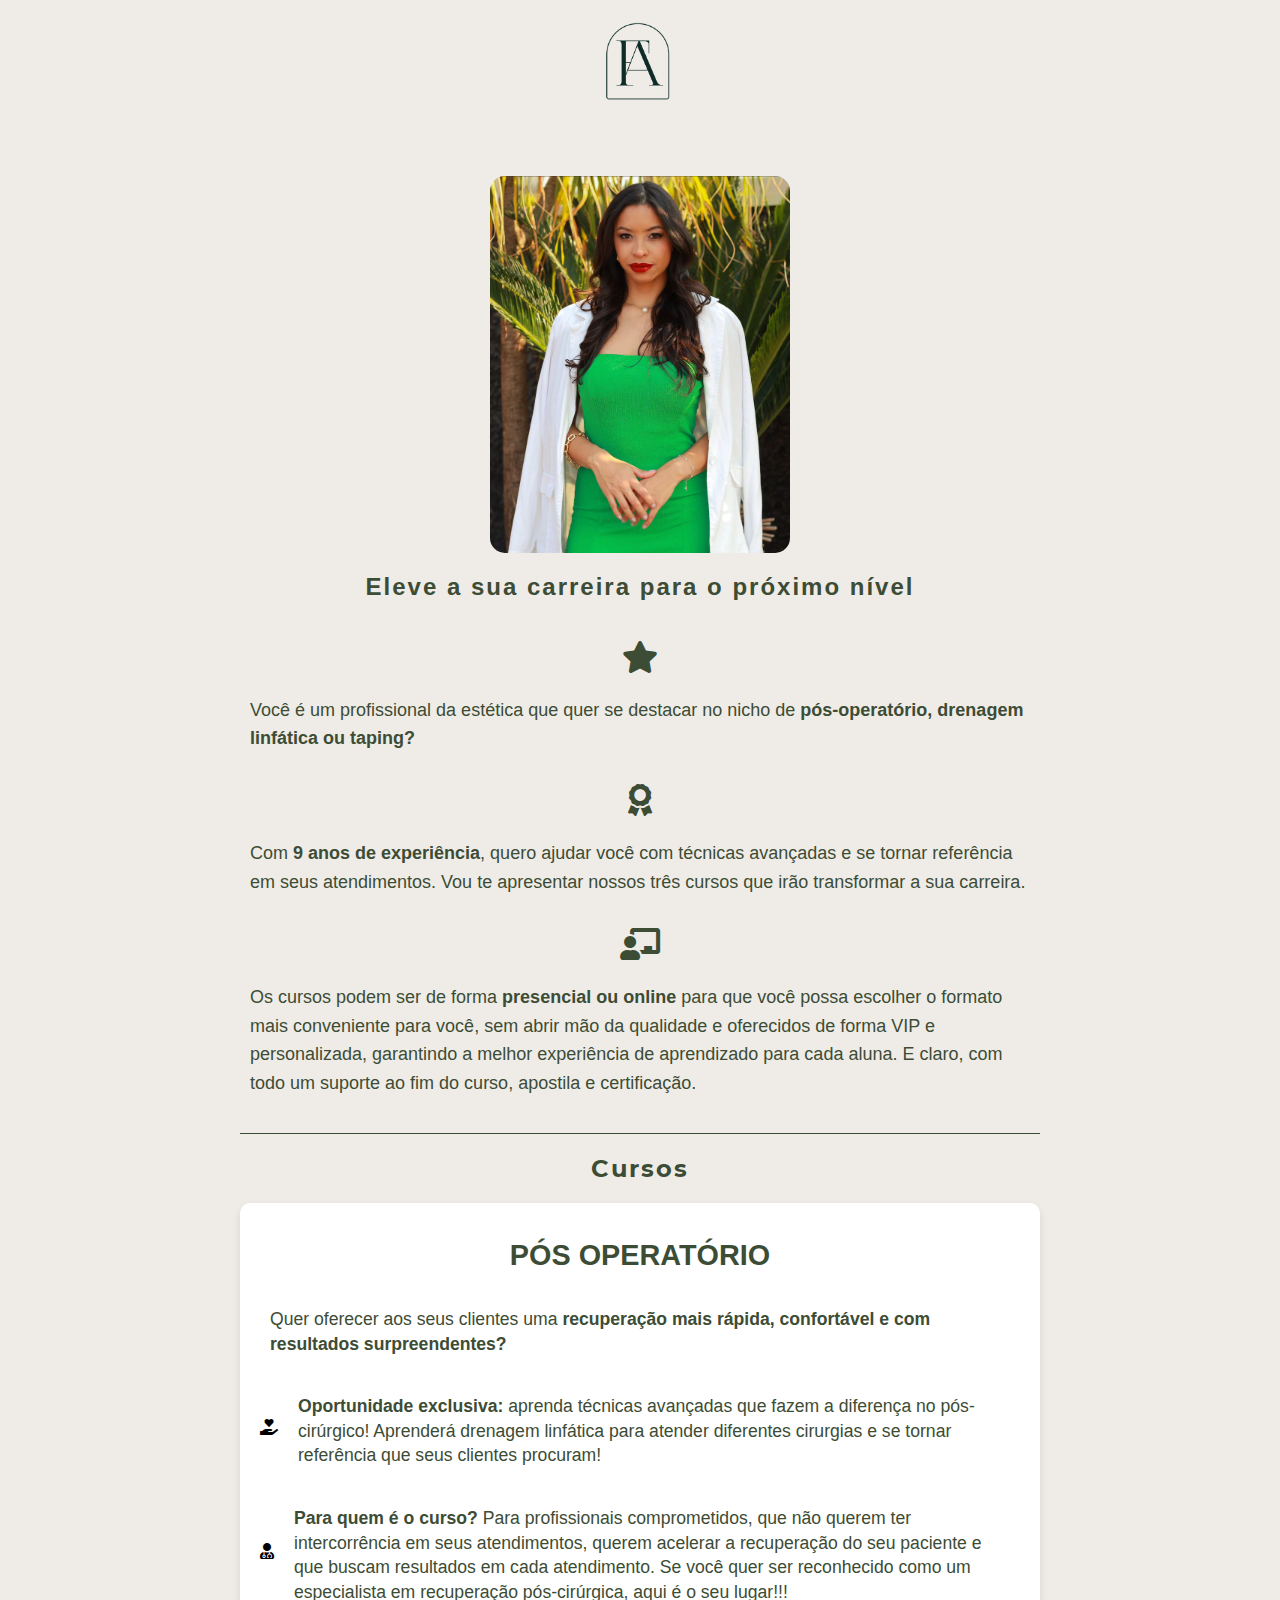
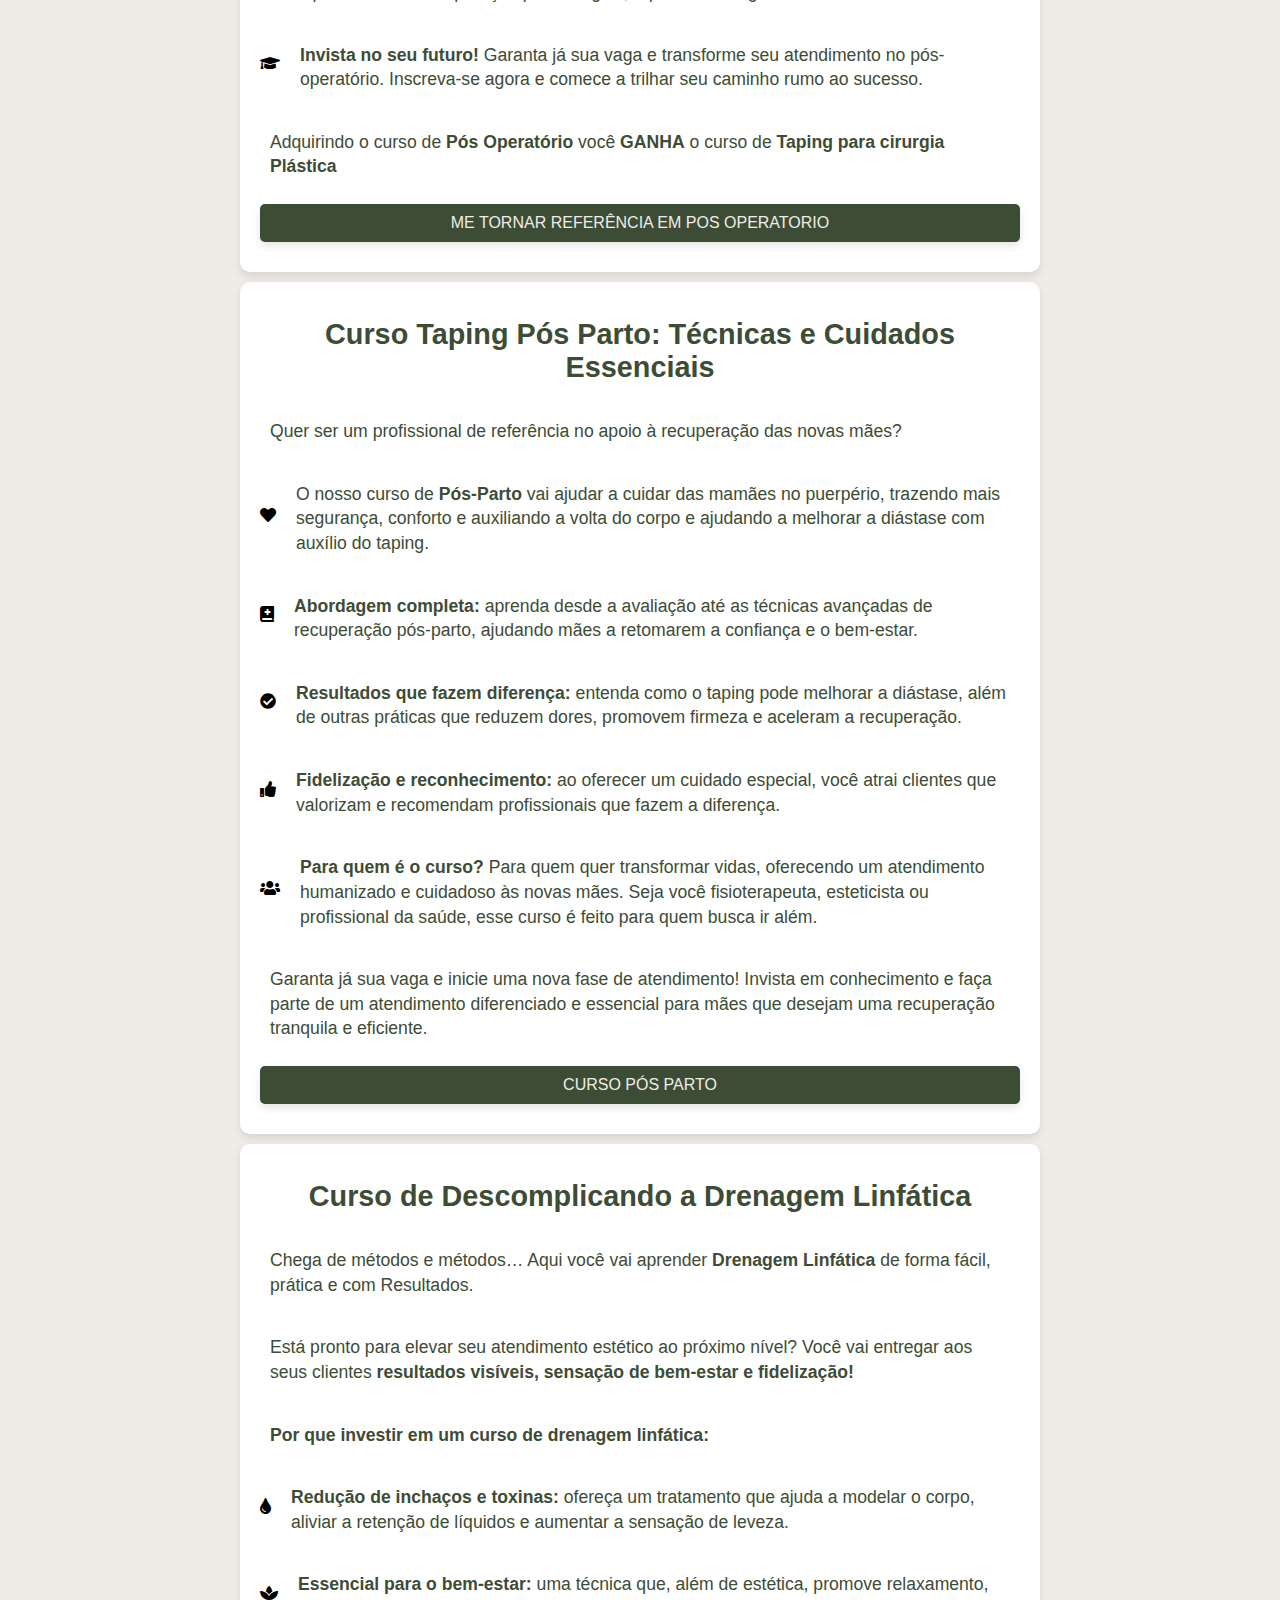
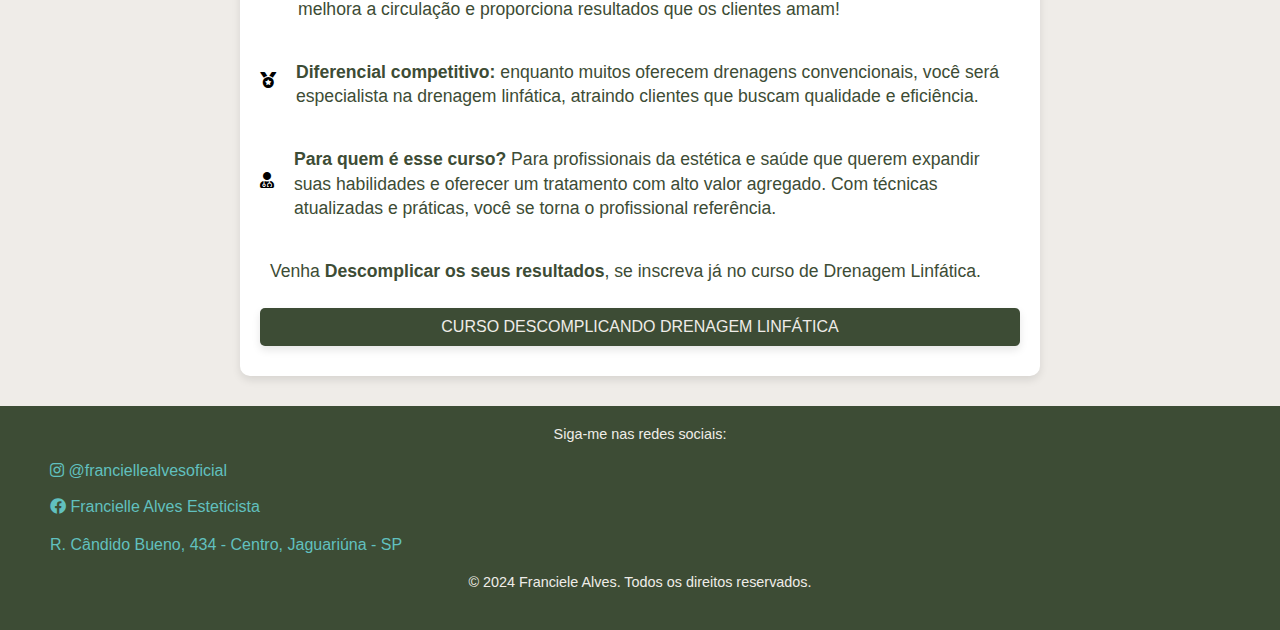
==== curso.html @ 5ae26505 "Add files via upload" ====
<!DOCTYPE html>
<html lang="pt-br">
<head>
    <meta charset="UTF-8">
    <meta name="viewport" content="width=device-width, initial-scale=1.0">
    <title>Conteúdo do Curso</title>
    <link rel="stylesheet" href="css/style.css">
<link rel="stylesheet" href="https://cdnjs.cloudflare.com/ajax/libs/font-awesome/5.15.4/css/all.min.css">
<link href="https://fonts.googleapis.com/css2?family=Montserrat+Alternates:wght@400;700&display=swap" rel="stylesheet">
</head>
<body>
    <header role="banner">
        <a href="index.html">
            <img src="assets/icon/logo.png" alt="Logo Francielle Alves" class="logo">
        </a>
    </header>
    <main>

        <section class="course-section">
            <div class="course-header">
                <img src="assets/curso.png" alt="Foto de Franciele Alves" class="profile-image">
                <h2 class="career-title">Eleve a sua carreira para o próximo nível</h2>
            </div>
            <div class="course-content">
                <div class="icon-container">
                    <i class="fas fa-star icon-center icon-large"></i>
                </div>
                <p class="description" style="text-align: left;">
                    Você é um profissional da estética que quer se destacar no nicho de <strong>pós-operatório, drenagem linfática ou taping?</strong>
                </p>
                <div class="icon-container">
                    <i class="fas fa-award icon-center icon-large"></i>
                </div>
                <p class="description" style="text-align: left;">
                    Com <strong>9 anos de experiência</strong>, quero ajudar você com técnicas avançadas e se tornar referência em seus atendimentos. Vou te apresentar nossos três cursos que irão transformar a sua carreira.
                </p>
                <div class="icon-container">
                    <i class="fas fa-chalkboard-teacher icon-center icon-large"></i>
                </div>
                <p class="description" style="text-align: left;">
                    Os cursos podem ser de forma <strong>presencial ou online</strong> para que você possa escolher o formato mais conveniente para você, sem abrir mão da qualidade e oferecidos de forma VIP e personalizada, garantindo a melhor experiência de aprendizado para cada aluna. E claro, com todo um suporte ao fim do curso, apostila e certificação.
                </p>
            </div>
            
            <hr class="section-divider">
            
            <h2 class="courses-title">Cursos</h2>

            <div class="course-item">
                <h3 class="section-title">PÓS OPERATÓRIO</h3>
                <p class="description" style="text-align: left;">
                    Quer oferecer aos seus clientes uma <strong>recuperação mais rápida, confortável e com resultados surpreendentes?</strong>
                </p>
                <div class="icon-text">
                    <i class="fas fa-hand-holding-heart"></i>
                    <p class="description" style="text-align: left;">
                        <strong>Oportunidade exclusiva:</strong> aprenda técnicas avançadas que fazem a diferença no pós-cirúrgico! Aprenderá drenagem linfática para atender diferentes cirurgias e se tornar referência que seus clientes procuram!
                    </p>
                </div>

                    <div class="icon-text">
                        <i class="fas fa-user-md"></i>
                        <p class="description" style="text-align: left;">
                            <strong>Para quem é o curso?</strong> Para profissionais comprometidos, que não querem ter intercorrência em seus atendimentos, querem acelerar a recuperação do seu paciente e que buscam resultados em cada atendimento. Se você quer ser reconhecido como um especialista em recuperação pós-cirúrgica, aqui é o seu lugar!!!
                        </p>
                    </div>

                    <div class="icon-text">
                        <i class="fas fa-graduation-cap"></i>
                        <p class="description" style="text-align: left;">
                            <strong>Invista no seu futuro!</strong> Garanta já sua vaga e transforme seu atendimento no pós-operatório. Inscreva-se agora e comece a trilhar seu caminho rumo ao sucesso.
                        </p>
                    </div>
                <p class="description" style="text-align: left;">
                    Adquirindo o curso de <strong>Pós Operatório</strong> você <strong>GANHA</strong> o curso de <strong>Taping para cirurgia Plástica</strong>
                </p>
                <a href="https://wa.me/5519993772963?text=Gostaria%20de%20agendar%20meu%20curso%20vip%20de%20pos%20operatorio" class="button-agende">ME TORNAR REFERÊNCIA EM POS OPERATORIO</a>
            </div>
            <div class="course-item">
                <h3 class="section-title">Curso Taping Pós Parto: Técnicas e Cuidados Essenciais</h3>
                <p class="description" style="text-align: left;">                                 
                    Quer ser um profissional de referência no apoio à recuperação das novas mães?                                                               
                </p>         
                <div class="icon-text">
                    <i class="fas fa-heart"></i>
                    <p class="description" style="text-align: left;">
                        O nosso curso de <strong>Pós-Parto</strong> vai ajudar a cuidar das mamães no puerpério, trazendo mais segurança, conforto e auxiliando a volta do corpo e ajudando a melhorar a diástase com auxílio do taping.
                    </p>
                </div>
                <div class="icon-text">
                    <i class="fas fa-book-medical"></i>
                    <p class="description" style="text-align: left;">
                        <strong>Abordagem completa:</strong> aprenda desde a avaliação até as técnicas avançadas de recuperação pós-parto, ajudando mães a retomarem a confiança e o bem-estar.
                    </p>
                </div>
                <div class="icon-text">
                    <i class="fas fa-check-circle"></i>
                    <p class="description" style="text-align: left;">
                        <strong>Resultados que fazem diferença:</strong> entenda como o taping pode melhorar a diástase, além de outras práticas que reduzem dores, promovem firmeza e aceleram a recuperação.
                    </p>
                </div>
                <div class="icon-text">
                    <i class="fas fa-thumbs-up"></i>
                    <p class="description" style="text-align: left;">
                        <strong>Fidelização e reconhecimento:</strong> ao oferecer um cuidado especial, você atrai clientes que valorizam e recomendam profissionais que fazem a diferença.
                    </p>
                </div>
                <div class="icon-text">
                    <i class="fas fa-users"></i>
                    <p class="description" style="text-align: left;">
                        <strong>Para quem é o curso?</strong> Para quem quer transformar vidas, oferecendo um atendimento humanizado e cuidadoso às novas mães. Seja você fisioterapeuta, esteticista ou profissional da saúde, esse curso é feito para quem busca ir além.
                    </p>
                </div>
                <div class="icon-text">

                    <p class="description" style="text-align: left;">
                        Garanta já sua vaga e inicie uma nova fase de atendimento! Invista em conhecimento e faça parte de um atendimento diferenciado e essencial para mães que desejam uma recuperação tranquila e eficiente.
                    </p>
                </div>
                <a href="https://wa.me/5519993772963?text=Ol%C3%A1%2C%20gostaria%20de%20agendar%20meu%20tratamento%20pos%20parto" class="button-agende">CURSO PÓS PARTO</a>
            </div>
            <div class="course-item">
                <h3 class="section-title">Curso de Descomplicando a Drenagem Linfática</h3>
                <p class="description" style="text-align: left;">
                    Chega de métodos e métodos… Aqui você vai aprender <strong>Drenagem Linfática</strong> de forma fácil, prática e com Resultados.
                </p>
                <p class="description" style="text-align: left;">
                    </i> Está pronto para elevar seu atendimento estético ao próximo nível? Você vai entregar aos seus clientes <strong>resultados visíveis, sensação de bem-estar e fidelização!</strong>
                </p>
                <div class="icon-text">
                    <p class="description" style="text-align: left;">
                        <strong>Por que investir em um curso de drenagem linfática:</strong>
                    </p>
                </div>
                <div class="icon-text">
                    <i class="fas fa-tint"></i>
                    <p class="description" style="text-align: left;">
                        <strong>Redução de inchaços e toxinas:</strong> ofereça um tratamento que ajuda a modelar o corpo, aliviar a retenção de líquidos e aumentar a sensação de leveza.
                    </p>
                </div>
                <div class="icon-text">
                    <i class="fas fa-spa"></i>
                    <p class="description" style="text-align: left;">
                        <strong>Essencial para o bem-estar:</strong> uma técnica que, além de estética, promove relaxamento, melhora a circulação e proporciona resultados que os clientes amam!
                    </p>
                </div>
                <div class="icon-text">
                    <i class="fas fa-medal"></i>
                    <p class="description" style="text-align: left;">
                        <strong>Diferencial competitivo:</strong> enquanto muitos oferecem drenagens convencionais, você será especialista na drenagem linfática, atraindo clientes que buscam qualidade e eficiência.
                    </p>
                </div>
                <div class="icon-text">
                    <i class="fas fa-user-md"></i>
                    <p class="description" style="text-align: left;">
                        <strong>Para quem é esse curso?</strong> Para profissionais da estética e saúde que querem expandir suas habilidades e oferecer um tratamento com alto valor agregado. Com técnicas atualizadas e práticas, você se torna o profissional referência.
                    </p>
                </div>
                <div class="icon-text">
                    <p class="description" style="text-align: left;">
                        Venha <strong>Descomplicar os seus resultados</strong>, se inscreva já no curso de Drenagem Linfática.
                    </p>
                </div>
                <a href="https://wa.me/5519993772963?text=Ola%20gostaria%20de%20agendar%20curso%20vip%20de%20Drenagem%20Linfática" class="button-agende">CURSO DESCOMPLICANDO DRENAGEM LINFÁTICA</a>
            </div>
        </section>
    </main>
    <footer>
        <p class="footer-text">Siga-me nas redes sociais:</p>
        <div class="footer-social">
            <a href="https://www.instagram.com/franciellealvesoficial/" target="_blank" rel="noopener noreferrer" aria-label="Instagram" class="footer-link">
                <i class="fab fa-instagram"></i> @franciellealvesoficial
            </a><br><br>
            <a href="https://www.facebook.com/franciellealvesesteticista/" target="_blank" rel="noopener noreferrer" aria-label="Facebook" class="footer-link">
                <i class="fab fa-facebook"></i> Francielle Alves Esteticista
            </a>
        </div>
        <div class="map-link">
            <a href="https://www.google.com/maps/place/ESTETICISTA+FRANCIELLE+ALVES/@-22.7087318,-46.990675,20.21z/data=!4m12!1m5!3m4!2zMjLCsDQyJzMwLjMiUyA0NsKwNTknMjQuNyJX!8m2!3d-22.708412!4d-46.990205!3m5!1s0x94c8e9734579839d:0xf29682c37fe475eb!8m2!3d-22.7086177!4d-46.9901234!16s%2Fg%2F11sqf197l7?entry=ttu&g_ep=EgoyMDI0MTAwOS4wIKXMDSoASAFQAw%3D%3D" target="_blank" rel="noopener noreferrer" aria-label="R. Cândido Bueno, 434 - Centro, Jaguariúna - SP" class="footer-link">R. Cândido Bueno, 434 - Centro, Jaguariúna - SP</a>
        </div>
        <p class="footer-text">&copy; 2024 Franciele Alves. Todos os direitos reservados.</p>
    </footer>
</body>
</html>
---- css/style.css ----
/* Estilos gerais */
* {
    box-sizing: border-box;
    margin: 0;
    padding: 0;
}

.course-title {
    font-family: 'Montserrat Alternates', sans-serif; /* Define a fonte como Montserrat Alternates */
    color: #3D4C35; /* Define a cor do texto */
    font-size: 2em; /* Ajuste o tamanho da fonte conforme necessário */
    margin-top: 20px; /* Adiciona uma margem no topo */
    text-align: center; /* Centraliza o texto */
    text-transform: uppercase; /* Transforma o texto para maiúsculas */
    letter-spacing: 2px; /* Adiciona espaçamento entre as letras */
    margin-bottom: 20px; /* Adiciona uma margem na parte inferior */
}

.courses-title {
    font-family: 'Montserrat Alternates', sans-serif; /* Define a fonte como Montserrat Alternates */
    color: #3D4C35; /* Define a cor do texto */
    font-size: 1.5em; /* Ajuste o tamanho da fonte conforme necessário */

    text-align: center; /* Centraliza o texto */
    letter-spacing: 2px; /* Adiciona espaçamento entre as letras */
    margin-bottom: 20px; /* Adiciona uma margem na parte inferior */
}

.career-title {
    font-family: 'Roboto', sans-serif; /* Define a fonte como Roboto */
    color: #3D4C35; /* Define a cor do texto */
    font-size: 1.5em; /* Ajuste o tamanho da fonte conforme necessário */
    margin-top: 20px; /* Adiciona uma margem no topo */
    margin-bottom: 40px; /* Adiciona uma margem na parte inferior */
    text-align: center; /* Centraliza o texto */
    letter-spacing: 2px; /* Adiciona espaçamento entre as letras */
}

.section-divider {
    border: 0;
    height: 1px;
    background: #3D4C35; /* Cor da linha */
    margin: 20px 0; /* Espaçamento acima e abaixo da linha */
}


/* Antes e Depois */

.description {
    padding: 15px;
    font-size: 1em;
    color: #333;
}

body {
    font-family: 'Roboto', sans-serif; /* Fonte para textos de descrição */
    background-color: #EFECE8;
    text-align: center;
    margin: 0;
    padding: 0;
    display: flex;
    flex-direction: column;
    min-height: 100vh;
    justify-content: flex-start; /* Garante que o conteúdo comece do topo */
}


header {
    padding: 20px;
    background-color: #EFECE8;
    color: #3D4C35;
    text-align: center;
}

main {
    flex: 1;
    padding: 20px;
}


.logo {
    width: 80px;
    height: auto;
}

.section-title {
    font-family: 'Roboto', sans-serif; /* Define a fonte como Montserrat Alternates */
    color: #3D4C35; /* Define a cor do texto */
    font-size: 1.5em; /* Ajuste o tamanho da fonte conforme necessário */
    margin-top: 16px; /* Adiciona uma pequena margem no topo */
    text-align: center; /* Centraliza o texto */
}

.highlight-title {
    font-family: 'Montserrat Alternates', sans-serif; /* Define a fonte como Montserrat Alternates */
    color: #3D4C35; /* Define a cor do texto */
    font-size: 1.5em; /* Ajuste o tamanho da fonte conforme necessário */
    margin-top: 16px; /* Adiciona uma pequena margem no topo */
    text-align: center; /* Centraliza o texto */
}

/* Seções */
.profile-section {
    padding: 0 20px;
}

.product-section {
    background-color: #dad4c6;
    border-radius: 25px;
    padding: 20px; /* Adiciona padding interno */
    box-shadow: 0 4px 8px rgba(0, 0, 0, 0.1); /* Adiciona sombra */
    max-width: 800px; /* Define a largura máxima */
    margin: 20px auto; /* Centraliza a seção */
    text-align: left;
}

.produto-destaque {
    font-family: 'Poppins', sans-serif; /* Define a fonte como Poppins */
    color: #3D4C35; /* Define a cor do texto */
    font-size: 1.5em; /* Ajuste o tamanho da fonte conforme necessário */
    margin-top: 10px; /* Adicione uma margem superior se desejar */
}

.product-description {
    color: #3D4C35; /* Define a cor do texto */
    display: flex;
    flex-direction: column;
}

.product-content {
    display: flex;
    flex-direction: column;
    align-items: center;
    text-align: left;
}

@media (min-width: 768px) {
    .product-content {
        flex-direction: row;
        align-items: flex-start;
    }

    .product-description {
        margin-left: 20px;
        align-self: flex-start; /* Ensure the text aligns with the top of the image */
    }
}

.product-image {
    width: 300px; /* Define a largura da imagem */
    height: 300px; /* Define a altura da imagem */
    border-radius: 15px; /* Adiciona borda arredondada */
    object-fit: cover; /* Garante que a imagem se ajuste ao contêiner */
    margin-top: 8px;
    margin-bottom: 8px;
}

.profile-name {
    font-family: 'Montserrat Alternates', sans-serif; /* Define a fonte como Montserrat Alternates */
    color: #3D4C35; /* Define a cor do texto */
    font-size: 2.5em; /* Ajuste o tamanho da fonte conforme necessário */
}

.profile-image {
    width: 100%; /* Define a largura da imagem para ocupar até 100% da tela */
    height: auto; /* Ajusta a altura automaticamente */
    border-radius: 15px; /* Adiciona borda arredondada */
    object-fit: cover; /* Garante que a imagem se ajuste ao contêiner */
    margin-top: 24px;
    max-width: 300px; /* Define a largura máxima da imagem */
    display: block; /* Garante que a imagem seja tratada como um bloco */
    margin-left: auto; /* Centraliza horizontalmente */
    margin-right: auto; /* Centraliza horizontalmente */
}

@media (min-width: 768px) {
    .course-header .profile-image {
        margin-left: auto;
        margin-right: auto;
    }
}

.result-title {
    color: #3D4C35; /* Nova cor do título */
    font-family: 'Roboto', sans-serif; /* Define a fonte como Roboto */
}

/* Perfis */
.profile-content {
    max-width: 800px;
    margin: 20px auto;
    display: flex;
    flex-direction: column;
    align-items: center;
    text-align: left;
}

@media (min-width: 768px) {
    .profile-content {
        flex-direction: row;
        align-items: flex-start;
        justify-content: space-between;
    }

    .profile-text {
        flex: 1;
        margin-right: 20px;
    }

    .profile-image {
        flex: 1;
        max-width: 300px;
        margin-right: 20px; /* Espaço entre a imagem e o texto */
    }
}

.description {
    white-space: normal; /* Permite quebras de linha */
    overflow: hidden; /* Impede o estouro do card */
    text-overflow: ellipsis; /* Adiciona reticências se o texto for muito longo */
    color: #3D4C35; /* Define a cor do texto */
    margin-top: 8px;
    margin-bottom: 16px;
    font-size: 18px;
    text-align: center; /* Centraliza o texto */
    padding-left: 10px; /* Diminui a margem lateral esquerda */
    padding-right: 10px; /* Diminui a margem lateral direita */
}

.welcome-text {
    white-space: normal; /* Permite quebras de linha */
    overflow: hidden; /* Impede o estouro do card */
    text-overflow: ellipsis; /* Adiciona reticências se o texto for muito longo */
    color: #3D4C35; /* Define a cor do texto */
    margin-top: 8px;
    margin-bottom: 0px;
    font-size: 18px;
    text-align: center; /* Centraliza o texto */
    padding-left: 0px; /* Diminui ainda mais a margem lateral esquerda */
    padding-right: 0px; /* Diminui ainda mais a margem lateral direita */
}

.icon-text {
    display: flex;
    align-items: center;
}

.icon-text i {
    margin-right: 10px; /* Espaço entre o ícone e o texto */
    font-size: 1em; /* Aumenta o tamanho do ícone */
}

.fas.fa-star {
    color: #3D4C35;
    font-size: 2em;
    display: block;
    margin: 0 auto;
    text-align: center;
}

.fas.fa-award {
    color: #3D4C35;
    font-size: 2em;
    display: block;
    margin: 0 auto;
    text-align: center;
}

.fas.fa-chalkboard-teacher {
    color: #3D4C35;
    font-size: 2em;
    display: block;
    margin: 0 auto;
    text-align: center;
}

/* Botões */
.buttons {
    display: flex;
    flex-direction: column;
    align-items: center;
    padding: 20px 0;
}

@media (min-width: 768px) {
    .buttons {
        flex-direction: row;
        justify-content: center;
    }

    .button, .button-agende, .button-curso {
        margin: 10px;
    }

    .button + .button {
        margin-left: 20px; /* Espaço entre os botões */
    }
}

.button, .button-agende, .button-pedido, .button.curso {
    font-family: 'Poppins', sans-serif; /* Define a fonte como Poppins */
    padding: 15px;
    width: 350px;
    background-color: #3D4C35;
    color: #EFECE8;
    border-radius: 8px;
    margin: 10px 0;
    text-decoration: none;
    font-size: 18px;
    transition: background-color 0.3s ease, transform 0.3s ease;
    box-shadow: 0 4px 8px rgba(0, 0, 0, 0.1);
}

.button:hover, .button-agende:hover {
    background-color: #2b3824; /* Cor de fundo ao passar o mouse */
    transform: scale(1.05); /* Efeito de ampliar ao passar o mouse */
}

.button-pedido {
    padding: 15px;
    width: 100%; /* Faz o botão ocupar a largura total do card */
    background: linear-gradient(45deg, #d7bc7a, #c1a56a); /* Degradê dourado */
    color: #3d4c35;
    border-radius: 8px;
    margin-top: 20px; /* Margem para separar do conteúdo acima */
    margin-bottom: 10px; /* Adiciona margem inferior */
    text-decoration: none;
    font-size: 18px;
    font-family: 'Poppins', sans-serif; /* Define a fonte como Poppins */
    transition: background-color 0.3s ease, transform 0.3s ease;
    box-shadow: 0 4px 8px rgba(0, 0, 0, 0.1);
    text-align: center;
}

.button-pedido:hover {
    background: linear-gradient(45deg, #c1a56a, #d7bc7a); /* Inverte o degradê ao passar o mouse */
    transform: scale(1.05); /* Efeito de ampliar ao passar o mouse */
}

/* Resultados */
.results-section {
    padding: 20px 0; /* Apenas padding superior e inferior */
}

.results-grid {
    display: flex;
    flex-direction: column; /* Exibe os cards em coluna */
    align-items: center; /* Centraliza os cards */
    gap: 20px; /* Espaço entre os cards */
    padding: 10px; /* Adiciona padding interno */
    margin: 0; /* Remove margens padrão */
    width: 100%; /* Garante que ocupe toda a largura da tela */
}

@media (min-width: 600px) {
    .results-grid {
        flex-direction: row; /* Exibe os cards em linha */
        flex-wrap: wrap; /* Permite que os cards se empilhem conforme necessário */
        justify-content: center; /* Centraliza os cards */
    }
}

.result-item {
    background: linear-gradient(45deg, #EFECE8, #dad4c6);
    padding: 10px;
    border-radius: 10px;
    box-shadow: 0 2px 10px rgba(0, 0, 0, 0.1);
    max-width: 500px; /* Limita a largura máxima do card */
    width: 100%; /* Garante que o card ocupe 90% da largura da tela */
    text-align: center;
}

/* Ajuste de imagens nos resultados */
.result-image {
    max-width: 100%;
    height: auto;
    border-radius: 10px;
    object-fit: cover; /* Mantém a proporção da imagem */
}

/* Feedbacks */

.feedback-title {
    font-family: 'Roboto', sans-serif; /* Define a fonte como Roboto */
    color: #3D4C35; /* Define a cor do texto */
    font-size: 1em; /* Ajuste o tamanho da fonte conforme necessário */
}

.feedback-section {
    padding: 20px 0; /* Apenas padding superior e inferior */
}

.feedback-list {
    display: flex;
    gap: 20px; /* Espaço entre os cards */
    overflow-x: auto; /* Permitir scroll horizontal */
    padding: 10px; /* Adiciona padding lateral */
    margin: 0; /* Remove margens padrão */
    width: 100vw; /* Garante que ocupe toda a largura da tela */
    position: relative;
    left: 50%;
    transform: translateX(-50%); /* Centraliza a lista */
}

.feedback-item {
    background-color: #BDCFAB;
    width: 100%; /* Ocupa todo o espaço disponível */
    max-width: 300px; /* Limita a largura máxima do card */
    border-radius: 10px;
    box-shadow: 0 2px 10px rgba(0, 0, 0, 0.1);
    padding: 20px; /* Espaçamento interno */
    flex-shrink: 0; /* Impede que os cards encolham */
    text-align: left;
    color: #3d4c35;
    overflow: hidden; /* Impede o estouro do card */
    display: flex;
    flex-direction: column;
    justify-content: space-between;
}

/* Ajuste de imagens de feedback */
.feedback-image {
    width: 100%;
    height: auto; /* Mantém a proporção da imagem */
    max-height: 150px; /* Limita a altura da imagem */
}

/* Melhora o texto dos feedbacks */
.feedback-item p {
    white-space: normal; /* Permite quebras de linha */
    overflow: hidden; /* Impede o estouro do card */
    text-overflow: ellipsis; /* Adiciona reticências se o texto for muito longo */
}


.feedback-name {
    font-weight: bold;
    margin-top: 10px;
    color: #3d4c35;
}

.treatment-item-title {
    font-family: 'Roboto', sans-serif; /* Define a fonte como Montserrat Alternates */
    color: #3D4C35; /* Define a cor do texto */
    font-size: 1.2em; /* Ajuste o tamanho da fonte conforme necessário */
    margin-top: 8px;
}

.treatments {
    padding: 0; /* Remove padding */
    background-color: #EFECE8; /* Define a cor de fundo */
    width: 100vw; /* Garante que ocupe toda a largura da tela */
    margin-left: calc(50% - 50vw); /* Centraliza a seção */
    margin-bottom: 0; /* Remove margem inferior */
    border-bottom: none; /* Remove qualquer borda inferior */
    margin-top: 0; /* Remove margem superior */
    padding-bottom: 0; /* Remove padding inferior */
    padding-top: 0; /* Remove padding superior */
}
footer {
    padding: 20px;
    background-color: #3d4c35; /* Define a cor de fundo do rodapé */
    color: #efece8; /* Define a cor do texto como branco */
    text-align: center;
}

.footer-text {
    color: #EFECE8; /* Define a cor do texto */
    margin-bottom: 20px; /* Adiciona mais margem inferior aos parágrafos */
    text-align: center; /* Centraliza o texto */
    font-size: 0.9em; /* Diminui o tamanho da fonte */
}

.footer-link {
    color: #61C0BF;
    text-decoration: none;
    margin: 0 20px;
    padding: 10px;
}

.treatment-grid {
    display: flex;
    flex-wrap: wrap; /* Permite que os cards se empilhem conforme necessário */
    justify-content: center; /* Centraliza os cards */
    gap: 20px; /* Espaço entre os cards */
    padding: 0; /* Remove padding lateral */
    margin: 0 auto; /* Centraliza o contêiner */
    width: 100%; /* Garante que ocupe toda a largura da tela */
    max-width: 1200px; /* Define uma largura máxima para o contêiner */
}

.treatment {
    background-color: #FFFFFF; /* Define a cor de fundo como branco */
    border-radius: 25px;
    padding: 20px; /* Adiciona padding interno */
    box-shadow: 0 4px 8px rgba(0, 0, 0, 0.1); /* Adiciona sombra */
    max-width: 350px; /* Define a largura máxima menor que o card de produto */
    width: calc(100% - 20px); /* Garante que o card ocupe a largura total disponível menos 20px de margem */
    text-align: center;
    display: flex;
    flex-direction: column;
    align-items: center;
    justify-content: space-between; /* Garante que o botão fique na parte inferior */
    margin: 10px; /* Adiciona margem ao redor do card */
}

/* Ajuste de imagens nos tratamentos */
.treatment-image {
    max-width: 100%;
    height: auto;
    object-fit: cover; /* Mantém a proporção da imagem */
    border-radius: 8px;
}

/* Botão de agendamento */
.button-agende {
    padding: 15px;
    width: 100%; /* Faz o botão ocupar a largura total do card */
    background-color: #3D4C35; /* Cor de fundo do botão */
    color: #EFECE8; /* Cor do texto */
    border-radius: 8px;
    margin-top: auto; /* Garante que o botão fique na parte inferior */
    text-decoration: none;
    font-size: 18px;
    font-family: 'Poppins', sans-serif; /* Define a fonte como Poppins */
    transition: background-color 0.3s ease, transform 0.3s ease;
    box-shadow: 0 4px 8px rgba(0, 0, 0, 0.1);
    text-align: center;
}

.button-agende:hover {
    background-color: #2b3824; /* Cor de fundo ao passar o mouse */
    transform: scale(1.05); /* Efeito de ampliar ao passar o mouse */
}

.button-whatsapp:hover {
    background-color: #2b3824; /* Cor de fundo ao passar o mouse */
    transform: scale(1.05); /* Efeito de ampliar ao passar o mouse */
}

/* Rodapé */
footer {
    padding: 20px;
    background-color: #3d4c35; /* Define a cor de fundo do rodapé */
    color: #efece8; /* Define a cor do texto como branco */
}

footer p {
    color: #EFECE8; /* Define a cor do texto */
    margin-bottom: 20px; /* Adiciona mais margem inferior aos parágrafos */
    text-align: center; /* Centraliza o texto */
    font-size: 0.9em; /* Diminui o tamanho da fonte */
}

footer .footer-social, footer .map-link {
    color: #EFECE8; /* Define a cor do texto */
    margin-bottom: 20px; /* Adiciona mais margem inferior */
    text-align: left; /* Alinha o texto à esquerda */
}

footer a {
    color: #61C0BF;
    text-decoration: none;
    margin: 0 20px;
    padding: 10px;
}

/* Responsividade */
@media (max-width: 600px) {
    .feedback-item, .treatment {
        width: 100%; /* Ajusta a largura para 100% */
    }
}
/* FAQ Section */
.faq-section {
    padding: 20px;
    background-color: #EFECE8;
    border-radius: 10px;
    box-shadow: 0 4px 8px rgba(0, 0, 0, 0.1);
    max-width: 800px;
    margin: 20px auto;
    text-align: left;
}

.faq-item {
    margin-bottom: 10px;
}

.faq-question {
    display: flex;
    justify-content: space-between;
    align-items: center;
    cursor: pointer;
    background-color: #3D4C35;
    color: #EFECE8;
    padding: 10px;
    border-radius: 5px;
}

.faq-answer {
    display: none;
    padding: 10px;
    background-color: #dad4c6;
    border-radius: 5px;
    margin-top: 5px;
}

.faq-item.active .faq-answer {
    display: block;
}

.faq-item.active .faq-question {
    background-color: #2b3824;
}

.arrow {
    font-size: 1.2em;
}
.button-curso {
    font-family: 'Poppins', sans-serif; /* Define a fonte como Poppins */
    padding: 15px;
    width: 350px;
    background-color: #3D4C35;
    color: #EFECE8;
    border-radius: 8px;
    margin: 10px 0;
    text-decoration: none;
    font-size: 18px;
    transition: background-color 0.3s ease, transform 0.3s ease;
    box-shadow: 0 4px 8px rgba(0, 0, 0, 0.1);
    text-align: center;
}

.button-curso:hover {
    background-color: #2b3824; /* Cor de fundo ao passar o mouse */
    transform: scale(1.05); /* Efeito de ampliar ao passar o mouse */
}

.intro-section {
    padding: 20px;
    background-color: #EFECE8;
    border-radius: 10px;
    box-shadow: 0 4px 8px rgba(0, 0, 0, 0.1);
    max-width: 800px;
    margin: 20px auto;
    text-align: left;
}

.intro-content {
    color: #3D4C35;
    font-family: 'Roboto', sans-serif;
    background-color: #fff;
    padding: 20px;
    border-radius: 10px;
    box-shadow: 0 4px 8px rgba(0, 0, 0, 0.1);
    max-width: 800px;
    margin: 0 auto;
    text-align: left;
}

.course-section {
    background-color: #EFECE8;
    max-width: 800px;
    margin: 0 auto; /* Remove a margem superior e inferior */
    text-align: left;
    border-radius: 10px; /* Adiciona bordas arredondadas */
}

.course-item {
    background-color: #fff;
    padding: 15px;
    border-radius: 10px;
    box-shadow: 0 4px 8px rgba(0, 0, 0, 0.1);
    margin-bottom: 5px; /* Reduz a margem inferior */
}

.course-item .section-title {
    font-size: 1.5em;
    color: #3D4C35;
    margin-bottom: 10px;
}

.course-item .description {
    font-size: 1em;
    color: #3D4C35;
    margin-bottom: 20px;
}

.course-item .button-agende {
    padding: 15px;
    width: 100%; /* Faz o botão ocupar a largura total do card */
    background-color: #3D4C35; /* Cor de fundo do botão */
    color: #EFECE8; /* Cor do texto */
    border-radius: 8px;
    margin-top: auto; /* Garante que o botão fique na parte inferior */
    text-decoration: none;
    font-size: 18px;
    font-family: 'Poppins', sans-serif; /* Define a fonte como Poppins */
    transition: background-color 0.3s ease, transform 0.3s ease;
    box-shadow: 0 4px 8px rgba(0, 0, 0, 0.1);
    text-align: center;
}

.course-item .button-agende:hover {
    background-color: #2b3824; /* Cor de fundo ao passar o mouse */
    transform: scale(1.05); /* Efeito de ampliar ao passar o mouse */
}
.course-header {
    text-align: center;
    margin-bottom: 20px; /* Reduz o espaçamento inferior */
}

.course-header .section-title {
    font-size: 2em; /* Aumenta o tamanho da fonte */
    color: #3D4C35; /* Define a cor do texto */
    margin-top: 20px; /* Adiciona margem superior */
}

.course-content {
    font-family: 'Roboto', sans-serif;
    color: #3D4C35;
    line-height: 1.6; /* Reduz o espaçamento entre linhas */
    margin-bottom: 20px; /* Reduz o espaçamento inferior */
    font-size: 1em; /* Reduz o tamanho da fonte */
    text-align: left; /* Alinha o texto à esquerda */
}

.course-item {
    background-color: #fff;
    padding: 20px;
    border-radius: 10px;
    box-shadow: 0 4px 8px rgba(0, 0, 0, 0.1);
    margin-bottom: 10px; /* Reduz a margem inferior */
}

.course-item .section-title {
    font-size: 1.8em; /* Aumenta o tamanho da fonte */
    color: #3D4C35;
    margin-bottom: 20px; /* Aumenta o espaçamento inferior */
    text-align: center;
}

.course-item .description {
    font-size: 1.1em; /* Aumenta o tamanho da fonte */
    color: #3D4C35;
    margin-bottom: 0; /* Remove o espaçamento inferior */
    text-align: justify;
    line-height: 1.4; /* Reduz o espaçamento entre linhas */
}

.course-item .button-agende {
    background-color: #3D4C35;
    color: #EFECE8;
    padding: 10px 20px;
    border-radius: 5px;
    text-decoration: none;
    font-size: 1em;
    transition: background-color 0.3s ease;
    display: block;
    width: 100%;
    text-align: center;
    margin-top: 10px;
}

.course-item .button-agende:hover {
    background-color: #2b3824;
}
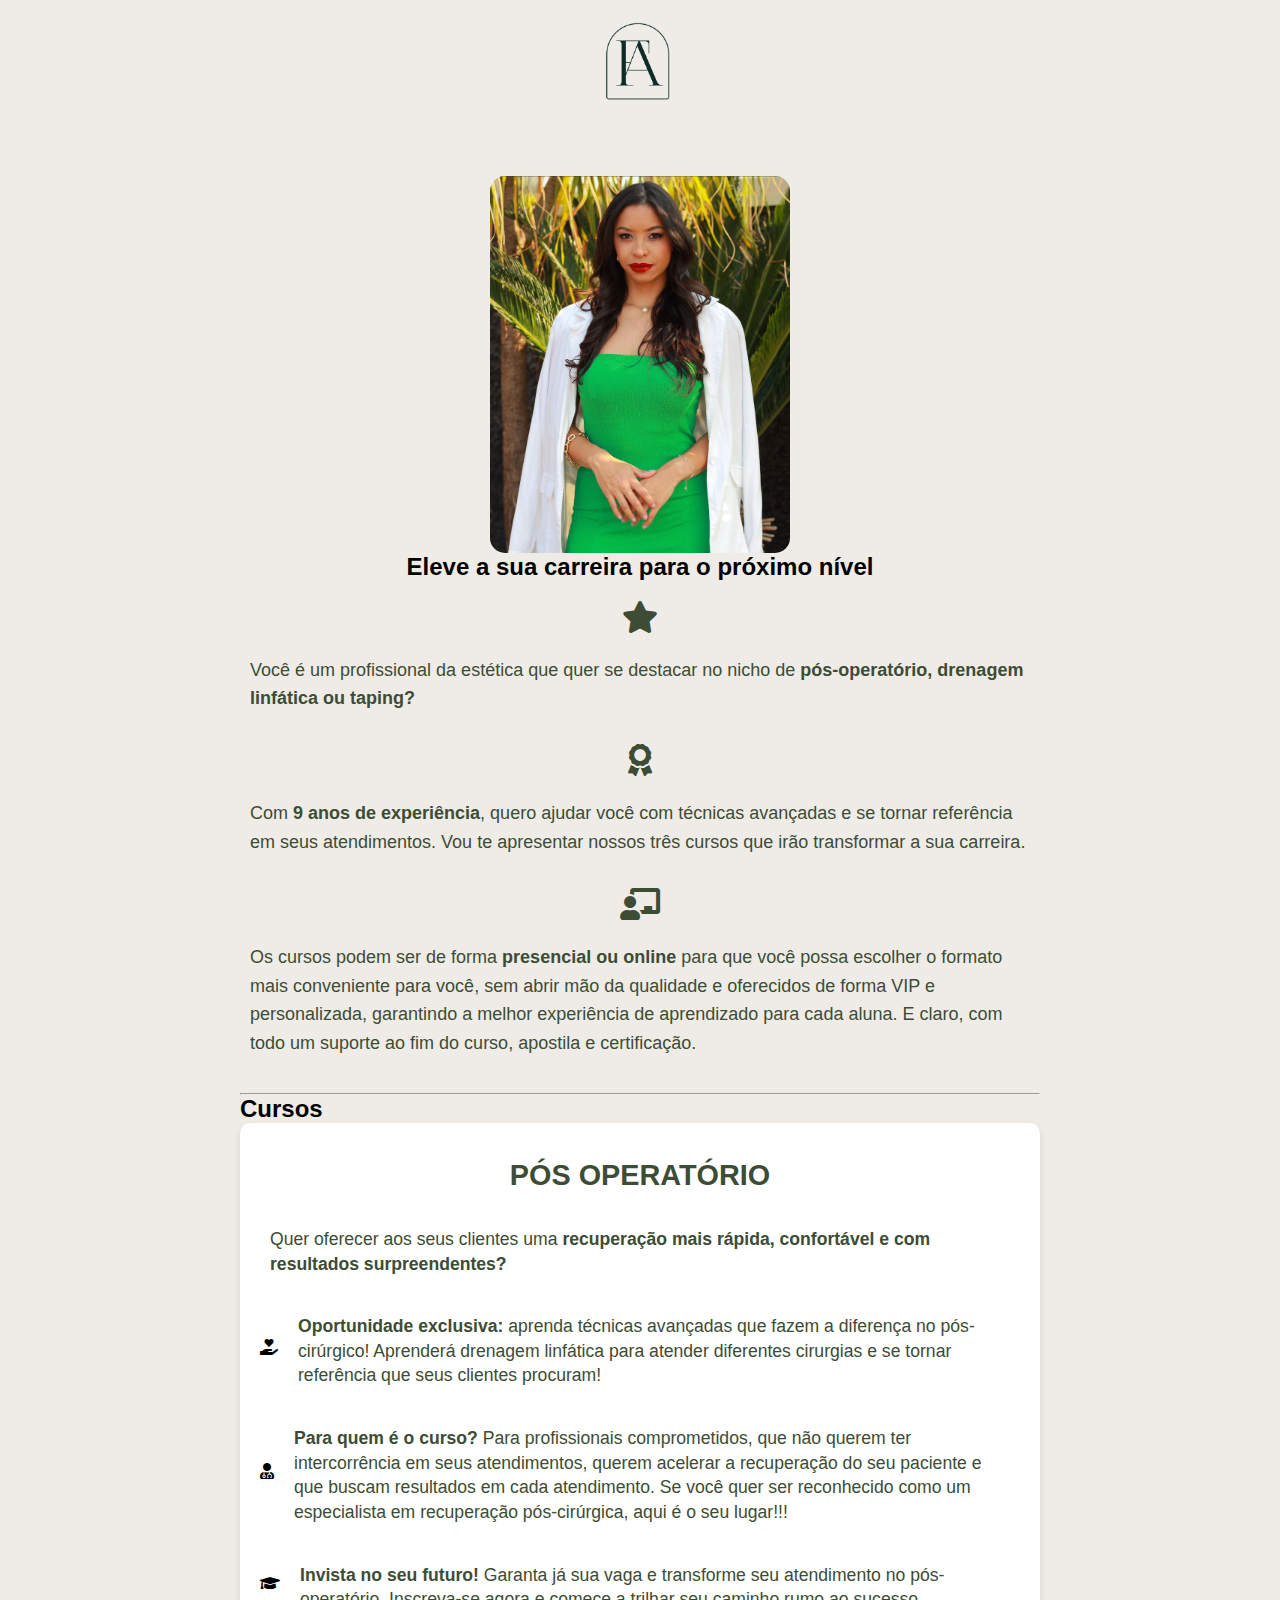
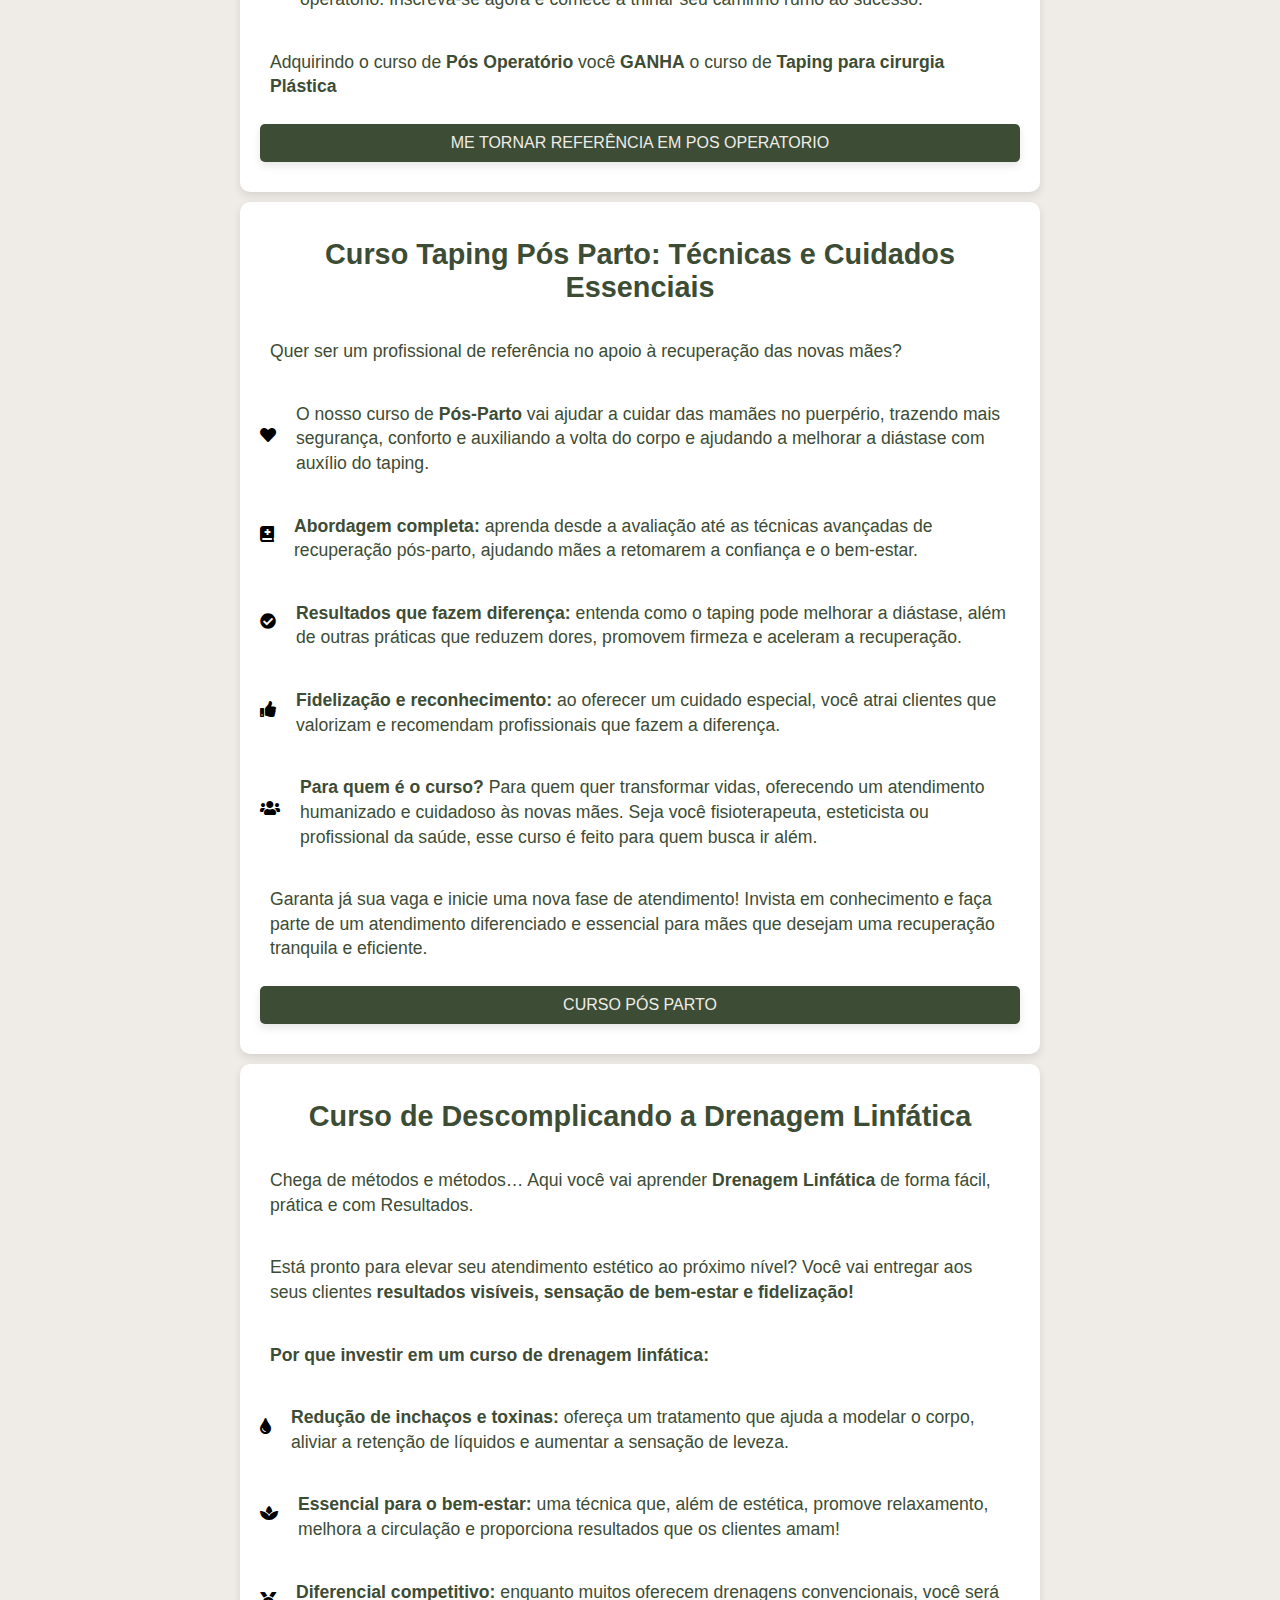
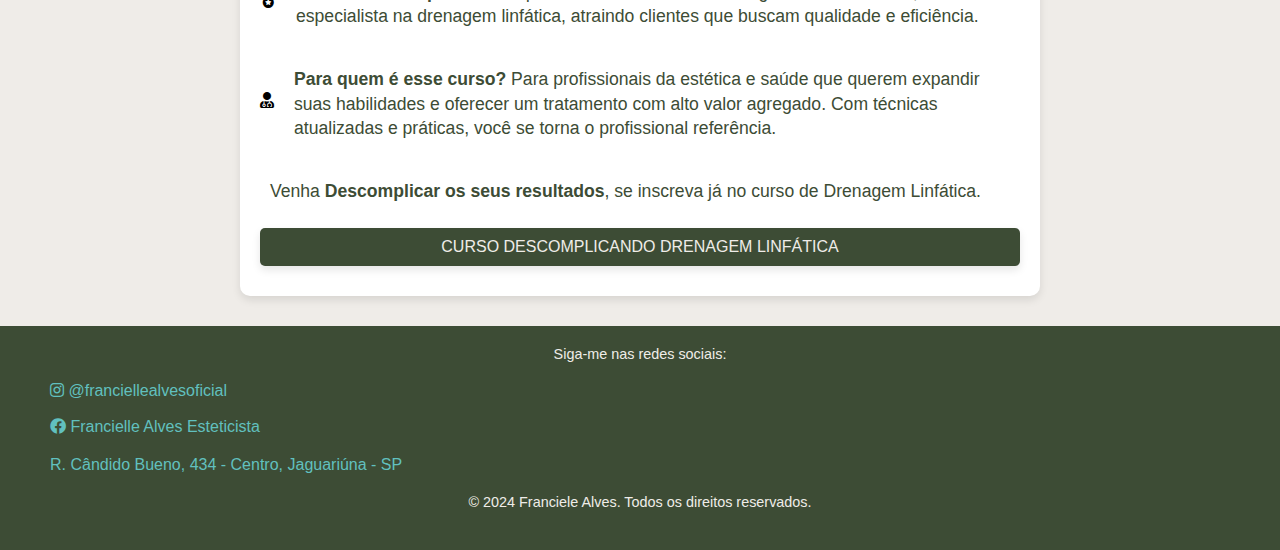
==== commit 6670aab5: "Add files via upload" ====
--- a/curso.html
+++ b/curso.html
@@ -117,7 +117,7 @@
                         Garanta já sua vaga e inicie uma nova fase de atendimento! Invista em conhecimento e faça parte de um atendimento diferenciado e essencial para mães que desejam uma recuperação tranquila e eficiente.
                     </p>
                 </div>
-                <a href="https://wa.me/5519993772963?text=Ol%C3%A1%2C%20gostaria%20de%20agendar%20meu%20tratamento%20pos%20parto" class="button-agende">CURSO PÓS PARTO</a>
+                <a href="https://wa.me/5519993772963?text=Gostaria%20de%20agendar%20meu%20curso%20vip%20de%20pos%20parto" class="button-agende">CURSO PÓS PARTO</a>
             </div>
             <div class="course-item">
                 <h3 class="section-title">Curso de Descomplicando a Drenagem Linfática</h3>
--- a/css/style.css
+++ b/css/style.css
@@ -5,43 +5,6 @@
     padding: 0;
 }
 
-.course-title {
-    font-family: 'Montserrat Alternates', sans-serif; /* Define a fonte como Montserrat Alternates */
-    color: #3D4C35; /* Define a cor do texto */
-    font-size: 2em; /* Ajuste o tamanho da fonte conforme necessário */
-    margin-top: 20px; /* Adiciona uma margem no topo */
-    text-align: center; /* Centraliza o texto */
-    text-transform: uppercase; /* Transforma o texto para maiúsculas */
-    letter-spacing: 2px; /* Adiciona espaçamento entre as letras */
-    margin-bottom: 20px; /* Adiciona uma margem na parte inferior */
-}
-
-.courses-title {
-    font-family: 'Montserrat Alternates', sans-serif; /* Define a fonte como Montserrat Alternates */
-    color: #3D4C35; /* Define a cor do texto */
-    font-size: 1.5em; /* Ajuste o tamanho da fonte conforme necessário */
-
-    text-align: center; /* Centraliza o texto */
-    letter-spacing: 2px; /* Adiciona espaçamento entre as letras */
-    margin-bottom: 20px; /* Adiciona uma margem na parte inferior */
-}
-
-.career-title {
-    font-family: 'Roboto', sans-serif; /* Define a fonte como Roboto */
-    color: #3D4C35; /* Define a cor do texto */
-    font-size: 1.5em; /* Ajuste o tamanho da fonte conforme necessário */
-    margin-top: 20px; /* Adiciona uma margem no topo */
-    margin-bottom: 40px; /* Adiciona uma margem na parte inferior */
-    text-align: center; /* Centraliza o texto */
-    letter-spacing: 2px; /* Adiciona espaçamento entre as letras */
-}
-
-.section-divider {
-    border: 0;
-    height: 1px;
-    background: #3D4C35; /* Cor da linha */
-    margin: 20px 0; /* Espaçamento acima e abaixo da linha */
-}
 
 
 /* Antes e Depois */
@@ -371,11 +334,13 @@
 }
 
 /* Ajuste de imagens nos resultados */
-.result-image {
+.result-image, .treatment-image {
     max-width: 100%;
     height: auto;
     border-radius: 10px;
     object-fit: cover; /* Mantém a proporção da imagem */
+    width: 100%; /* Garante que a imagem ocupe toda a largura do contêiner */
+    max-height: 200px; /* Define uma altura máxima para as imagens */
 }
 
 /* Feedbacks */
@@ -482,7 +447,7 @@
     display: flex;
     flex-wrap: wrap; /* Permite que os cards se empilhem conforme necessário */
     justify-content: center; /* Centraliza os cards */
-    gap: 20px; /* Espaço entre os cards */
+    gap: 10px; /* Reduz o espaço entre os cards */
     padding: 0; /* Remove padding lateral */
     margin: 0 auto; /* Centraliza o contêiner */
     width: 100%; /* Garante que ocupe toda a largura da tela */
@@ -492,21 +457,22 @@
 .treatment {
     background-color: #FFFFFF; /* Define a cor de fundo como branco */
     border-radius: 25px;
-    padding: 20px; /* Adiciona padding interno */
+    padding: 15px; /* Reduz o padding interno */
     box-shadow: 0 4px 8px rgba(0, 0, 0, 0.1); /* Adiciona sombra */
     max-width: 350px; /* Define a largura máxima menor que o card de produto */
-    width: calc(100% - 20px); /* Garante que o card ocupe a largura total disponível menos 20px de margem */
+    width: calc(100% - 10px); /* Garante que o card ocupe a largura total disponível menos 10px de margem */
     text-align: center;
     display: flex;
     flex-direction: column;
     align-items: center;
     justify-content: space-between; /* Garante que o botão fique na parte inferior */
-    margin: 10px; /* Adiciona margem ao redor do card */
+    margin: 5px; /* Reduz a margem ao redor do card */
 }
 
 /* Ajuste de imagens nos tratamentos */
-.treatment-image {
-    max-width: 100%;
+
+.treatment-image, .image-container {
+    width: 100%;
     height: auto;
     object-fit: cover; /* Mantém a proporção da imagem */
     border-radius: 8px;
@@ -765,3 +731,14 @@
 .course-item .button-agende:hover {
     background-color: #2b3824;
 }
+.treatment-images {
+    display: flex;
+    justify-content: space-between;
+    gap: 10px;
+}
+
+.treatment-image {
+    width: 100%;
+    border-radius: 8px;
+    object-fit: cover;
+}
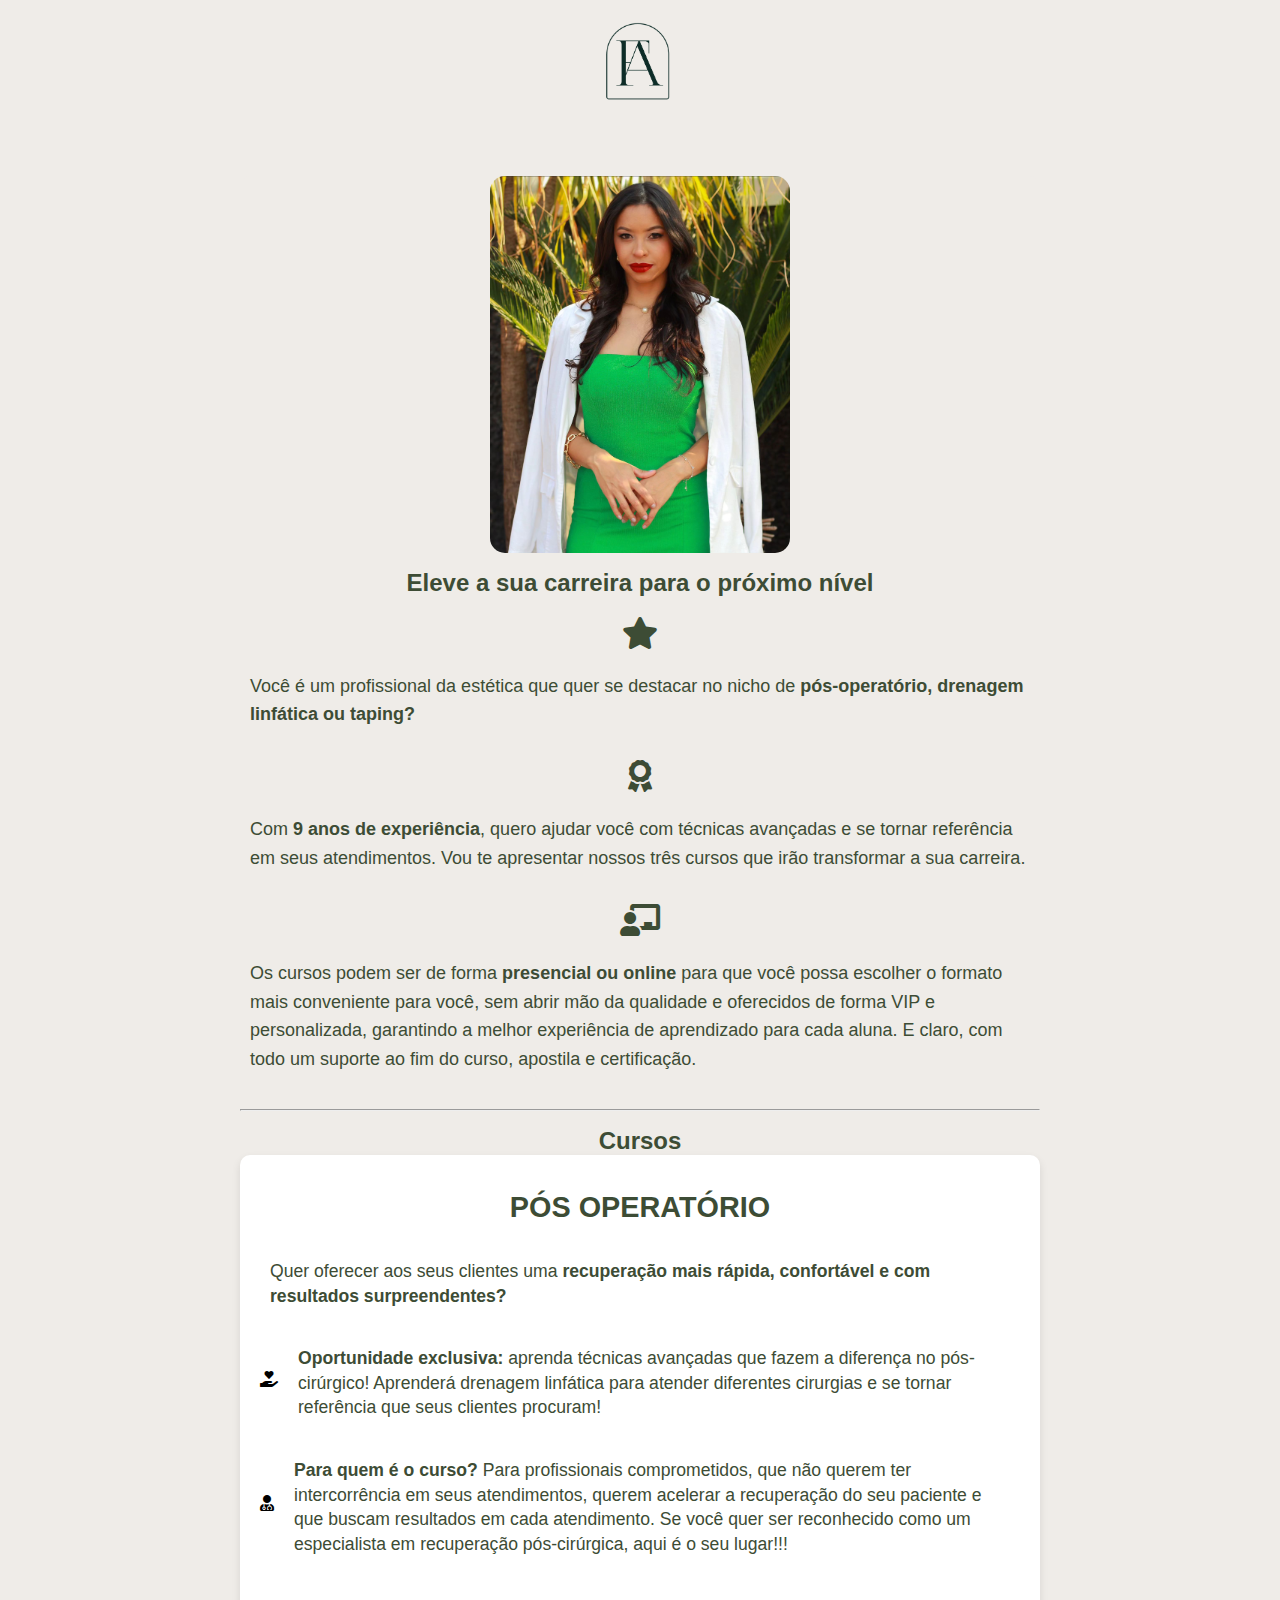
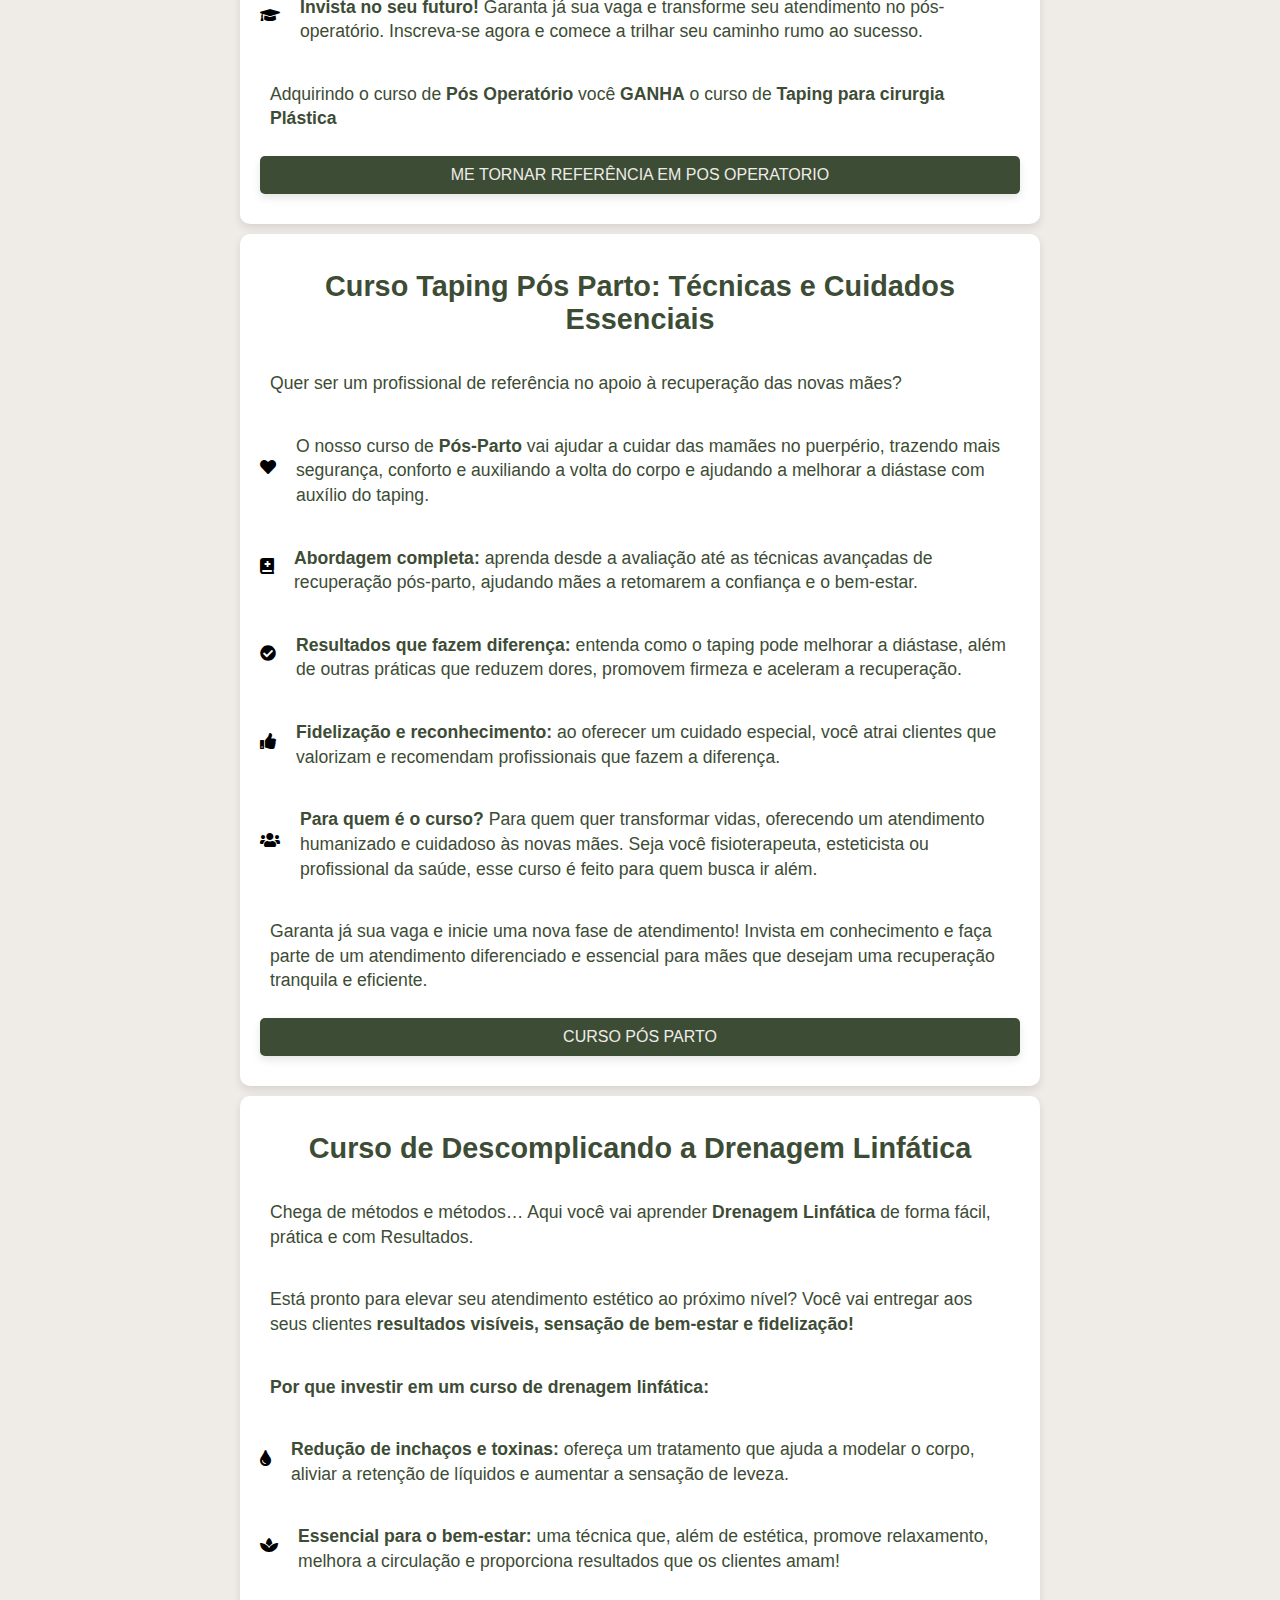
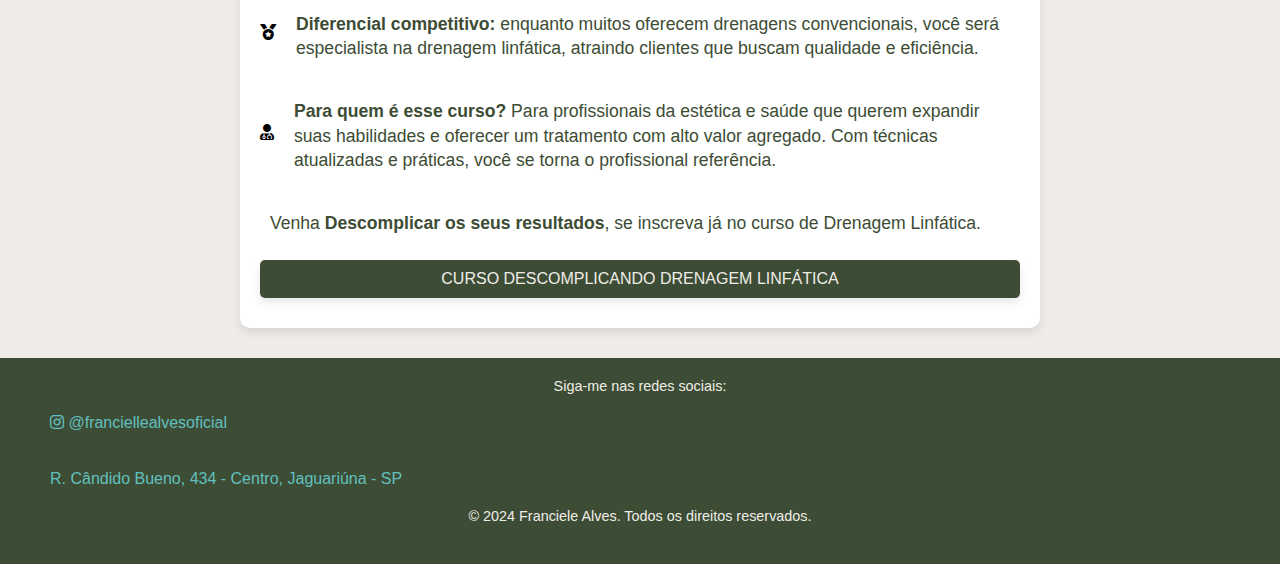
==== commit 6ed9ec09: "Add files via upload" ====
--- a/curso.html
+++ b/curso.html
@@ -171,9 +171,6 @@
             <a href="https://www.instagram.com/franciellealvesoficial/" target="_blank" rel="noopener noreferrer" aria-label="Instagram" class="footer-link">
                 <i class="fab fa-instagram"></i> @franciellealvesoficial
             </a><br><br>
-            <a href="https://www.facebook.com/franciellealvesesteticista/" target="_blank" rel="noopener noreferrer" aria-label="Facebook" class="footer-link">
-                <i class="fab fa-facebook"></i> Francielle Alves Esteticista
-            </a>
         </div>
         <div class="map-link">
             <a href="https://www.google.com/maps/place/ESTETICISTA+FRANCIELLE+ALVES/@-22.7087318,-46.990675,20.21z/data=!4m12!1m5!3m4!2zMjLCsDQyJzMwLjMiUyA0NsKwNTknMjQuNyJX!8m2!3d-22.708412!4d-46.990205!3m5!1s0x94c8e9734579839d:0xf29682c37fe475eb!8m2!3d-22.7086177!4d-46.9901234!16s%2Fg%2F11sqf197l7?entry=ttu&g_ep=EgoyMDI0MTAwOS4wIKXMDSoASAFQAw%3D%3D" target="_blank" rel="noopener noreferrer" aria-label="R. Cândido Bueno, 434 - Centro, Jaguariúna - SP" class="footer-link">R. Cândido Bueno, 434 - Centro, Jaguariúna - SP</a>
--- a/css/style.css
+++ b/css/style.css
@@ -47,6 +47,22 @@
 }
 
 .section-title {
+    font-family: 'Roboto', sans-serif; /* Define a fonte como Montserrat Alternates */
+    color: #3D4C35; /* Define a cor do texto */
+    font-size: 1.5em; /* Ajuste o tamanho da fonte conforme necessário */
+    margin-top: 16px; /* Adiciona uma pequena margem no topo */
+    text-align: center; /* Centraliza o texto */
+}
+
+.courses-title {
+    font-family: 'Roboto', sans-serif; /* Define a fonte como Montserrat Alternates */
+    color: #3D4C35; /* Define a cor do texto */
+    font-size: 1.5em; /* Ajuste o tamanho da fonte conforme necessário */
+    margin-top: 16px; /* Adiciona uma pequena margem no topo */
+    text-align: center; /* Centraliza o texto */
+}
+
+.career-title {
     font-family: 'Roboto', sans-serif; /* Define a fonte como Montserrat Alternates */
     color: #3D4C35; /* Define a cor do texto */
     font-size: 1.5em; /* Ajuste o tamanho da fonte conforme necessário */
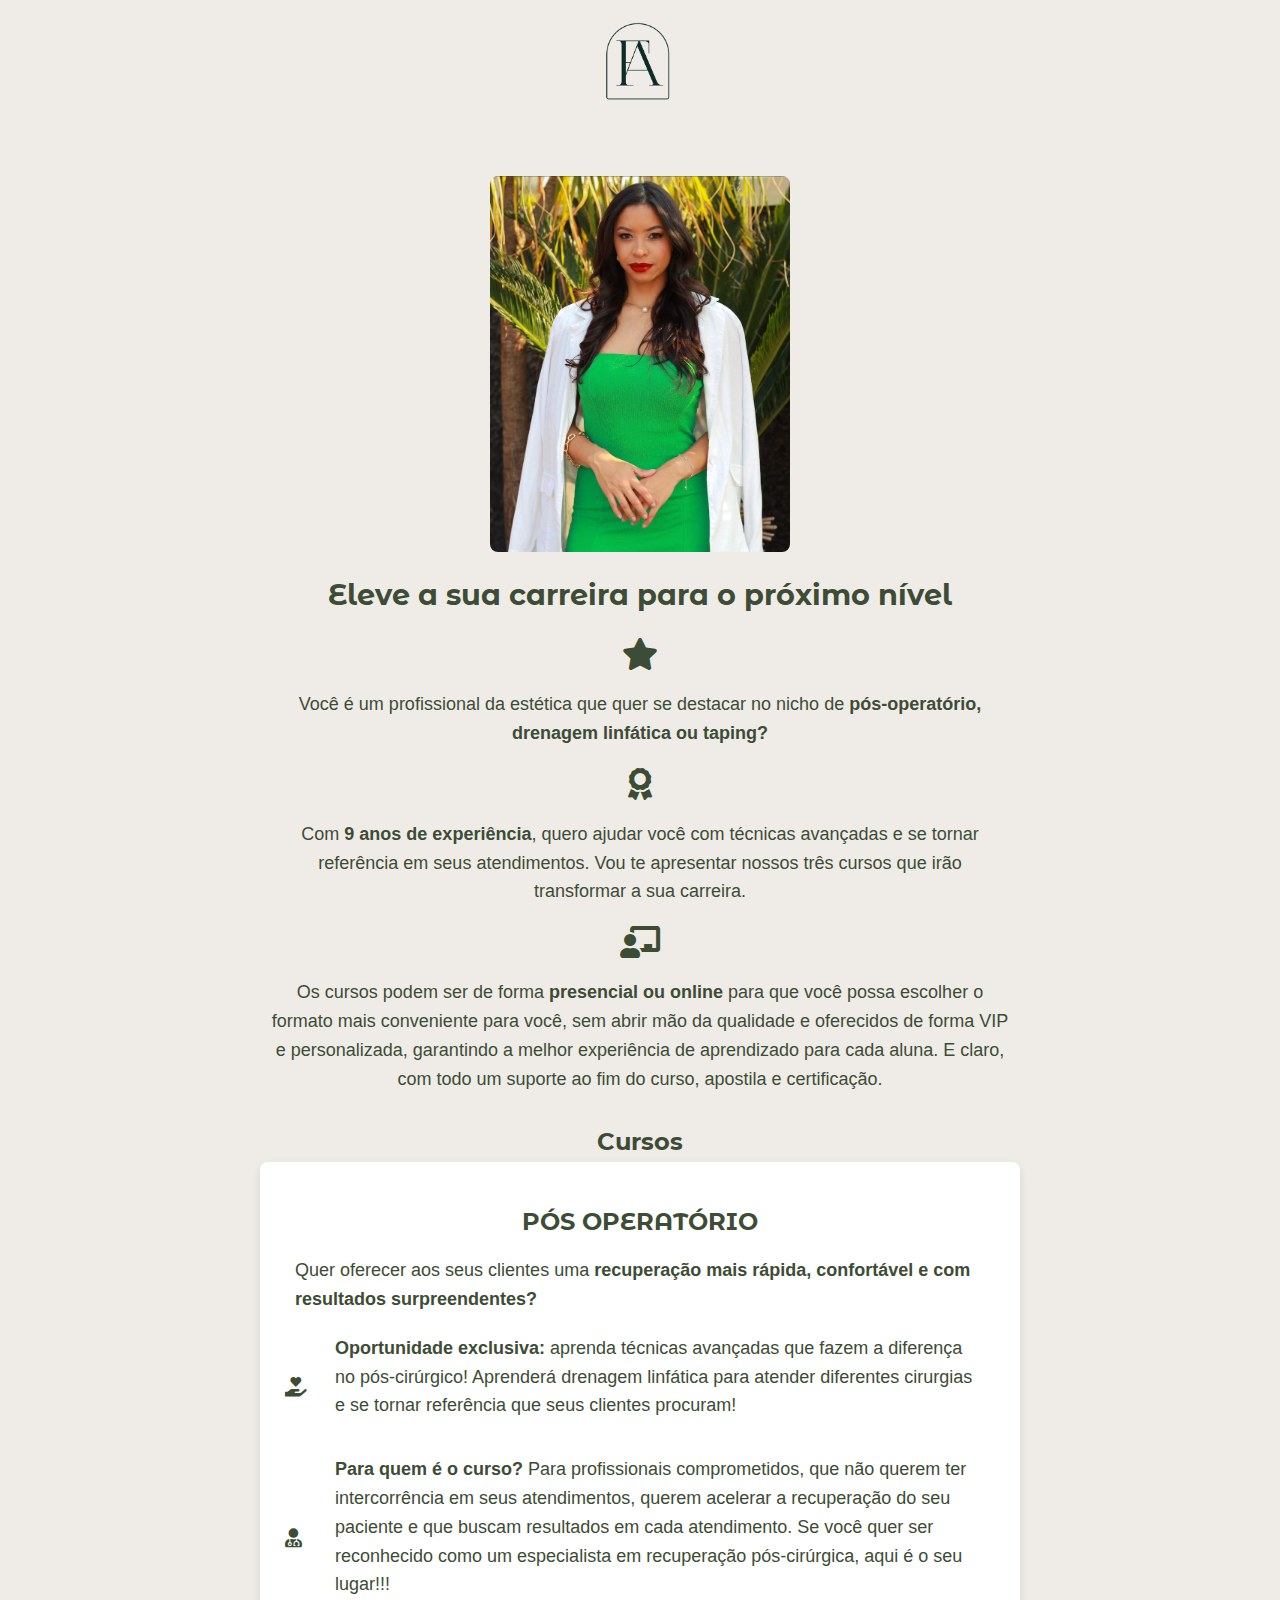
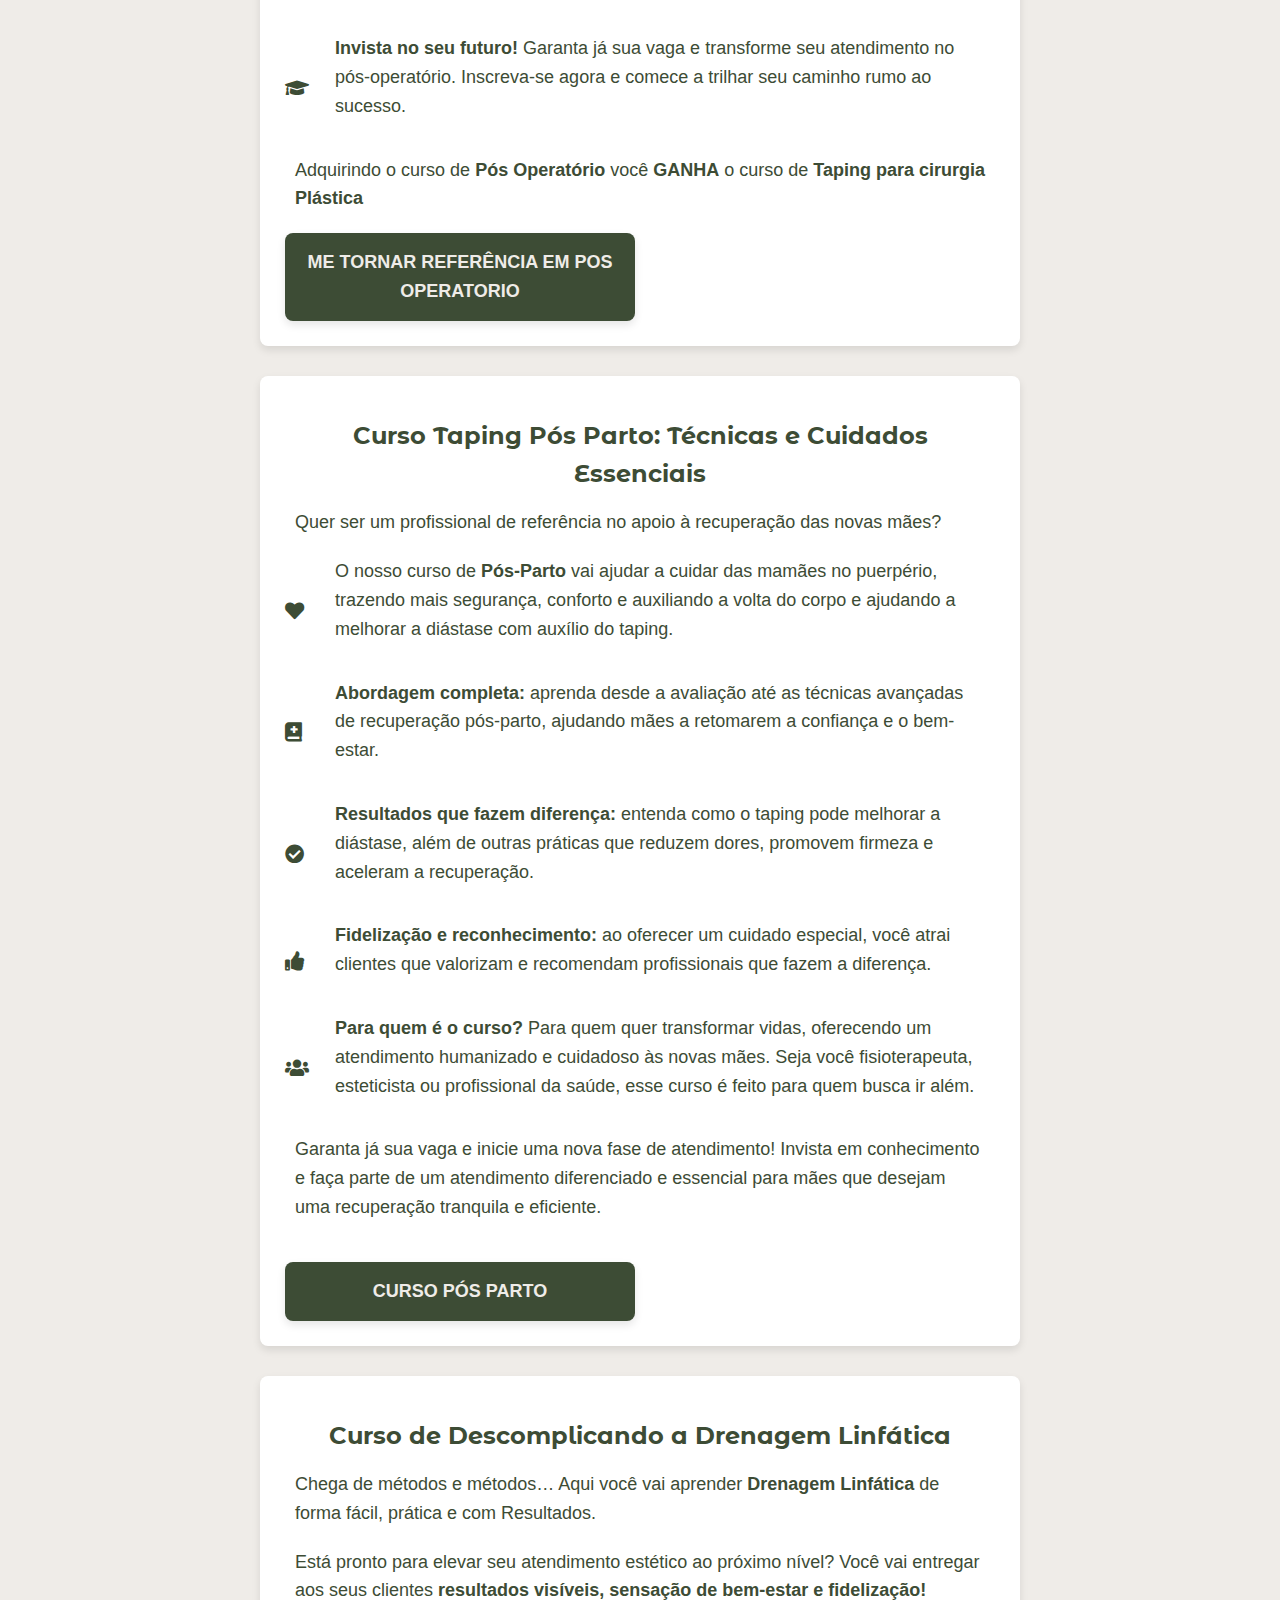
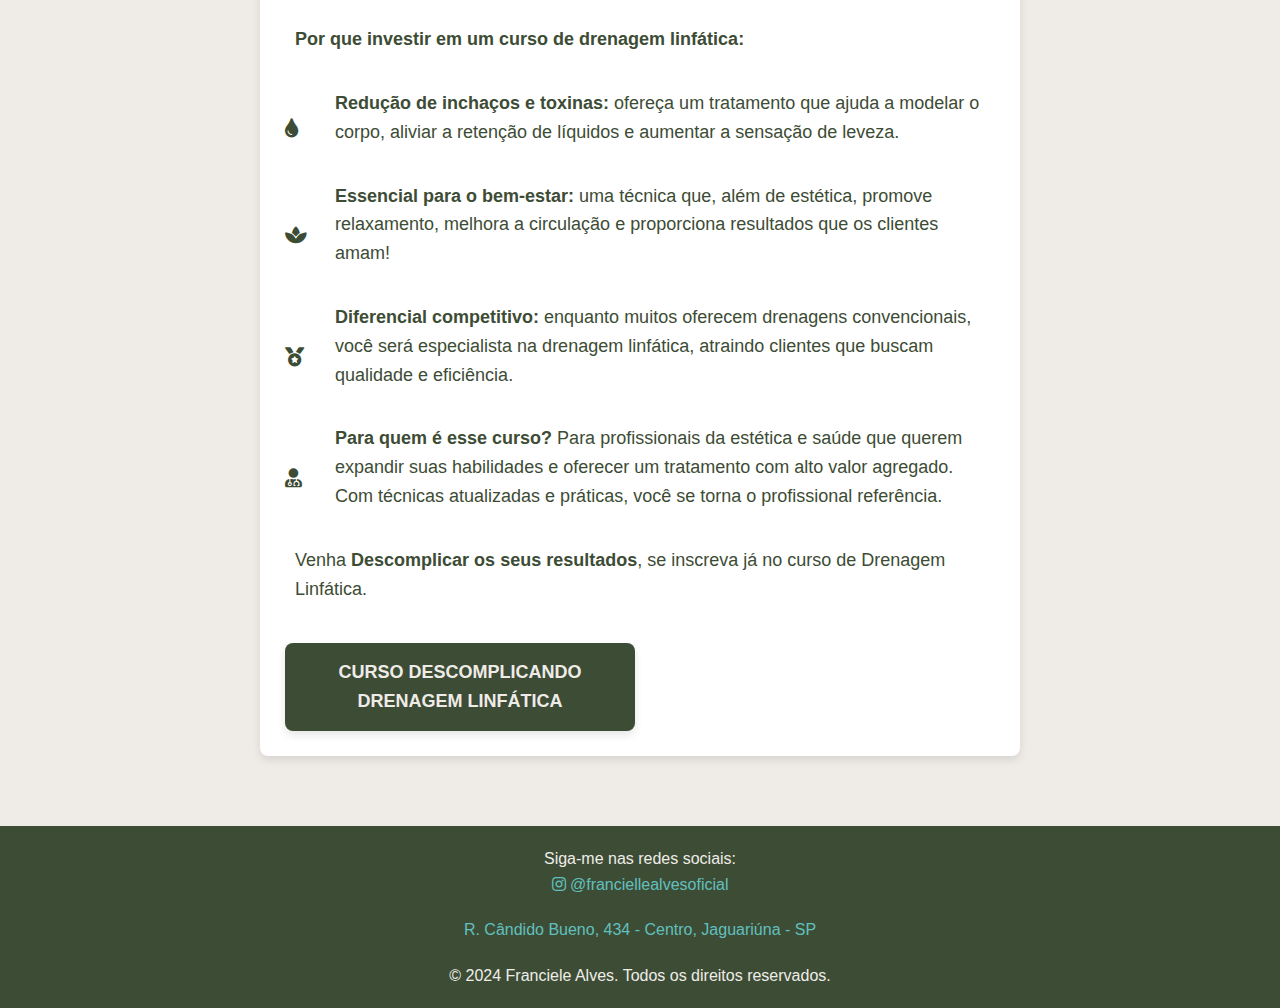
==== commit 5db64d3a: "Add files via upload" ====
--- a/curso.html
+++ b/curso.html
@@ -3,179 +3,176 @@
 <head>
     <meta charset="UTF-8">
     <meta name="viewport" content="width=device-width, initial-scale=1.0">
-    <title>Conteúdo do Curso</title>
+    <title>Cursos - Franciele Alves Esteticista</title>
+    <meta name="description" content="Cursos especializados em pós-operatório, drenagem linfática e taping oferecidos por Franciele Alves.">
     <link rel="stylesheet" href="css/style.css">
-<link rel="stylesheet" href="https://cdnjs.cloudflare.com/ajax/libs/font-awesome/5.15.4/css/all.min.css">
-<link href="https://fonts.googleapis.com/css2?family=Montserrat+Alternates:wght@400;700&display=swap" rel="stylesheet">
+    <link rel="stylesheet" href="https://cdnjs.cloudflare.com/ajax/libs/font-awesome/5.15.4/css/all.min.css">
+    <link href="https://fonts.googleapis.com/css2?family=Montserrat+Alternates:wght@400;700&display=swap" rel="stylesheet">
 </head>
 <body>
-    <header role="banner">
+    <header>
         <a href="index.html">
-            <img src="assets/icon/logo.png" alt="Logo Francielle Alves" class="logo">
+            <img src="assets/icon/logo.png" alt="Logo Franciele Alves" class="logo">
         </a>
     </header>
     <main>
-
         <section class="course-section">
             <div class="course-header">
                 <img src="assets/curso.png" alt="Foto de Franciele Alves" class="profile-image">
-                <h2 class="career-title">Eleve a sua carreira para o próximo nível</h2>
+                <h1 class="career-title">Eleve a sua carreira para o próximo nível</h1>
             </div>
             <div class="course-content">
                 <div class="icon-container">
                     <i class="fas fa-star icon-center icon-large"></i>
                 </div>
-                <p class="description" style="text-align: left;">
+                <p class="description">
                     Você é um profissional da estética que quer se destacar no nicho de <strong>pós-operatório, drenagem linfática ou taping?</strong>
                 </p>
                 <div class="icon-container">
                     <i class="fas fa-award icon-center icon-large"></i>
                 </div>
-                <p class="description" style="text-align: left;">
+                <p class="description">
                     Com <strong>9 anos de experiência</strong>, quero ajudar você com técnicas avançadas e se tornar referência em seus atendimentos. Vou te apresentar nossos três cursos que irão transformar a sua carreira.
                 </p>
                 <div class="icon-container">
                     <i class="fas fa-chalkboard-teacher icon-center icon-large"></i>
                 </div>
-                <p class="description" style="text-align: left;">
+                <p class="description">
                     Os cursos podem ser de forma <strong>presencial ou online</strong> para que você possa escolher o formato mais conveniente para você, sem abrir mão da qualidade e oferecidos de forma VIP e personalizada, garantindo a melhor experiência de aprendizado para cada aluna. E claro, com todo um suporte ao fim do curso, apostila e certificação.
                 </p>
             </div>
-            
-            <hr class="section-divider">
             
             <h2 class="courses-title">Cursos</h2>
 
             <div class="course-item">
                 <h3 class="section-title">PÓS OPERATÓRIO</h3>
-                <p class="description" style="text-align: left;">
+                <p class="description">
                     Quer oferecer aos seus clientes uma <strong>recuperação mais rápida, confortável e com resultados surpreendentes?</strong>
                 </p>
                 <div class="icon-text">
                     <i class="fas fa-hand-holding-heart"></i>
-                    <p class="description" style="text-align: left;">
+                    <p class="description">
                         <strong>Oportunidade exclusiva:</strong> aprenda técnicas avançadas que fazem a diferença no pós-cirúrgico! Aprenderá drenagem linfática para atender diferentes cirurgias e se tornar referência que seus clientes procuram!
                     </p>
                 </div>
-
-                    <div class="icon-text">
-                        <i class="fas fa-user-md"></i>
-                        <p class="description" style="text-align: left;">
-                            <strong>Para quem é o curso?</strong> Para profissionais comprometidos, que não querem ter intercorrência em seus atendimentos, querem acelerar a recuperação do seu paciente e que buscam resultados em cada atendimento. Se você quer ser reconhecido como um especialista em recuperação pós-cirúrgica, aqui é o seu lugar!!!
-                        </p>
-                    </div>
-
-                    <div class="icon-text">
-                        <i class="fas fa-graduation-cap"></i>
-                        <p class="description" style="text-align: left;">
-                            <strong>Invista no seu futuro!</strong> Garanta já sua vaga e transforme seu atendimento no pós-operatório. Inscreva-se agora e comece a trilhar seu caminho rumo ao sucesso.
-                        </p>
-                    </div>
-                <p class="description" style="text-align: left;">
+                <div class="icon-text">
+                    <i class="fas fa-user-md"></i>
+                    <p class="description">
+                        <strong>Para quem é o curso?</strong> Para profissionais comprometidos, que não querem ter intercorrência em seus atendimentos, querem acelerar a recuperação do seu paciente e que buscam resultados em cada atendimento. Se você quer ser reconhecido como um especialista em recuperação pós-cirúrgica, aqui é o seu lugar!!!
+                    </p>
+                </div>
+                <div class="icon-text">
+                    <i class="fas fa-graduation-cap"></i>
+                    <p class="description">
+                        <strong>Invista no seu futuro!</strong> Garanta já sua vaga e transforme seu atendimento no pós-operatório. Inscreva-se agora e comece a trilhar seu caminho rumo ao sucesso.
+                    </p>
+                </div>
+                <p class="description">
                     Adquirindo o curso de <strong>Pós Operatório</strong> você <strong>GANHA</strong> o curso de <strong>Taping para cirurgia Plástica</strong>
                 </p>
-                <a href="https://wa.me/5519993772963?text=Gostaria%20de%20agendar%20meu%20curso%20vip%20de%20pos%20operatorio" class="button-agende">ME TORNAR REFERÊNCIA EM POS OPERATORIO</a>
+                <a href="https://wa.me/5519993772963?text=Gostaria%20de%20agendar%20meu%20curso%20vip%20de%20pos%20operatorio" class="button-curso">ME TORNAR REFERÊNCIA EM POS OPERATORIO</a>
             </div>
+
             <div class="course-item">
                 <h3 class="section-title">Curso Taping Pós Parto: Técnicas e Cuidados Essenciais</h3>
-                <p class="description" style="text-align: left;">                                 
+                <p class="description">                                 
                     Quer ser um profissional de referência no apoio à recuperação das novas mães?                                                               
                 </p>         
                 <div class="icon-text">
                     <i class="fas fa-heart"></i>
-                    <p class="description" style="text-align: left;">
+                    <p class="description">
                         O nosso curso de <strong>Pós-Parto</strong> vai ajudar a cuidar das mamães no puerpério, trazendo mais segurança, conforto e auxiliando a volta do corpo e ajudando a melhorar a diástase com auxílio do taping.
                     </p>
                 </div>
                 <div class="icon-text">
                     <i class="fas fa-book-medical"></i>
-                    <p class="description" style="text-align: left;">
+                    <p class="description">
                         <strong>Abordagem completa:</strong> aprenda desde a avaliação até as técnicas avançadas de recuperação pós-parto, ajudando mães a retomarem a confiança e o bem-estar.
                     </p>
                 </div>
                 <div class="icon-text">
                     <i class="fas fa-check-circle"></i>
-                    <p class="description" style="text-align: left;">
+                    <p class="description">
                         <strong>Resultados que fazem diferença:</strong> entenda como o taping pode melhorar a diástase, além de outras práticas que reduzem dores, promovem firmeza e aceleram a recuperação.
                     </p>
                 </div>
                 <div class="icon-text">
                     <i class="fas fa-thumbs-up"></i>
-                    <p class="description" style="text-align: left;">
+                    <p class="description">
                         <strong>Fidelização e reconhecimento:</strong> ao oferecer um cuidado especial, você atrai clientes que valorizam e recomendam profissionais que fazem a diferença.
                     </p>
                 </div>
                 <div class="icon-text">
                     <i class="fas fa-users"></i>
-                    <p class="description" style="text-align: left;">
+                    <p class="description">
                         <strong>Para quem é o curso?</strong> Para quem quer transformar vidas, oferecendo um atendimento humanizado e cuidadoso às novas mães. Seja você fisioterapeuta, esteticista ou profissional da saúde, esse curso é feito para quem busca ir além.
                     </p>
                 </div>
                 <div class="icon-text">
-
-                    <p class="description" style="text-align: left;">
+                    <p class="description">
                         Garanta já sua vaga e inicie uma nova fase de atendimento! Invista em conhecimento e faça parte de um atendimento diferenciado e essencial para mães que desejam uma recuperação tranquila e eficiente.
                     </p>
                 </div>
-                <a href="https://wa.me/5519993772963?text=Gostaria%20de%20agendar%20meu%20curso%20vip%20de%20pos%20parto" class="button-agende">CURSO PÓS PARTO</a>
+                <a href="https://wa.me/5519993772963?text=Gostaria%20de%20agendar%20meu%20curso%20vip%20de%20pos%20parto" class="button-curso">CURSO PÓS PARTO</a>
             </div>
+
             <div class="course-item">
                 <h3 class="section-title">Curso de Descomplicando a Drenagem Linfática</h3>
-                <p class="description" style="text-align: left;">
+                <p class="description">
                     Chega de métodos e métodos… Aqui você vai aprender <strong>Drenagem Linfática</strong> de forma fácil, prática e com Resultados.
                 </p>
-                <p class="description" style="text-align: left;">
-                    </i> Está pronto para elevar seu atendimento estético ao próximo nível? Você vai entregar aos seus clientes <strong>resultados visíveis, sensação de bem-estar e fidelização!</strong>
+                <p class="description">
+                    Está pronto para elevar seu atendimento estético ao próximo nível? Você vai entregar aos seus clientes <strong>resultados visíveis, sensação de bem-estar e fidelização!</strong>
                 </p>
                 <div class="icon-text">
-                    <p class="description" style="text-align: left;">
+                    <p class="description">
                         <strong>Por que investir em um curso de drenagem linfática:</strong>
                     </p>
                 </div>
                 <div class="icon-text">
                     <i class="fas fa-tint"></i>
-                    <p class="description" style="text-align: left;">
+                    <p class="description">
                         <strong>Redução de inchaços e toxinas:</strong> ofereça um tratamento que ajuda a modelar o corpo, aliviar a retenção de líquidos e aumentar a sensação de leveza.
                     </p>
                 </div>
                 <div class="icon-text">
                     <i class="fas fa-spa"></i>
-                    <p class="description" style="text-align: left;">
+                    <p class="description">
                         <strong>Essencial para o bem-estar:</strong> uma técnica que, além de estética, promove relaxamento, melhora a circulação e proporciona resultados que os clientes amam!
                     </p>
                 </div>
                 <div class="icon-text">
                     <i class="fas fa-medal"></i>
-                    <p class="description" style="text-align: left;">
+                    <p class="description">
                         <strong>Diferencial competitivo:</strong> enquanto muitos oferecem drenagens convencionais, você será especialista na drenagem linfática, atraindo clientes que buscam qualidade e eficiência.
                     </p>
                 </div>
                 <div class="icon-text">
                     <i class="fas fa-user-md"></i>
-                    <p class="description" style="text-align: left;">
+                    <p class="description">
                         <strong>Para quem é esse curso?</strong> Para profissionais da estética e saúde que querem expandir suas habilidades e oferecer um tratamento com alto valor agregado. Com técnicas atualizadas e práticas, você se torna o profissional referência.
                     </p>
                 </div>
                 <div class="icon-text">
-                    <p class="description" style="text-align: left;">
+                    <p class="description">
                         Venha <strong>Descomplicar os seus resultados</strong>, se inscreva já no curso de Drenagem Linfática.
                     </p>
                 </div>
-                <a href="https://wa.me/5519993772963?text=Ola%20gostaria%20de%20agendar%20curso%20vip%20de%20Drenagem%20Linfática" class="button-agende">CURSO DESCOMPLICANDO DRENAGEM LINFÁTICA</a>
+                <a href="https://wa.me/5519993772963?text=Ola%20gostaria%20de%20agendar%20curso%20vip%20de%20Drenagem%20Linfática" class="button-curso">CURSO DESCOMPLICANDO DRENAGEM LINFÁTICA</a>
             </div>
         </section>
     </main>
     <footer>
-        <p class="footer-text">Siga-me nas redes sociais:</p>
+        <p>Siga-me nas redes sociais:</p>
         <div class="footer-social">
-            <a href="https://www.instagram.com/franciellealvesoficial/" target="_blank" rel="noopener noreferrer" aria-label="Instagram" class="footer-link">
+            <a href="https://www.instagram.com/franciellealvesoficial/" target="_blank" rel="noopener noreferrer" class="footer-link">
                 <i class="fab fa-instagram"></i> @franciellealvesoficial
-            </a><br><br>
+            </a>
         </div>
         <div class="map-link">
-            <a href="https://www.google.com/maps/place/ESTETICISTA+FRANCIELLE+ALVES/@-22.7087318,-46.990675,20.21z/data=!4m12!1m5!3m4!2zMjLCsDQyJzMwLjMiUyA0NsKwNTknMjQuNyJX!8m2!3d-22.708412!4d-46.990205!3m5!1s0x94c8e9734579839d:0xf29682c37fe475eb!8m2!3d-22.7086177!4d-46.9901234!16s%2Fg%2F11sqf197l7?entry=ttu&g_ep=EgoyMDI0MTAwOS4wIKXMDSoASAFQAw%3D%3D" target="_blank" rel="noopener noreferrer" aria-label="R. Cândido Bueno, 434 - Centro, Jaguariúna - SP" class="footer-link">R. Cândido Bueno, 434 - Centro, Jaguariúna - SP</a>
+            <a href="https://www.google.com/maps/place/ESTETICISTA+FRANCIELLE+ALVES/@-22.7087318,-46.990675,20.21z/" target="_blank" rel="noopener noreferrer" class="footer-link">R. Cândido Bueno, 434 - Centro, Jaguariúna - SP</a>
         </div>
-        <p class="footer-text">&copy; 2024 Franciele Alves. Todos os direitos reservados.</p>
+        <p>&copy; 2024 Franciele Alves. Todos os direitos reservados.</p>
     </footer>
 </body>
-</html>
+</html>--- a/css/style.css
+++ b/css/style.css
@@ -1,760 +1,427 @@
-/* Estilos gerais */
+:root {
+  --color-primary: #3D4C35;
+  --color-secondary: #EFECE8;
+  --color-accent: #61C0BF;
+  --color-background: #FFFFFF;
+  --color-text: #3D4C35;
+  --color-button: #3D4C35;
+  --color-button-hover: #2b3824;
+  --color-footer: #3d4c35;
+  --font-primary: 'Roboto', sans-serif;
+  --font-secondary: 'Montserrat Alternates', sans-serif;
+  --font-size-base: 18px;
+  --border-radius: 8px;
+  --box-shadow: 0 4px 8px rgba(0, 0, 0, 0.1);
+}
+
 * {
-    box-sizing: border-box;
-    margin: 0;
-    padding: 0;
-}
-
-
-
-/* Antes e Depois */
-
-.description {
-    padding: 15px;
-    font-size: 1em;
-    color: #333;
+  box-sizing: border-box;
+  margin: 0;
+  padding: 0;
 }
 
 body {
-    font-family: 'Roboto', sans-serif; /* Fonte para textos de descrição */
-    background-color: #EFECE8;
-    text-align: center;
-    margin: 0;
-    padding: 0;
-    display: flex;
-    flex-direction: column;
-    min-height: 100vh;
-    justify-content: flex-start; /* Garante que o conteúdo comece do topo */
-}
-
+  font-family: var(--font-primary);
+  background-color: var(--color-secondary);
+  color: var(--color-text);
+  line-height: 1.6;
+  display: flex;
+  flex-direction: column;
+  min-height: 100vh;
+}
+
+h1, h2, h3, h4, h5, h6 {
+  font-family: var(--font-secondary);
+  color: var(--color-primary);
+}
+
+.section-title, .courses-title, .career-title, .highlight-title {
+  font-size: 1.5em;
+  margin-top: 16px;
+  text-align: center;
+}
+
+.profile-name {
+  font-size: 2.5em;
+}
+
+.description, .welcome-text {
+  font-size: var(--font-size-base);
+  margin: 8px 0 16px;
+  text-align: center;
+  padding: 0 10px;
+}
+
+header, footer {
+  padding: 20px;
+  text-align: center;
+}
 
 header {
-    padding: 20px;
-    background-color: #EFECE8;
-    color: #3D4C35;
-    text-align: center;
+  background-color: var(--color-secondary);
 }
 
 main {
-    flex: 1;
-    padding: 20px;
-}
-
+  flex: 1;
+  padding: 20px;
+}
+
+footer {
+  background-color: var(--color-footer);
+  color: var(--color-secondary);
+}
 
 .logo {
-    width: 80px;
-    height: auto;
-}
-
-.section-title {
-    font-family: 'Roboto', sans-serif; /* Define a fonte como Montserrat Alternates */
-    color: #3D4C35; /* Define a cor do texto */
-    font-size: 1.5em; /* Ajuste o tamanho da fonte conforme necessário */
-    margin-top: 16px; /* Adiciona uma pequena margem no topo */
-    text-align: center; /* Centraliza o texto */
-}
-
-.courses-title {
-    font-family: 'Roboto', sans-serif; /* Define a fonte como Montserrat Alternates */
-    color: #3D4C35; /* Define a cor do texto */
-    font-size: 1.5em; /* Ajuste o tamanho da fonte conforme necessário */
-    margin-top: 16px; /* Adiciona uma pequena margem no topo */
-    text-align: center; /* Centraliza o texto */
+  width: 80px;
+  height: auto;
+}
+
+.profile-section, .product-section, .course-section {
+  margin: 20px auto;
+  max-width: 800px;
+}
+
+.treatments {
+  margin: 20px auto;
+}
+
+.product-section {
+  background-color: #dad4c6;
+  border-radius: var(--border-radius);
+  padding: 20px;
+  box-shadow: var(--box-shadow);
+}
+
+.profile-content, .product-content {
+  display: flex;
+  flex-direction: column;
+  align-items: center;
+  text-align: left;
+}
+
+.profile-image, .product-image {
+  width: 100%;
+  max-width: 300px;
+  height: auto;
+  border-radius: var(--border-radius);
+  object-fit: cover;
+  margin-top: 24px;
+}
+
+.buttons {
+  display: flex;
+  flex-direction: column;
+  align-items: center;
+  padding: 20px 0;
+}
+
+.button, .button-pedido, .button-curso {
+  font-family: 'Poppins', sans-serif;
+  padding: 15px;
+  width: 100%;
+  background-color: var(--color-button);
+  color: var(--color-secondary);
+  border-radius: var(--border-radius);
+  margin: 10px 0;
+  text-decoration: none;
+  font-size: var(--font-size-base);
+  transition: background-color 0.3s ease, transform 0.3s ease;
+  box-shadow: var(--box-shadow);
+  text-align: center;
+}
+
+.button-agende, .button-curso-home, .button-curso {
+  font-family: 'Poppins', sans-serif;
+  padding: 15px;
+  width: 100%;
+  max-width: 350px;
+  background-color: var(--color-button);
+  color: var(--color-secondary);
+  border-radius: var(--border-radius);
+  margin: 10px 0;
+  text-decoration: none;
+  font-size: var(--font-size-base);
+  transition: background-color 0.3s ease, transform 0.3s ease;
+  box-shadow: var(--box-shadow);
+  text-align: center;
+}
+
+.button:hover, .button-agende:hover, .button-curso:hover {
+  background-color: var(--color-button-hover);
+  transform: scale(1.05);
+  transition: background-color 0.3s ease, transform 0.3s ease;
+}
+
+.product-description {
+  display: flex;
+  flex-direction: column;
+  align-items: center;
+  width: 100%;
+  text-align: left;
+  margin-top: 20px;
+}
+
+.button-pedido {
+  background: linear-gradient(45deg, #d7bc7a, #c1a56a);
+  color: var(--color-primary);
+  margin-top: 10px;
+  display: block;
+  width: 100%;
+  box-sizing: border-box;
+  text-align: center;
+  padding: 15px 0;
+  border: none;
+  cursor: pointer;
+  font-size: 1em;
+  font-weight: bold;
+  text-transform: uppercase;
+  max-width: none;
+}
+
+.product-content {
+  display: flex;
+  flex-direction: column;
+  align-items: center;
+  justify-content: center;
+  width: 100%;
+  text-align: center;
+  height: 100%;
+}
+
+.product-image {
+  width: 100%;
+  max-width: 300px;
+  height: auto;
+  border-radius: var(--border-radius);
+  object-fit: cover;
+  margin-bottom: 20px;
+  align-self: stretch;
+}
+
+.button-pedido:hover {
+  background: linear-gradient(45deg, #c1a56a, #d7bc7a);
+}
+
+.treatment-grid {
+  display: flex;
+  flex-wrap: wrap;
+  justify-content: center;
+  gap: 20px;
+  align-items: stretch;
+}
+
+.treatment {
+  display: flex;
+  flex-direction: column;
+  justify-content: space-between;
+  align-items: center;
+  flex: 1 1 calc(33.333% - 40px);
+  margin: 10px;
+  background-color: var(--color-background);
+  border-radius: var(--border-radius);
+  padding: 15px;
+  box-shadow: var(--box-shadow);
+  max-width: 350px;
+  width: 100%;
+  text-align: center;
+}
+
+.treatment-images {
+  display: flex;
+  justify-content: space-between;
+  gap: 10px;
+}
+
+.image-container {
+  position: relative;
+  width: 100%;
+}
+
+.image-container img {
+  width: 100%;
+  height: auto;
+  border-radius: var(--border-radius);
+}
+
+.image-container p {
+  position: absolute;
+  bottom: 0;
+  width: 100%;
+  background: linear-gradient(to top, rgba(0, 0, 0, 0.7), rgba(0, 0, 0, 0));
+  color: var(--color-background);
+  text-align: center;
+  padding: 5px 0;
+  margin: 0;
+  font-size: 1em;
+  border-bottom-left-radius: var(--border-radius);
+  border-bottom-right-radius: var(--border-radius);
+}
+
+.footer-social, .map-link {
+  margin-bottom: 20px;
+}
+
+.footer-link {
+  color: var(--color-accent);
+  text-decoration: none;
+  margin: 0 20px;
+  padding: 10px;
+}
+
+.icon-text {
+  display: flex;
+  align-items: center;
+  margin-bottom: 15px;
+}
+
+.icon-text i {
+  min-width: 25px;
+  margin-right: 15px;
+  color: var(--color-primary);
+  font-size: 1.2em;
+}
+
+.icon-text p {
+  margin: 0;
+  flex: 1;
+}
+
+.fas.fa-star, .fas.fa-award, .fas.fa-chalkboard-teacher {
+  color: var(--color-primary);
+  font-size: 2em;
+  display: block;
+  margin: 0 auto;
+  text-align: center;
+}
+
+.course-section {
+  padding: 20px;
+  max-width: 800px;
+  margin: 0 auto;
+}
+
+.course-header {
+  text-align: center;
+  margin-bottom: 20px;
+}
+
+.course-header .profile-image {
+  max-width: 300px;
+  width: 100%;
+  height: auto;
+  border-radius: var(--border-radius);
+  margin: 0 auto 20px;
+  display: block;
 }
 
 .career-title {
-    font-family: 'Roboto', sans-serif; /* Define a fonte como Montserrat Alternates */
-    color: #3D4C35; /* Define a cor do texto */
-    font-size: 1.5em; /* Ajuste o tamanho da fonte conforme necessário */
-    margin-top: 16px; /* Adiciona uma pequena margem no topo */
-    text-align: center; /* Centraliza o texto */
-}
-
-.highlight-title {
-    font-family: 'Montserrat Alternates', sans-serif; /* Define a fonte como Montserrat Alternates */
-    color: #3D4C35; /* Define a cor do texto */
-    font-size: 1.5em; /* Ajuste o tamanho da fonte conforme necessário */
-    margin-top: 16px; /* Adiciona uma pequena margem no topo */
-    text-align: center; /* Centraliza o texto */
-}
-
-/* Seções */
-.profile-section {
-    padding: 0 20px;
-}
-
-.product-section {
-    background-color: #dad4c6;
-    border-radius: 25px;
-    padding: 20px; /* Adiciona padding interno */
-    box-shadow: 0 4px 8px rgba(0, 0, 0, 0.1); /* Adiciona sombra */
-    max-width: 800px; /* Define a largura máxima */
-    margin: 20px auto; /* Centraliza a seção */
-    text-align: left;
-}
-
-.produto-destaque {
-    font-family: 'Poppins', sans-serif; /* Define a fonte como Poppins */
-    color: #3D4C35; /* Define a cor do texto */
-    font-size: 1.5em; /* Ajuste o tamanho da fonte conforme necessário */
-    margin-top: 10px; /* Adicione uma margem superior se desejar */
-}
-
-.product-description {
-    color: #3D4C35; /* Define a cor do texto */
-    display: flex;
-    flex-direction: column;
-}
-
-.product-content {
-    display: flex;
-    flex-direction: column;
-    align-items: center;
-    text-align: left;
+  font-size: 1.8em;
+  margin-bottom: 20px;
+}
+
+.course-content {
+  text-align: left;
+  margin-bottom: 30px;
+}
+
+.icon-container {
+  text-align: center;
+  margin: 20px 0;
+}
+
+.icon-center {
+  font-size: 2em;
+  color: var(--color-primary);
+}
+
+.course-item {
+  background-color: var(--color-background);
+  border-radius: var(--border-radius);
+  padding: 25px;
+  margin-bottom: 30px;
+  box-shadow: var(--box-shadow);
+}
+
+.course-item .section-title {
+  font-size: 1.5em;
+  margin-bottom: 15px;
+  text-align: center;
+}
+
+.course-item .description {
+  margin-bottom: 20px;
+  text-align: left;
+  line-height: 1.6;
+}
+
+.course-item .button-agende, .course-item .button-curso {
+  display: block;
+  width: 100%;
+  margin: 20px 0 0;
+  padding: 15px;
+  font-weight: bold;
 }
 
 @media (min-width: 768px) {
-    .product-content {
-        flex-direction: row;
-        align-items: flex-start;
-    }
-
-    .product-description {
-        margin-left: 20px;
-        align-self: flex-start; /* Ensure the text aligns with the top of the image */
-    }
-}
-
-.product-image {
-    width: 300px; /* Define a largura da imagem */
-    height: 300px; /* Define a altura da imagem */
-    border-radius: 15px; /* Adiciona borda arredondada */
-    object-fit: cover; /* Garante que a imagem se ajuste ao contêiner */
-    margin-top: 8px;
-    margin-bottom: 8px;
-}
-
-.profile-name {
-    font-family: 'Montserrat Alternates', sans-serif; /* Define a fonte como Montserrat Alternates */
-    color: #3D4C35; /* Define a cor do texto */
-    font-size: 2.5em; /* Ajuste o tamanho da fonte conforme necessário */
-}
-
-.profile-image {
-    width: 100%; /* Define a largura da imagem para ocupar até 100% da tela */
-    height: auto; /* Ajusta a altura automaticamente */
-    border-radius: 15px; /* Adiciona borda arredondada */
-    object-fit: cover; /* Garante que a imagem se ajuste ao contêiner */
-    margin-top: 24px;
-    max-width: 300px; /* Define a largura máxima da imagem */
-    display: block; /* Garante que a imagem seja tratada como um bloco */
-    margin-left: auto; /* Centraliza horizontalmente */
-    margin-right: auto; /* Centraliza horizontalmente */
-}
-
-@media (min-width: 768px) {
-    .course-header .profile-image {
-        margin-left: auto;
-        margin-right: auto;
-    }
-}
-
-.result-title {
-    color: #3D4C35; /* Nova cor do título */
-    font-family: 'Roboto', sans-serif; /* Define a fonte como Roboto */
-}
-
-/* Perfis */
-.profile-content {
-    max-width: 800px;
-    margin: 20px auto;
-    display: flex;
-    flex-direction: column;
-    align-items: center;
-    text-align: left;
-}
-
-@media (min-width: 768px) {
-    .profile-content {
-        flex-direction: row;
-        align-items: flex-start;
-        justify-content: space-between;
-    }
-
-    .profile-text {
-        flex: 1;
-        margin-right: 20px;
-    }
-
-    .profile-image {
-        flex: 1;
-        max-width: 300px;
-        margin-right: 20px; /* Espaço entre a imagem e o texto */
-    }
-}
-
-.description {
-    white-space: normal; /* Permite quebras de linha */
-    overflow: hidden; /* Impede o estouro do card */
-    text-overflow: ellipsis; /* Adiciona reticências se o texto for muito longo */
-    color: #3D4C35; /* Define a cor do texto */
-    margin-top: 8px;
-    margin-bottom: 16px;
-    font-size: 18px;
-    text-align: center; /* Centraliza o texto */
-    padding-left: 10px; /* Diminui a margem lateral esquerda */
-    padding-right: 10px; /* Diminui a margem lateral direita */
-}
-
-.welcome-text {
-    white-space: normal; /* Permite quebras de linha */
-    overflow: hidden; /* Impede o estouro do card */
-    text-overflow: ellipsis; /* Adiciona reticências se o texto for muito longo */
-    color: #3D4C35; /* Define a cor do texto */
-    margin-top: 8px;
-    margin-bottom: 0px;
-    font-size: 18px;
-    text-align: center; /* Centraliza o texto */
-    padding-left: 0px; /* Diminui ainda mais a margem lateral esquerda */
-    padding-right: 0px; /* Diminui ainda mais a margem lateral direita */
-}
-
-.icon-text {
-    display: flex;
-    align-items: center;
-}
-
-.icon-text i {
-    margin-right: 10px; /* Espaço entre o ícone e o texto */
-    font-size: 1em; /* Aumenta o tamanho do ícone */
-}
-
-.fas.fa-star {
-    color: #3D4C35;
-    font-size: 2em;
-    display: block;
-    margin: 0 auto;
-    text-align: center;
-}
-
-.fas.fa-award {
-    color: #3D4C35;
-    font-size: 2em;
-    display: block;
-    margin: 0 auto;
-    text-align: center;
-}
-
-.fas.fa-chalkboard-teacher {
-    color: #3D4C35;
-    font-size: 2em;
-    display: block;
-    margin: 0 auto;
-    text-align: center;
-}
-
-/* Botões */
-.buttons {
-    display: flex;
-    flex-direction: column;
-    align-items: center;
-    padding: 20px 0;
-}
-
-@media (min-width: 768px) {
-    .buttons {
-        flex-direction: row;
-        justify-content: center;
-    }
-
-    .button, .button-agende, .button-curso {
-        margin: 10px;
-    }
-
-    .button + .button {
-        margin-left: 20px; /* Espaço entre os botões */
-    }
-}
-
-.button, .button-agende, .button-pedido, .button.curso {
-    font-family: 'Poppins', sans-serif; /* Define a fonte como Poppins */
-    padding: 15px;
-    width: 350px;
-    background-color: #3D4C35;
-    color: #EFECE8;
-    border-radius: 8px;
-    margin: 10px 0;
-    text-decoration: none;
-    font-size: 18px;
-    transition: background-color 0.3s ease, transform 0.3s ease;
-    box-shadow: 0 4px 8px rgba(0, 0, 0, 0.1);
-}
-
-.button:hover, .button-agende:hover {
-    background-color: #2b3824; /* Cor de fundo ao passar o mouse */
-    transform: scale(1.05); /* Efeito de ampliar ao passar o mouse */
-}
-
-.button-pedido {
-    padding: 15px;
-    width: 100%; /* Faz o botão ocupar a largura total do card */
-    background: linear-gradient(45deg, #d7bc7a, #c1a56a); /* Degradê dourado */
-    color: #3d4c35;
-    border-radius: 8px;
-    margin-top: 20px; /* Margem para separar do conteúdo acima */
-    margin-bottom: 10px; /* Adiciona margem inferior */
-    text-decoration: none;
-    font-size: 18px;
-    font-family: 'Poppins', sans-serif; /* Define a fonte como Poppins */
-    transition: background-color 0.3s ease, transform 0.3s ease;
-    box-shadow: 0 4px 8px rgba(0, 0, 0, 0.1);
-    text-align: center;
-}
-
-.button-pedido:hover {
-    background: linear-gradient(45deg, #c1a56a, #d7bc7a); /* Inverte o degradê ao passar o mouse */
-    transform: scale(1.05); /* Efeito de ampliar ao passar o mouse */
-}
-
-/* Resultados */
-.results-section {
-    padding: 20px 0; /* Apenas padding superior e inferior */
-}
-
-.results-grid {
-    display: flex;
-    flex-direction: column; /* Exibe os cards em coluna */
-    align-items: center; /* Centraliza os cards */
-    gap: 20px; /* Espaço entre os cards */
-    padding: 10px; /* Adiciona padding interno */
-    margin: 0; /* Remove margens padrão */
-    width: 100%; /* Garante que ocupe toda a largura da tela */
-}
-
-@media (min-width: 600px) {
-    .results-grid {
-        flex-direction: row; /* Exibe os cards em linha */
-        flex-wrap: wrap; /* Permite que os cards se empilhem conforme necessário */
-        justify-content: center; /* Centraliza os cards */
-    }
-}
-
-.result-item {
-    background: linear-gradient(45deg, #EFECE8, #dad4c6);
-    padding: 10px;
-    border-radius: 10px;
-    box-shadow: 0 2px 10px rgba(0, 0, 0, 0.1);
-    max-width: 500px; /* Limita a largura máxima do card */
-    width: 100%; /* Garante que o card ocupe 90% da largura da tela */
-    text-align: center;
-}
-
-/* Ajuste de imagens nos resultados */
-.result-image, .treatment-image {
-    max-width: 100%;
-    height: auto;
-    border-radius: 10px;
-    object-fit: cover; /* Mantém a proporção da imagem */
-    width: 100%; /* Garante que a imagem ocupe toda a largura do contêiner */
-    max-height: 200px; /* Define uma altura máxima para as imagens */
-}
-
-/* Feedbacks */
-
-.feedback-title {
-    font-family: 'Roboto', sans-serif; /* Define a fonte como Roboto */
-    color: #3D4C35; /* Define a cor do texto */
-    font-size: 1em; /* Ajuste o tamanho da fonte conforme necessário */
-}
-
-.feedback-section {
-    padding: 20px 0; /* Apenas padding superior e inferior */
-}
-
-.feedback-list {
-    display: flex;
-    gap: 20px; /* Espaço entre os cards */
-    overflow-x: auto; /* Permitir scroll horizontal */
-    padding: 10px; /* Adiciona padding lateral */
-    margin: 0; /* Remove margens padrão */
-    width: 100vw; /* Garante que ocupe toda a largura da tela */
-    position: relative;
-    left: 50%;
-    transform: translateX(-50%); /* Centraliza a lista */
-}
-
-.feedback-item {
-    background-color: #BDCFAB;
-    width: 100%; /* Ocupa todo o espaço disponível */
-    max-width: 300px; /* Limita a largura máxima do card */
-    border-radius: 10px;
-    box-shadow: 0 2px 10px rgba(0, 0, 0, 0.1);
-    padding: 20px; /* Espaçamento interno */
-    flex-shrink: 0; /* Impede que os cards encolham */
-    text-align: left;
-    color: #3d4c35;
-    overflow: hidden; /* Impede o estouro do card */
-    display: flex;
-    flex-direction: column;
-    justify-content: space-between;
-}
-
-/* Ajuste de imagens de feedback */
-.feedback-image {
-    width: 100%;
-    height: auto; /* Mantém a proporção da imagem */
-    max-height: 150px; /* Limita a altura da imagem */
-}
-
-/* Melhora o texto dos feedbacks */
-.feedback-item p {
-    white-space: normal; /* Permite quebras de linha */
-    overflow: hidden; /* Impede o estouro do card */
-    text-overflow: ellipsis; /* Adiciona reticências se o texto for muito longo */
-}
-
-
-.feedback-name {
-    font-weight: bold;
-    margin-top: 10px;
-    color: #3d4c35;
-}
-
-.treatment-item-title {
-    font-family: 'Roboto', sans-serif; /* Define a fonte como Montserrat Alternates */
-    color: #3D4C35; /* Define a cor do texto */
-    font-size: 1.2em; /* Ajuste o tamanho da fonte conforme necessário */
-    margin-top: 8px;
-}
-
-.treatments {
-    padding: 0; /* Remove padding */
-    background-color: #EFECE8; /* Define a cor de fundo */
-    width: 100vw; /* Garante que ocupe toda a largura da tela */
-    margin-left: calc(50% - 50vw); /* Centraliza a seção */
-    margin-bottom: 0; /* Remove margem inferior */
-    border-bottom: none; /* Remove qualquer borda inferior */
-    margin-top: 0; /* Remove margem superior */
-    padding-bottom: 0; /* Remove padding inferior */
-    padding-top: 0; /* Remove padding superior */
-}
-footer {
-    padding: 20px;
-    background-color: #3d4c35; /* Define a cor de fundo do rodapé */
-    color: #efece8; /* Define a cor do texto como branco */
-    text-align: center;
-}
-
-.footer-text {
-    color: #EFECE8; /* Define a cor do texto */
-    margin-bottom: 20px; /* Adiciona mais margem inferior aos parágrafos */
-    text-align: center; /* Centraliza o texto */
-    font-size: 0.9em; /* Diminui o tamanho da fonte */
-}
-
-.footer-link {
-    color: #61C0BF;
-    text-decoration: none;
-    margin: 0 20px;
-    padding: 10px;
-}
-
-.treatment-grid {
-    display: flex;
-    flex-wrap: wrap; /* Permite que os cards se empilhem conforme necessário */
-    justify-content: center; /* Centraliza os cards */
-    gap: 10px; /* Reduz o espaço entre os cards */
-    padding: 0; /* Remove padding lateral */
-    margin: 0 auto; /* Centraliza o contêiner */
-    width: 100%; /* Garante que ocupe toda a largura da tela */
-    max-width: 1200px; /* Define uma largura máxima para o contêiner */
-}
-
-.treatment {
-    background-color: #FFFFFF; /* Define a cor de fundo como branco */
-    border-radius: 25px;
-    padding: 15px; /* Reduz o padding interno */
-    box-shadow: 0 4px 8px rgba(0, 0, 0, 0.1); /* Adiciona sombra */
-    max-width: 350px; /* Define a largura máxima menor que o card de produto */
-    width: calc(100% - 10px); /* Garante que o card ocupe a largura total disponível menos 10px de margem */
-    text-align: center;
-    display: flex;
-    flex-direction: column;
-    align-items: center;
-    justify-content: space-between; /* Garante que o botão fique na parte inferior */
-    margin: 5px; /* Reduz a margem ao redor do card */
-}
-
-/* Ajuste de imagens nos tratamentos */
-
-.treatment-image, .image-container {
-    width: 100%;
-    height: auto;
-    object-fit: cover; /* Mantém a proporção da imagem */
-    border-radius: 8px;
-}
-
-/* Botão de agendamento */
-.button-agende {
-    padding: 15px;
-    width: 100%; /* Faz o botão ocupar a largura total do card */
-    background-color: #3D4C35; /* Cor de fundo do botão */
-    color: #EFECE8; /* Cor do texto */
-    border-radius: 8px;
-    margin-top: auto; /* Garante que o botão fique na parte inferior */
-    text-decoration: none;
-    font-size: 18px;
-    font-family: 'Poppins', sans-serif; /* Define a fonte como Poppins */
-    transition: background-color 0.3s ease, transform 0.3s ease;
-    box-shadow: 0 4px 8px rgba(0, 0, 0, 0.1);
-    text-align: center;
-}
-
-.button-agende:hover {
-    background-color: #2b3824; /* Cor de fundo ao passar o mouse */
-    transform: scale(1.05); /* Efeito de ampliar ao passar o mouse */
-}
-
-.button-whatsapp:hover {
-    background-color: #2b3824; /* Cor de fundo ao passar o mouse */
-    transform: scale(1.05); /* Efeito de ampliar ao passar o mouse */
-}
-
-/* Rodapé */
-footer {
-    padding: 20px;
-    background-color: #3d4c35; /* Define a cor de fundo do rodapé */
-    color: #efece8; /* Define a cor do texto como branco */
-}
-
-footer p {
-    color: #EFECE8; /* Define a cor do texto */
-    margin-bottom: 20px; /* Adiciona mais margem inferior aos parágrafos */
-    text-align: center; /* Centraliza o texto */
-    font-size: 0.9em; /* Diminui o tamanho da fonte */
-}
-
-footer .footer-social, footer .map-link {
-    color: #EFECE8; /* Define a cor do texto */
-    margin-bottom: 20px; /* Adiciona mais margem inferior */
-    text-align: left; /* Alinha o texto à esquerda */
-}
-
-footer a {
-    color: #61C0BF;
-    text-decoration: none;
-    margin: 0 20px;
-    padding: 10px;
-}
-
-/* Responsividade */
+  .profile-content, .product-content {
+      flex-direction: row;
+      align-items: flex-start;
+      justify-content: space-between;
+  }
+
+  .profile-text, .product-description {
+      flex: 1;
+      margin-right: 20px;
+  }
+
+  .buttons {
+      flex-direction: row;
+      justify-content: center;
+  }
+
+  .button-agende, .button-curso {
+      margin: 10px;
+  }
+
+  .button-agende + .button-curso {
+      margin-left: 20px;
+  }
+
+  .product-image {
+      margin-right: 20px;
+  }
+}
+
 @media (max-width: 600px) {
-    .feedback-item, .treatment {
-        width: 100%; /* Ajusta a largura para 100% */
-    }
-}
-/* FAQ Section */
-.faq-section {
-    padding: 20px;
-    background-color: #EFECE8;
-    border-radius: 10px;
-    box-shadow: 0 4px 8px rgba(0, 0, 0, 0.1);
-    max-width: 800px;
-    margin: 20px auto;
-    text-align: left;
-}
-
-.faq-item {
-    margin-bottom: 10px;
-}
-
-.faq-question {
-    display: flex;
-    justify-content: space-between;
-    align-items: center;
-    cursor: pointer;
-    background-color: #3D4C35;
-    color: #EFECE8;
-    padding: 10px;
-    border-radius: 5px;
-}
-
-.faq-answer {
-    display: none;
-    padding: 10px;
-    background-color: #dad4c6;
-    border-radius: 5px;
-    margin-top: 5px;
-}
-
-.faq-item.active .faq-answer {
-    display: block;
-}
-
-.faq-item.active .faq-question {
-    background-color: #2b3824;
-}
-
-.arrow {
-    font-size: 1.2em;
-}
-.button-curso {
-    font-family: 'Poppins', sans-serif; /* Define a fonte como Poppins */
-    padding: 15px;
-    width: 350px;
-    background-color: #3D4C35;
-    color: #EFECE8;
-    border-radius: 8px;
-    margin: 10px 0;
-    text-decoration: none;
-    font-size: 18px;
-    transition: background-color 0.3s ease, transform 0.3s ease;
-    box-shadow: 0 4px 8px rgba(0, 0, 0, 0.1);
-    text-align: center;
-}
-
-.button-curso:hover {
-    background-color: #2b3824; /* Cor de fundo ao passar o mouse */
-    transform: scale(1.05); /* Efeito de ampliar ao passar o mouse */
-}
-
-.intro-section {
-    padding: 20px;
-    background-color: #EFECE8;
-    border-radius: 10px;
-    box-shadow: 0 4px 8px rgba(0, 0, 0, 0.1);
-    max-width: 800px;
-    margin: 20px auto;
-    text-align: left;
-}
-
-.intro-content {
-    color: #3D4C35;
-    font-family: 'Roboto', sans-serif;
-    background-color: #fff;
-    padding: 20px;
-    border-radius: 10px;
-    box-shadow: 0 4px 8px rgba(0, 0, 0, 0.1);
-    max-width: 800px;
-    margin: 0 auto;
-    text-align: left;
-}
-
-.course-section {
-    background-color: #EFECE8;
-    max-width: 800px;
-    margin: 0 auto; /* Remove a margem superior e inferior */
-    text-align: left;
-    border-radius: 10px; /* Adiciona bordas arredondadas */
-}
-
-.course-item {
-    background-color: #fff;
-    padding: 15px;
-    border-radius: 10px;
-    box-shadow: 0 4px 8px rgba(0, 0, 0, 0.1);
-    margin-bottom: 5px; /* Reduz a margem inferior */
-}
-
-.course-item .section-title {
-    font-size: 1.5em;
-    color: #3D4C35;
-    margin-bottom: 10px;
-}
-
-.course-item .description {
-    font-size: 1em;
-    color: #3D4C35;
-    margin-bottom: 20px;
-}
-
-.course-item .button-agende {
-    padding: 15px;
-    width: 100%; /* Faz o botão ocupar a largura total do card */
-    background-color: #3D4C35; /* Cor de fundo do botão */
-    color: #EFECE8; /* Cor do texto */
-    border-radius: 8px;
-    margin-top: auto; /* Garante que o botão fique na parte inferior */
-    text-decoration: none;
-    font-size: 18px;
-    font-family: 'Poppins', sans-serif; /* Define a fonte como Poppins */
-    transition: background-color 0.3s ease, transform 0.3s ease;
-    box-shadow: 0 4px 8px rgba(0, 0, 0, 0.1);
-    text-align: center;
-}
-
-.course-item .button-agende:hover {
-    background-color: #2b3824; /* Cor de fundo ao passar o mouse */
-    transform: scale(1.05); /* Efeito de ampliar ao passar o mouse */
-}
-.course-header {
-    text-align: center;
-    margin-bottom: 20px; /* Reduz o espaçamento inferior */
-}
-
-.course-header .section-title {
-    font-size: 2em; /* Aumenta o tamanho da fonte */
-    color: #3D4C35; /* Define a cor do texto */
-    margin-top: 20px; /* Adiciona margem superior */
-}
-
-.course-content {
-    font-family: 'Roboto', sans-serif;
-    color: #3D4C35;
-    line-height: 1.6; /* Reduz o espaçamento entre linhas */
-    margin-bottom: 20px; /* Reduz o espaçamento inferior */
-    font-size: 1em; /* Reduz o tamanho da fonte */
-    text-align: left; /* Alinha o texto à esquerda */
-}
-
-.course-item {
-    background-color: #fff;
-    padding: 20px;
-    border-radius: 10px;
-    box-shadow: 0 4px 8px rgba(0, 0, 0, 0.1);
-    margin-bottom: 10px; /* Reduz a margem inferior */
-}
-
-.course-item .section-title {
-    font-size: 1.8em; /* Aumenta o tamanho da fonte */
-    color: #3D4C35;
-    margin-bottom: 20px; /* Aumenta o espaçamento inferior */
-    text-align: center;
-}
-
-.course-item .description {
-    font-size: 1.1em; /* Aumenta o tamanho da fonte */
-    color: #3D4C35;
-    margin-bottom: 0; /* Remove o espaçamento inferior */
-    text-align: justify;
-    line-height: 1.4; /* Reduz o espaçamento entre linhas */
-}
-
-.course-item .button-agende {
-    background-color: #3D4C35;
-    color: #EFECE8;
-    padding: 10px 20px;
-    border-radius: 5px;
-    text-decoration: none;
-    font-size: 1em;
-    transition: background-color 0.3s ease;
-    display: block;
-    width: 100%;
-    text-align: center;
-    margin-top: 10px;
-}
-
-.course-item .button-agende:hover {
-    background-color: #2b3824;
-}
-.treatment-images {
-    display: flex;
-    justify-content: space-between;
-    gap: 10px;
-}
-
-.treatment-image {
-    width: 100%;
-    border-radius: 8px;
-    object-fit: cover;
-}
+  .course-item .button-agende {
+      font-size: 14px;
+      padding: 12px;
+  }
+
+  .treatment {
+      flex: 1 1 100%;
+      margin: 10px 0;
+  }
+
+  .product-content {
+      flex-direction: column;
+      align-items: center;
+  }
+
+  .product-image {
+      margin: 0 auto 20px;
+  }
+}
+
+.button-container {
+  width: 100%;
+  display: flex;
+  justify-content: center;
+}
+
+@media (min-width: 1024px) {
+  .treatment {
+      flex: 1 1 calc(33.333% - 40px);
+      margin: 10px;
+  }
+}
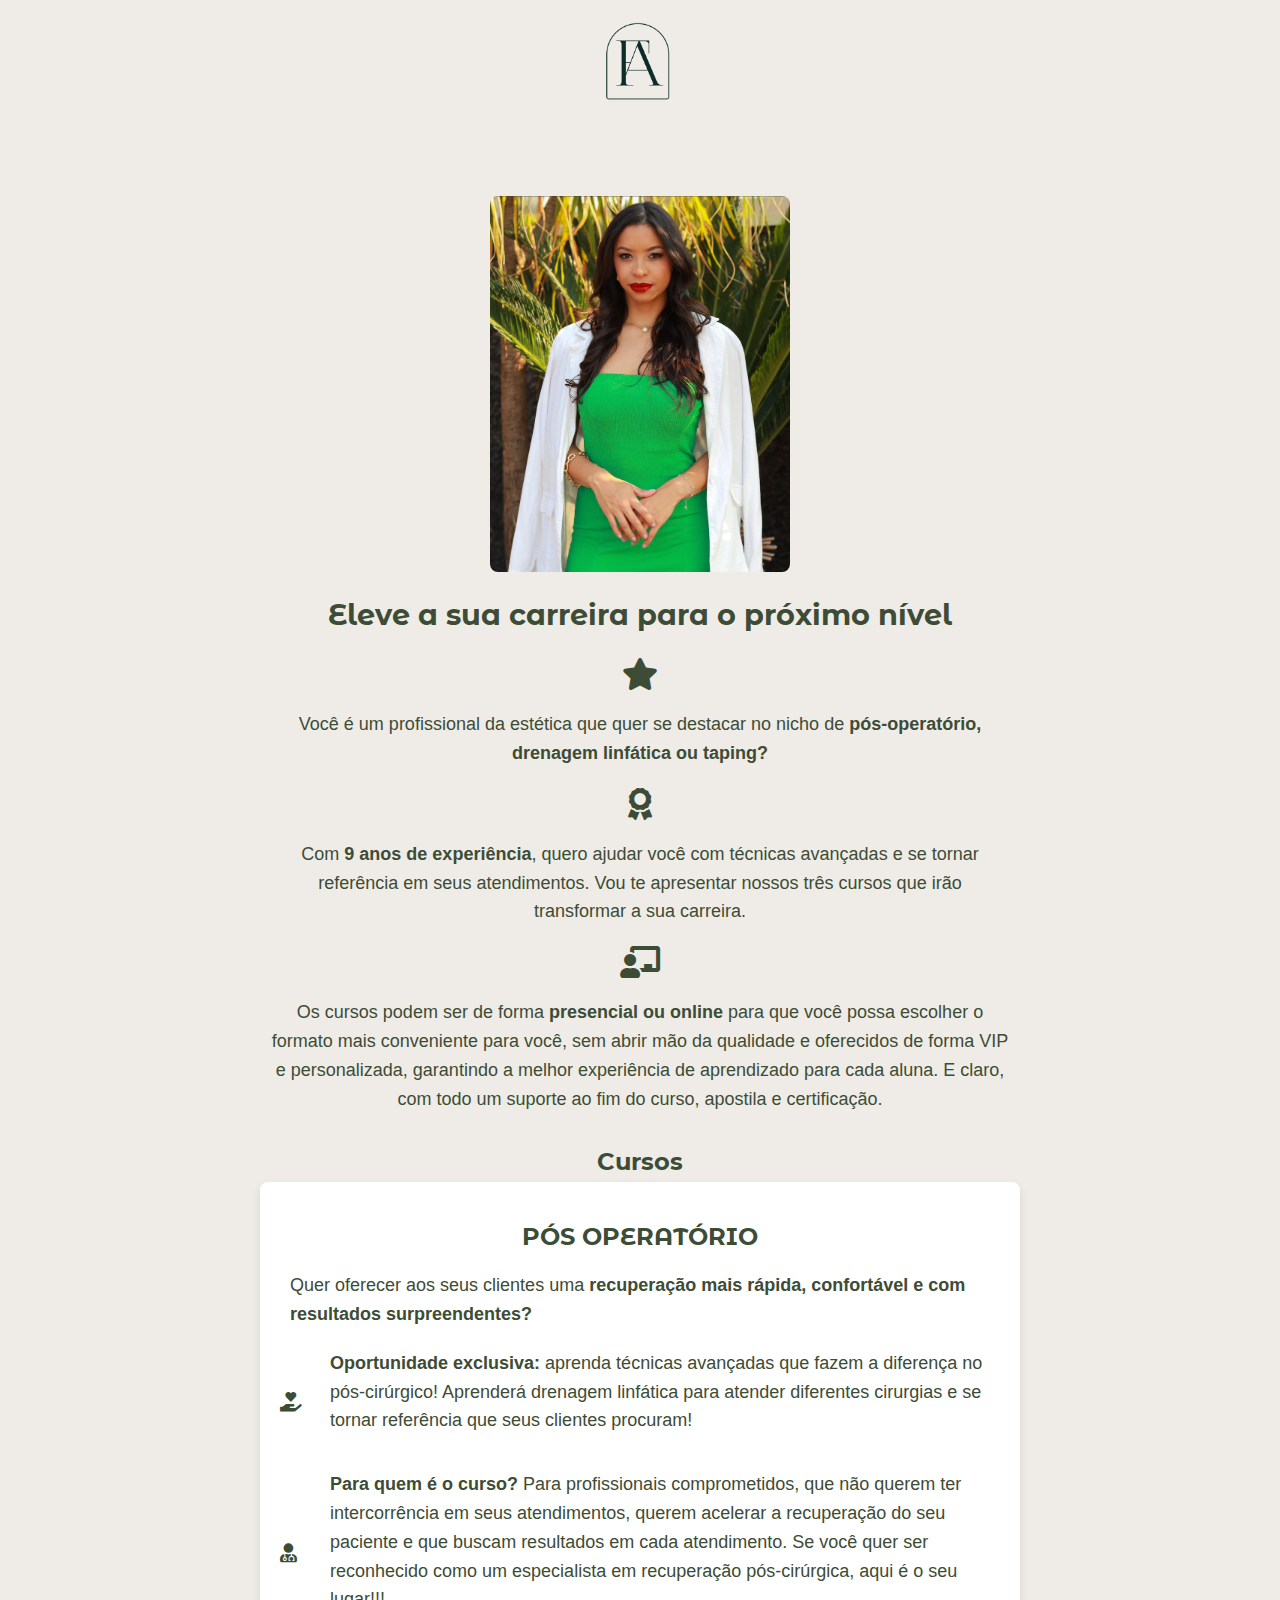
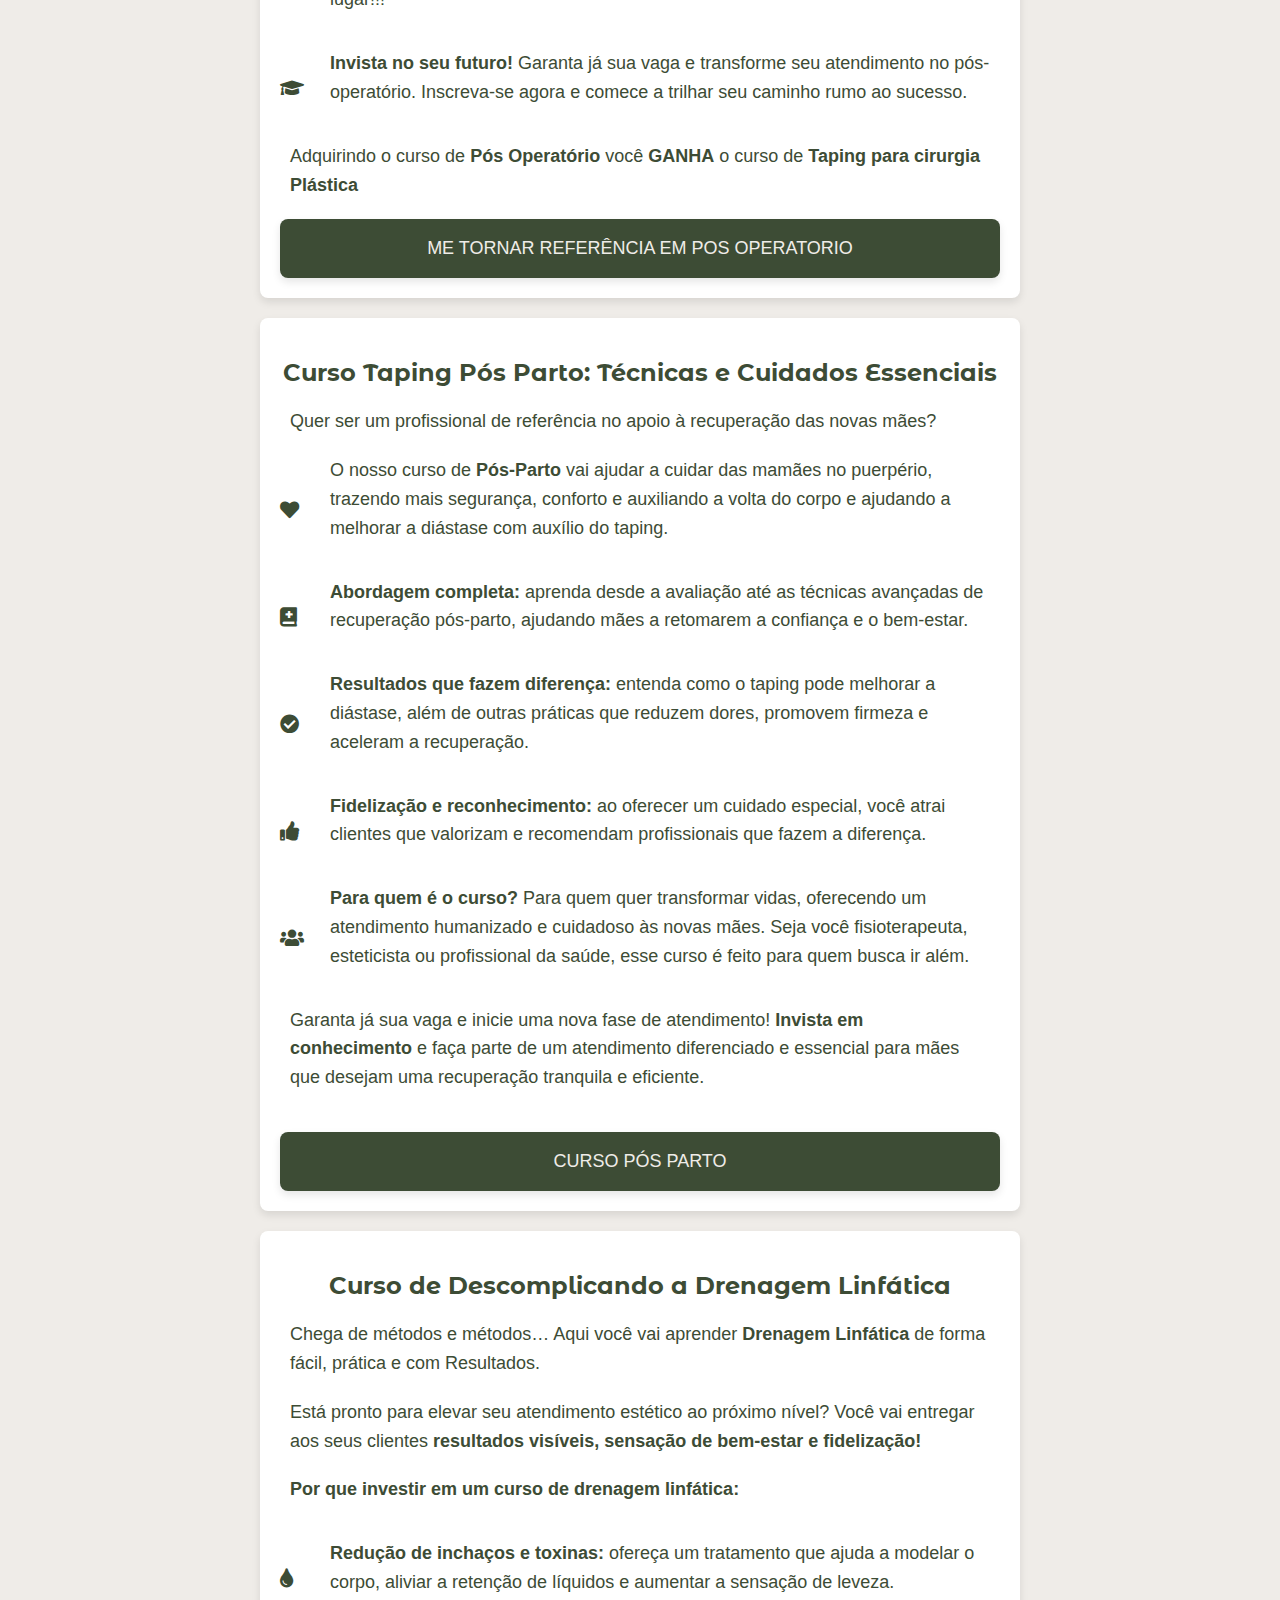
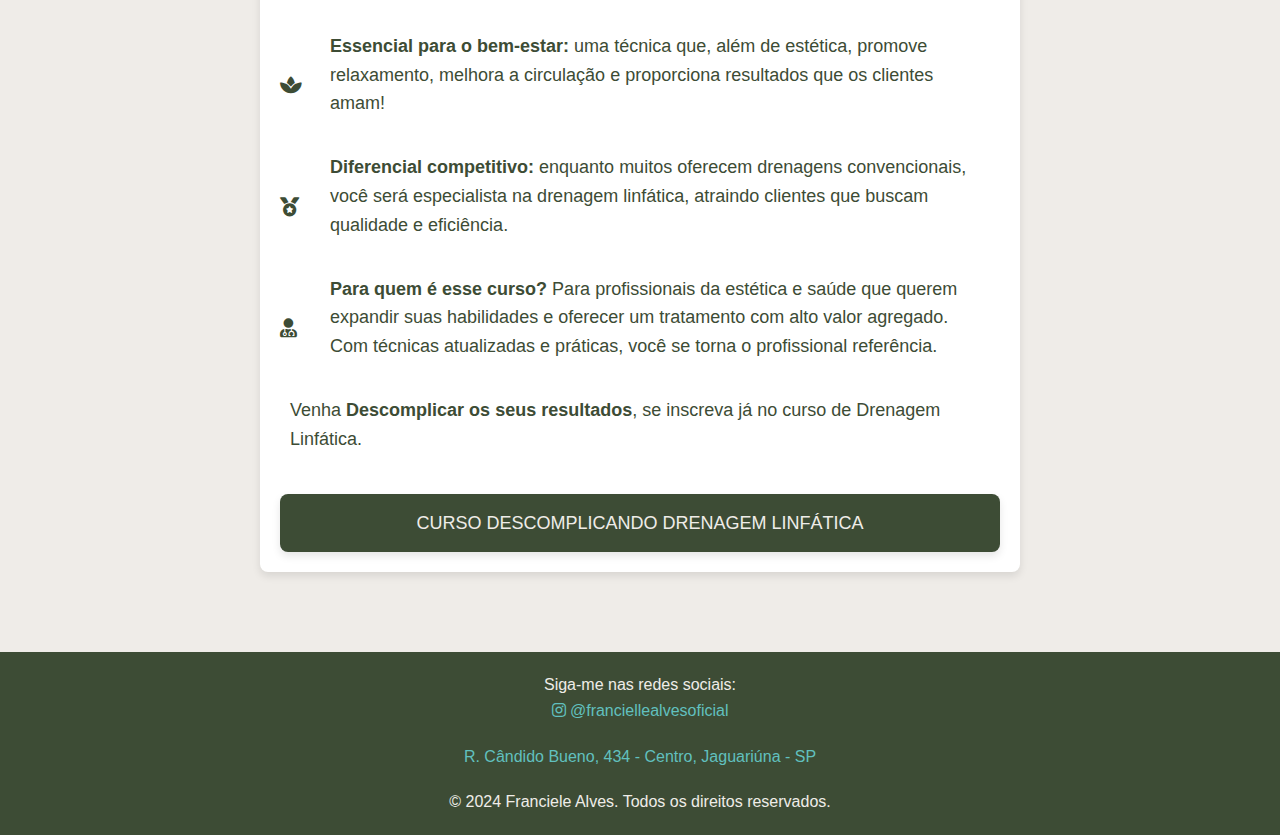
==== commit a201fff6: "Add files via upload" ====
--- a/curso.html
+++ b/curso.html
@@ -70,7 +70,7 @@
                 <p class="description">
                     Adquirindo o curso de <strong>Pós Operatório</strong> você <strong>GANHA</strong> o curso de <strong>Taping para cirurgia Plástica</strong>
                 </p>
-                <a href="https://wa.me/5519993772963?text=Gostaria%20de%20agendar%20meu%20curso%20vip%20de%20pos%20operatorio" class="button-curso">ME TORNAR REFERÊNCIA EM POS OPERATORIO</a>
+                <a href="https://wa.me/5519993772963?text=Gostaria%20de%20agendar%20meu%20curso%20vip%20de%20pos%20operatorio" class="button-curso-vip">ME TORNAR REFERÊNCIA EM POS OPERATORIO</a>
             </div>
 
             <div class="course-item">
@@ -110,10 +110,10 @@
                 </div>
                 <div class="icon-text">
                     <p class="description">
-                        Garanta já sua vaga e inicie uma nova fase de atendimento! Invista em conhecimento e faça parte de um atendimento diferenciado e essencial para mães que desejam uma recuperação tranquila e eficiente.
+                        Garanta já sua vaga e inicie uma nova fase de atendimento! <strong>Invista em conhecimento</strong> e faça parte de um atendimento diferenciado e essencial para mães que desejam uma recuperação tranquila e eficiente.
                     </p>
                 </div>
-                <a href="https://wa.me/5519993772963?text=Gostaria%20de%20agendar%20meu%20curso%20vip%20de%20pos%20parto" class="button-curso">CURSO PÓS PARTO</a>
+                <a href="https://wa.me/5519993772963?text=Gostaria%20de%20agendar%20meu%20curso%20vip%20de%20pos%20parto" class="button-curso-vip">CURSO PÓS PARTO</a>
             </div>
 
             <div class="course-item">
@@ -158,7 +158,7 @@
                         Venha <strong>Descomplicar os seus resultados</strong>, se inscreva já no curso de Drenagem Linfática.
                     </p>
                 </div>
-                <a href="https://wa.me/5519993772963?text=Ola%20gostaria%20de%20agendar%20curso%20vip%20de%20Drenagem%20Linfática" class="button-curso">CURSO DESCOMPLICANDO DRENAGEM LINFÁTICA</a>
+                <a href="https://wa.me/5519993772963?text=Ola%20gostaria%20de%20agendar%20curso%20vip%20de%20Drenagem%20Linfática" class="button-curso-vip">CURSO DESCOMPLICANDO DRENAGEM LINFÁTICA</a>
             </div>
         </section>
     </main>
@@ -175,4 +175,4 @@
         <p>&copy; 2024 Franciele Alves. Todos os direitos reservados.</p>
     </footer>
 </body>
-</html>+</html>
--- a/css/style.css
+++ b/css/style.css
@@ -115,22 +115,7 @@
   padding: 20px 0;
 }
 
-.button, .button-pedido, .button-curso {
-  font-family: 'Poppins', sans-serif;
-  padding: 15px;
-  width: 100%;
-  background-color: var(--color-button);
-  color: var(--color-secondary);
-  border-radius: var(--border-radius);
-  margin: 10px 0;
-  text-decoration: none;
-  font-size: var(--font-size-base);
-  transition: background-color 0.3s ease, transform 0.3s ease;
-  box-shadow: var(--box-shadow);
-  text-align: center;
-}
-
-.button-agende, .button-curso-home, .button-curso {
+.button, .button-agende, .button-pedido, .button-curso, .button-curso-vip {
   font-family: 'Poppins', sans-serif;
   padding: 15px;
   width: 100%;
@@ -297,7 +282,6 @@
 .course-section {
   padding: 20px;
   max-width: 800px;
-  margin: 0 auto;
 }
 
 .course-header {
@@ -337,8 +321,8 @@
 .course-item {
   background-color: var(--color-background);
   border-radius: var(--border-radius);
-  padding: 25px;
-  margin-bottom: 30px;
+  padding: 20px;
+  margin-bottom: 20px;
   box-shadow: var(--box-shadow);
 }
 
@@ -354,12 +338,20 @@
   line-height: 1.6;
 }
 
-.course-item .button-agende, .course-item .button-curso {
+.course-item .button-agende, .course-item .button-curso, .course-item .button-curso-vip {
   display: block;
   width: 100%;
-  margin: 20px 0 0;
+  margin: 20px auto 0;
   padding: 15px;
-  font-weight: bold;
+  font-weight: normal;
+}
+
+.button-curso-vip {
+  display: block;
+  width: 100%;
+  margin: 20px auto 0;
+  padding: 15px;
+  max-width: none;
 }
 
 @media (min-width: 768px) {
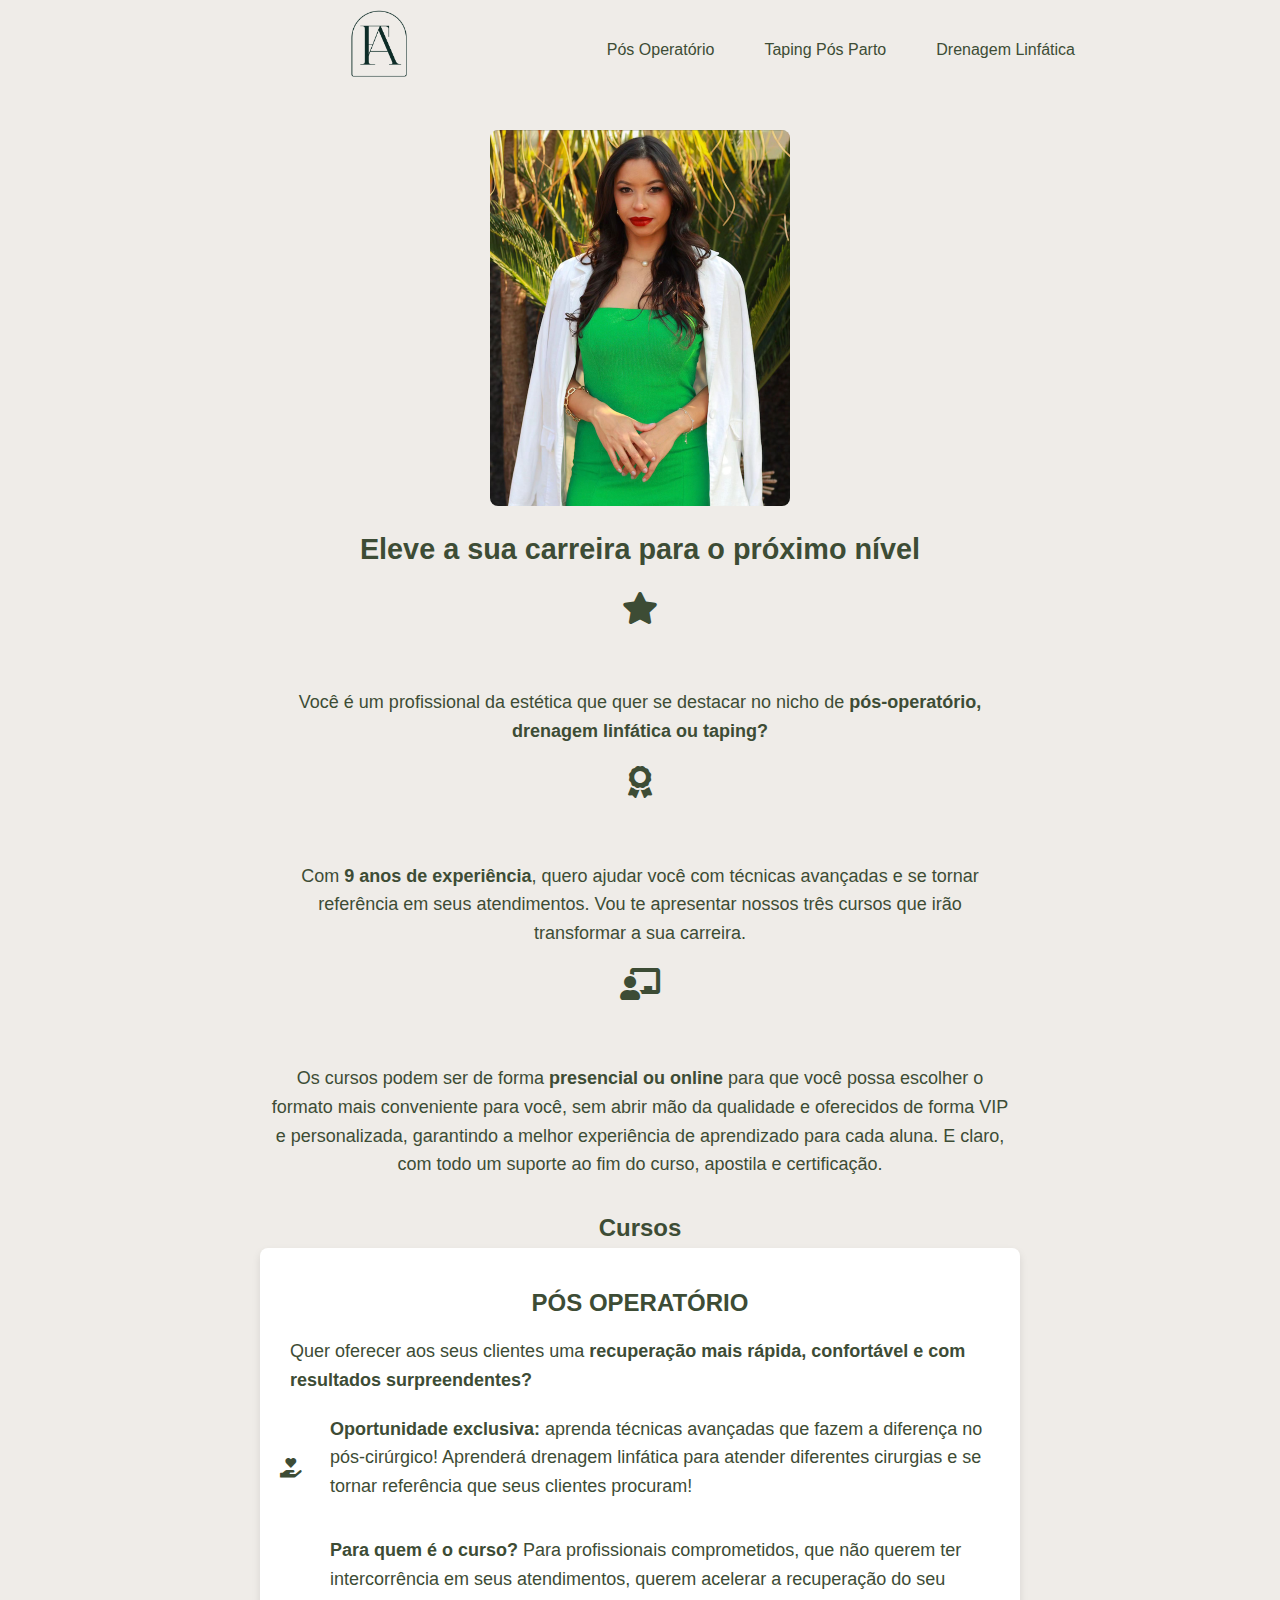
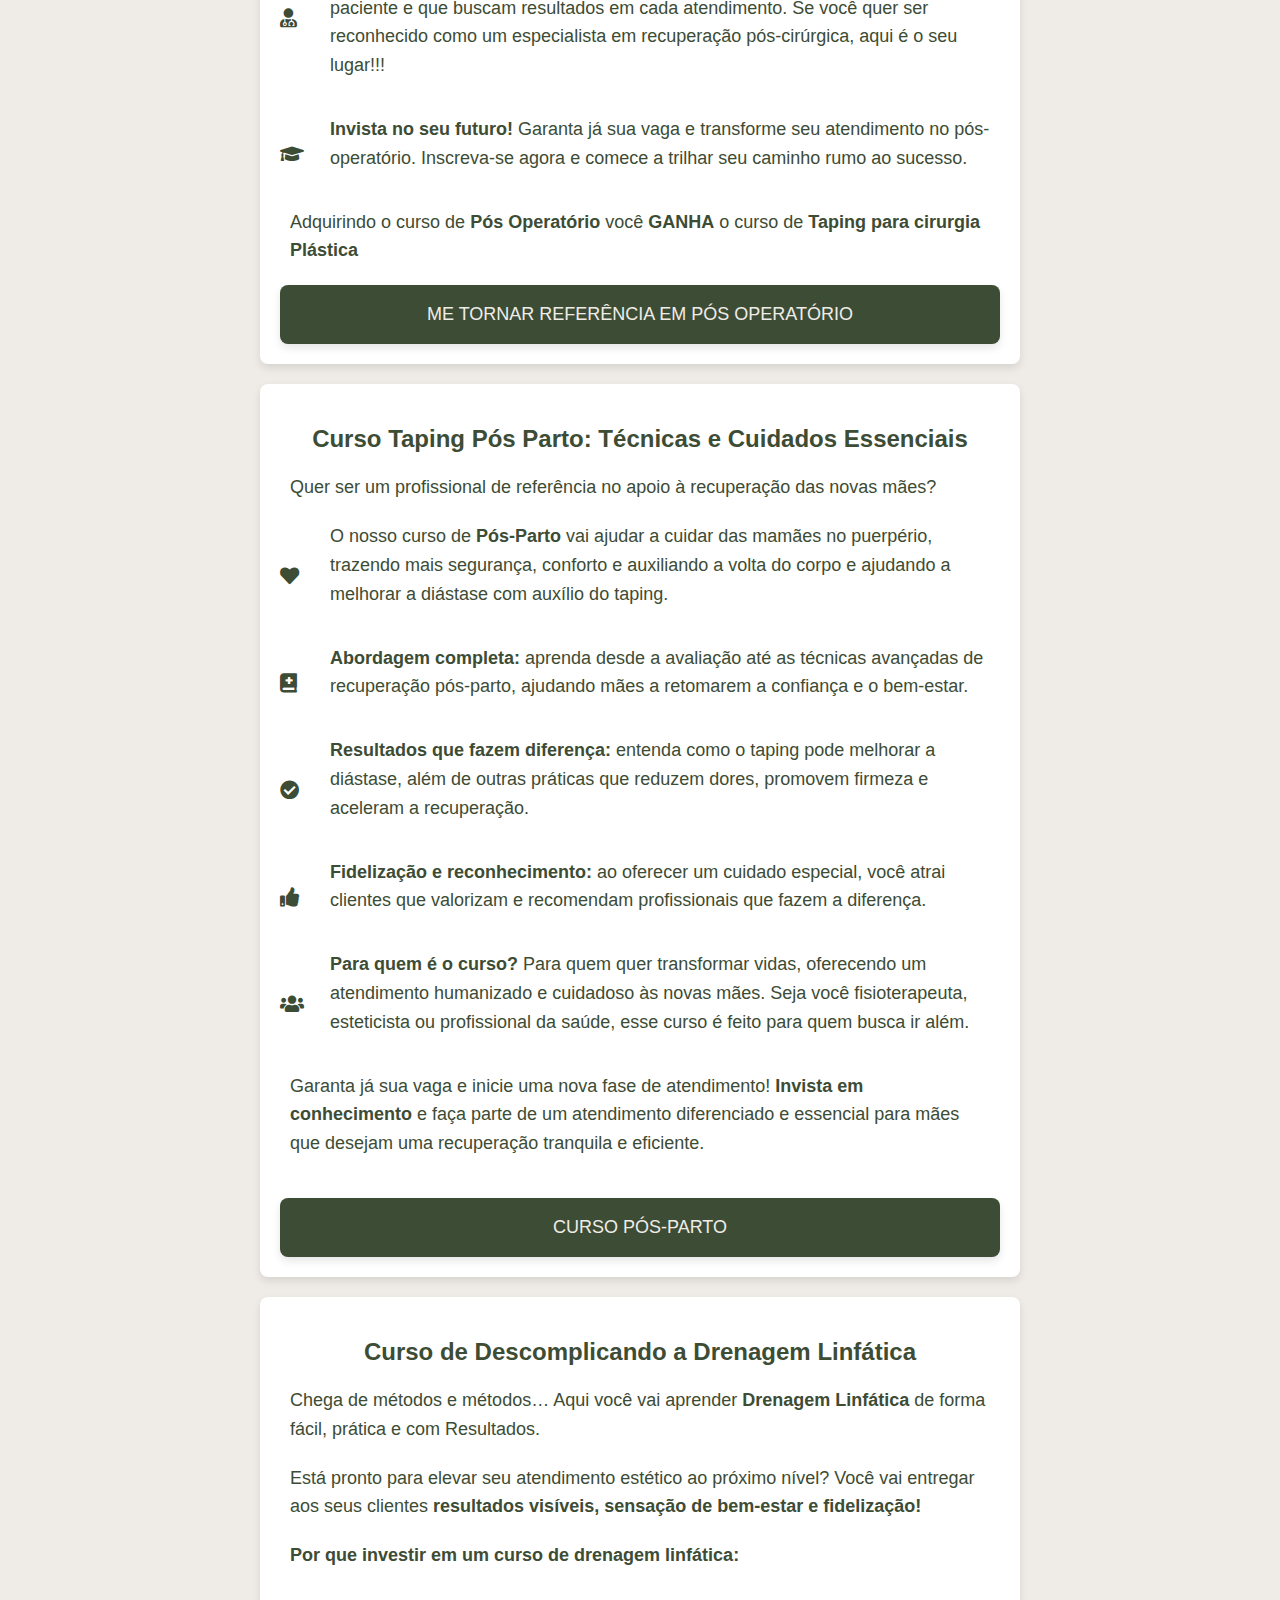
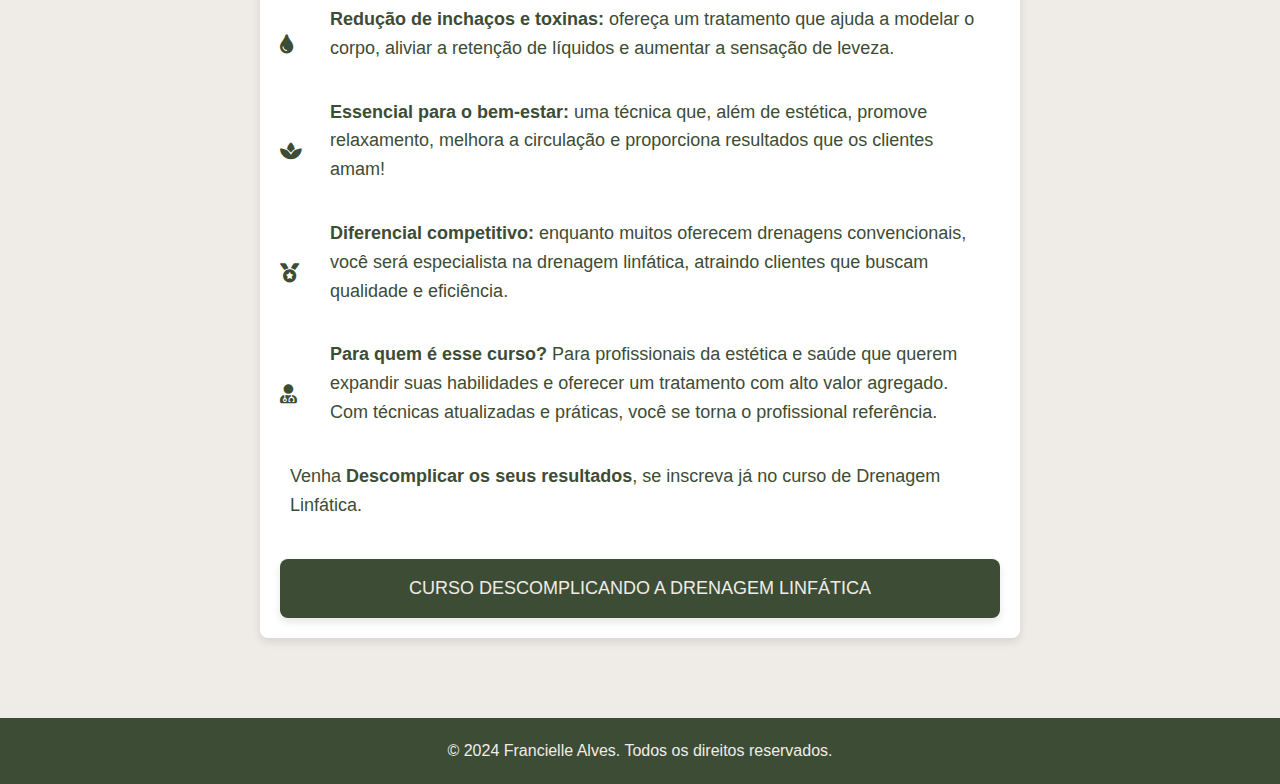
==== commit 15c0a46d: "Add files via upload" ====
--- a/curso.html
+++ b/curso.html
@@ -10,10 +10,24 @@
     <link href="https://fonts.googleapis.com/css2?family=Montserrat+Alternates:wght@400;700&display=swap" rel="stylesheet">
 </head>
 <body>
-    <header>
-        <a href="index.html">
-            <img src="assets/icon/logo.png" alt="Logo Franciele Alves" class="logo">
-        </a>
+    <header class="header" role="banner">
+        <nav class="navbar" role="navigation">
+            <div class="logo-container">
+                <a href="index.html">
+                    <img src="assets/icon/logo.png" class="icon-large" alt="Logo Franciele Alves - Esteticista">
+                </a>
+            </div>
+            <ul class="nav-links">
+                <li><a href="#pos-operatorio">Pós Operatório</a></li>
+                <li><a href="#taping-pos-parto">Taping Pós Parto</a></li>
+                <li><a href="#drenagem-linfatica">Drenagem Linfática</a></li>
+            </ul>
+            <button class="menu-toggle" aria-label="Abrir menu">
+                <span></span>
+                <span></span>
+                <span></span>
+            </button>
+        </nav>
     </header>
     <main>
         <section class="course-section">
@@ -44,7 +58,7 @@
             
             <h2 class="courses-title">Cursos</h2>
 
-            <div class="course-item">
+            <div id="pos-operatorio" class="course-item">
                 <h3 class="section-title">PÓS OPERATÓRIO</h3>
                 <p class="description">
                     Quer oferecer aos seus clientes uma <strong>recuperação mais rápida, confortável e com resultados surpreendentes?</strong>
@@ -70,10 +84,10 @@
                 <p class="description">
                     Adquirindo o curso de <strong>Pós Operatório</strong> você <strong>GANHA</strong> o curso de <strong>Taping para cirurgia Plástica</strong>
                 </p>
-                <a href="https://wa.me/5519993772963?text=Gostaria%20de%20agendar%20meu%20curso%20vip%20de%20pos%20operatorio" class="button-curso-vip">ME TORNAR REFERÊNCIA EM POS OPERATORIO</a>
-            </div>
-
-            <div class="course-item">
+                <a href="https://wa.me/5519993772963?text=Gostaria%20de%20agendar%20meu%20curso%20vip%20de%20pos%20operatorio" class="button-curso-vip">ME TORNAR REFERÊNCIA EM PÓS OPERATÓRIO</a>
+            </div>
+
+            <div id="taping-pos-parto" class="course-item">
                 <h3 class="section-title">Curso Taping Pós Parto: Técnicas e Cuidados Essenciais</h3>
                 <p class="description">                                 
                     Quer ser um profissional de referência no apoio à recuperação das novas mães?                                                               
@@ -113,10 +127,10 @@
                         Garanta já sua vaga e inicie uma nova fase de atendimento! <strong>Invista em conhecimento</strong> e faça parte de um atendimento diferenciado e essencial para mães que desejam uma recuperação tranquila e eficiente.
                     </p>
                 </div>
-                <a href="https://wa.me/5519993772963?text=Gostaria%20de%20agendar%20meu%20curso%20vip%20de%20pos%20parto" class="button-curso-vip">CURSO PÓS PARTO</a>
-            </div>
-
-            <div class="course-item">
+                <a href="https://wa.me/5519993772963?text=Gostaria%20de%20agendar%20meu%20curso%20vip%20de%20pos%20parto" class="button-curso-vip">CURSO PÓS-PARTO</a>
+            </div>
+
+            <div id="drenagem-linfatica" class="course-item">
                 <h3 class="section-title">Curso de Descomplicando a Drenagem Linfática</h3>
                 <p class="description">
                     Chega de métodos e métodos… Aqui você vai aprender <strong>Drenagem Linfática</strong> de forma fácil, prática e com Resultados.
@@ -158,21 +172,37 @@
                         Venha <strong>Descomplicar os seus resultados</strong>, se inscreva já no curso de Drenagem Linfática.
                     </p>
                 </div>
-                <a href="https://wa.me/5519993772963?text=Ola%20gostaria%20de%20agendar%20curso%20vip%20de%20Drenagem%20Linfática" class="button-curso-vip">CURSO DESCOMPLICANDO DRENAGEM LINFÁTICA</a>
+                <a href="https://wa.me/5519993772963?text=Ola%20gostaria%20de%20agendar%20curso%20vip%20de%20Drenagem%20Linfática" class="button-curso-vip">CURSO DESCOMPLICANDO A DRENAGEM LINFÁTICA</a>
             </div>
         </section>
     </main>
-    <footer>
-        <p>Siga-me nas redes sociais:</p>
-        <div class="footer-social">
-            <a href="https://www.instagram.com/franciellealvesoficial/" target="_blank" rel="noopener noreferrer" class="footer-link">
-                <i class="fab fa-instagram"></i> @franciellealvesoficial
-            </a>
+    <footer class="footer" role="contentinfo">
+        <div class="container">
+            <div class="footer-content">
+                <p>&copy; 2024 Francielle Alves. Todos os direitos reservados.</p>
+            </div>
         </div>
-        <div class="map-link">
-            <a href="https://www.google.com/maps/place/ESTETICISTA+FRANCIELLE+ALVES/@-22.7087318,-46.990675,20.21z/" target="_blank" rel="noopener noreferrer" class="footer-link">R. Cândido Bueno, 434 - Centro, Jaguariúna - SP</a>
-        </div>
-        <p>&copy; 2024 Franciele Alves. Todos os direitos reservados.</p>
     </footer>
+    <script>
+        document.addEventListener("DOMContentLoaded", function() {
+            const navLinks = document.querySelector('.nav-links');
+            const menuToggle = document.querySelector('.menu-toggle');
+            const navItems = document.querySelectorAll('.nav-links a');
+
+            if (menuToggle && navLinks) {
+                menuToggle.addEventListener('click', () => {
+                    navLinks.classList.toggle('active');
+                });
+            }
+
+            if (navItems.length > 0) {
+                navItems.forEach(item => {
+                    item.addEventListener('click', () => {
+                        navLinks.classList.remove('active');
+                    });
+                });
+            }
+        });
+    </script>
 </body>
 </html>
--- a/css/style.css
+++ b/css/style.css
@@ -28,10 +28,12 @@
   display: flex;
   flex-direction: column;
   min-height: 100vh;
+  margin-top: 70px; /* Espaço para o header fixo */
+
 }
 
 h1, h2, h3, h4, h5, h6 {
-  font-family: var(--font-secondary);
+  font-family: var(--font-primary);
   color: var(--color-primary);
 }
 
@@ -43,6 +45,8 @@
 
 .profile-name {
   font-size: 2.5em;
+  text-align: center;
+  font-family: var(--font-secondary);
 }
 
 .description, .welcome-text {
@@ -59,6 +63,111 @@
 
 header {
   background-color: var(--color-secondary);
+  display: flex;
+  justify-content: center;
+  align-items: center;
+  height: 100px; /* Ajuste a altura conforme necessário */
+    padding: 20px 0;
+    position: fixed;
+    width: 100%;
+    top: 0;
+    z-index: 1000; /* Garante que o header fique por cima das outras views */
+}
+
+.header-content {
+  display: flex;
+  align-items: center;
+  width: 100%;
+  max-width: 1200px;
+  padding: 0 20px;
+}
+
+.logo {
+  margin: 0 auto;
+  display: flex;
+  align-items: center;
+  height: 100%;
+}
+
+.navbar {
+  display: flex;
+  justify-content: space-between;
+  align-items: center;
+  width: 100%;
+
+  background: var(--color-secondary);
+}
+
+.nav-links {
+  display: flex;
+  list-style: none;
+  align-items: center;
+  margin-left: auto;
+  transition: transform 0.3s ease-in-out;
+  white-space: nowrap; /* Evita quebra de linha */
+}
+
+.nav-links li {
+  margin-left: 20px;
+}
+
+.nav-links a {
+  color: var(--color-secondary);
+  text-decoration: none;
+  padding: 10px 15px;
+  border-radius: var(--border-radius);
+  transition: background-color 0.3s ease, color 0.3s ease;
+}
+
+.nav-links a:hover {
+  background-color: rgba(255, 255, 255, 0.2);
+  color: var(--color-background);
+}
+
+.menu-toggle {
+  display: none;
+  flex-direction: column;
+  justify-content: space-around;
+  width: 30px;
+  height: 30px;
+  background: transparent;
+  border: none;
+  cursor: pointer;
+  margin-left: auto;
+}
+
+.menu-toggle span {
+  width: 100%;
+  height: 3px;
+  background: var(--color-secondary);
+  border-radius: 2px;
+}
+
+@media (max-width: 768px) {
+  .nav-links {
+    position: absolute;
+    top: 100px;
+    left: 0;
+    width: 100%;
+    height: calc(100vh - 100px);
+    background-color: var(--color-secondary);
+    flex-direction: column;
+    align-items: center;
+    justify-content: center;
+    transform: translateY(-100%);
+  }
+
+  .nav-links.active {
+    transform: translateY(0);
+  }
+
+  .nav-links li {
+    margin: 20px 0;
+  }
+
+  .menu-toggle {
+    display: flex;
+  }
 }
 
 main {
@@ -74,15 +183,91 @@
 .logo {
   width: 80px;
   height: auto;
-}
-
-.profile-section, .product-section, .course-section {
+  display: block;
+  margin-left: auto;
+  margin-right: auto;
+  text-align: center;
+}
+
+.nav-links {
+  display: flex;
+  list-style: none;
+  align-items: center;
+  margin-left: auto;
+}
+
+@media (min-width: 768px) {
+  .navbar {
+    display: flex;
+    justify-content: flex-end;
+    width: 100%;
+  }
+}
+
+.nav-links li {
+  margin-left: 20px;
+}
+
+.nav-links a {
+  color: var(--color-text);
+  text-decoration: none;
+  transition: color 0.3s ease;
+}
+
+.nav-links a:hover {
+  color: var(--color-primary);
+}
+
+.menu-toggle {
+  display: none;
+  flex-direction: column;
+  justify-content: space-around;
+  width: 30px;
+  height: 30px;
+  background: transparent;
+  border: none;
+  cursor: pointer;
+  margin-left: auto;
+}
+
+.menu-toggle span {
+  width: 100%;
+  height: 3px;
+  background: var(--color-text);
+  border-radius: 2px;
+}
+
+@media (max-width: 768px) {
+  .nav-links {
+    display: none;
+    flex-direction: column;
+    width: 100%;
+    text-align: center;
+  }
+
+  .nav-links li {
+    margin: 10px 0;
+  }
+
+  .menu-toggle {
+    display: flex;
+  }
+
+  .nav-links.active {
+    display: flex;
+  }
+}
+
+
+.profile-section, .product-section, .course-section, .navbar {
   margin: 20px auto;
-  max-width: 800px;
+  max-width: 900px;
+  scroll-margin-top: 100px; /* Ajuste conforme a altura do header */
 }
 
 .treatments {
   margin: 20px auto;
+  scroll-margin-top: 100px;
 }
 
 .product-section {
@@ -179,7 +364,7 @@
   height: auto;
   border-radius: var(--border-radius);
   object-fit: cover;
-  margin-bottom: 20px;
+  margin: 25px auto 20px auto;
   align-self: stretch;
 }
 
@@ -209,7 +394,17 @@
   max-width: 350px;
   width: 100%;
   text-align: center;
-}
+  position: relative;
+}
+
+.treatment .button-agende {
+  margin-top: auto;
+}
+
+.treatment-item-title {                                                                                                                                                                                                                                                                                                                         
+  text-align: center;                                                                                                          
+  margin-top: 20px;                                                                                                            
+} 
 
 .treatment-images {
   display: flex;
@@ -232,6 +427,7 @@
   position: absolute;
   bottom: 0;
   width: 100%;
+  height: 15%;
   background: linear-gradient(to top, rgba(0, 0, 0, 0.7), rgba(0, 0, 0, 0));
   color: var(--color-background);
   text-align: center;
@@ -242,6 +438,12 @@
   border-bottom-right-radius: var(--border-radius);
 }
 
+.image-container img {
+  position: relative;
+  z-index: 0;
+  display: block;
+}
+
 .footer-social, .map-link {
   margin-bottom: 20px;
 }
@@ -324,6 +526,7 @@
   padding: 20px;
   margin-bottom: 20px;
   box-shadow: var(--box-shadow);
+  scroll-margin-top: 100px; /* Ajuste conforme a altura do header */
 }
 
 .course-item .section-title {
@@ -352,6 +555,95 @@
   margin: 20px auto 0;
   padding: 15px;
   max-width: none;
+}
+
+
+
+
+.contact-section {
+  padding: 40px 20px;
+  background-color: var(--color-secondary);
+  text-align: center;
+  scroll-margin-top: 100px; /* Ajuste conforme a altura do header */
+}
+
+.contact-content {
+  display: flex;
+  flex-direction: column;
+  justify-content: space-between;
+  align-items: flex-start;
+  max-width: none;
+  margin: 0 auto;
+}
+
+
+@media (min-width: 768px) {
+  .contact-content {
+    flex-direction: row;
+  }
+}
+
+
+.contact-content {
+  display: flex;
+  flex-direction: column;
+  justify-content: space-between;
+  align-items: flex-start;
+  width: 100%;
+  max-width: 1200px;
+  margin: 0 auto;
+}
+
+@media (min-width: 768px) {
+  .contact-content {
+    flex-direction: row;
+  }
+
+  .contact-details {
+    flex: 1;
+    margin-right: 20px;
+  }
+
+  .map-container {
+    flex: 1;
+    max-width: 100%;
+    margin: 0;
+  }
+}
+
+
+.contact-details {
+  margin-bottom: 20px;
+}
+
+.contact-details p {
+  font-size: var(--font-size-base);
+  margin: 10px 0;
+  display: flex;
+  align-items: center;
+  text-align: left;
+}
+
+.contact-details i {
+  margin-right: 10px;
+  color: var(--color-primary);
+}
+
+.contact-details a {
+  color: var(--color-accent);
+  text-decoration: none;
+}
+
+.contact-details a {
+  color: var(--color-accent);
+  text-decoration: none;
+}
+
+.map-container {
+  width: 100%;
+  height: 300px;
+  /* margin: 0; */
+  box-sizing: border-box;
 }
 
 @media (min-width: 768px) {
@@ -401,7 +693,7 @@
   }
 
   .product-image {
-      margin: 0 auto 20px;
+    margin: 20px auto 20px auto;                                                                                                 
   }
 }
 
@@ -417,3 +709,23 @@
       margin: 10px;
   }
 }
+
+.icon-large {
+  width: 70px;
+  height: 76px;
+  display: inline-block;
+  /* margin-left: 20px; */
+}
+
+/* @media (min-width: 768px) {
+  .icon-large {
+    margin-left: 90px;
+  }
+} */
+
+.logo-container {
+  display: flex;
+  justify-content: center;
+  align-items: center;
+  width: 100%;
+}
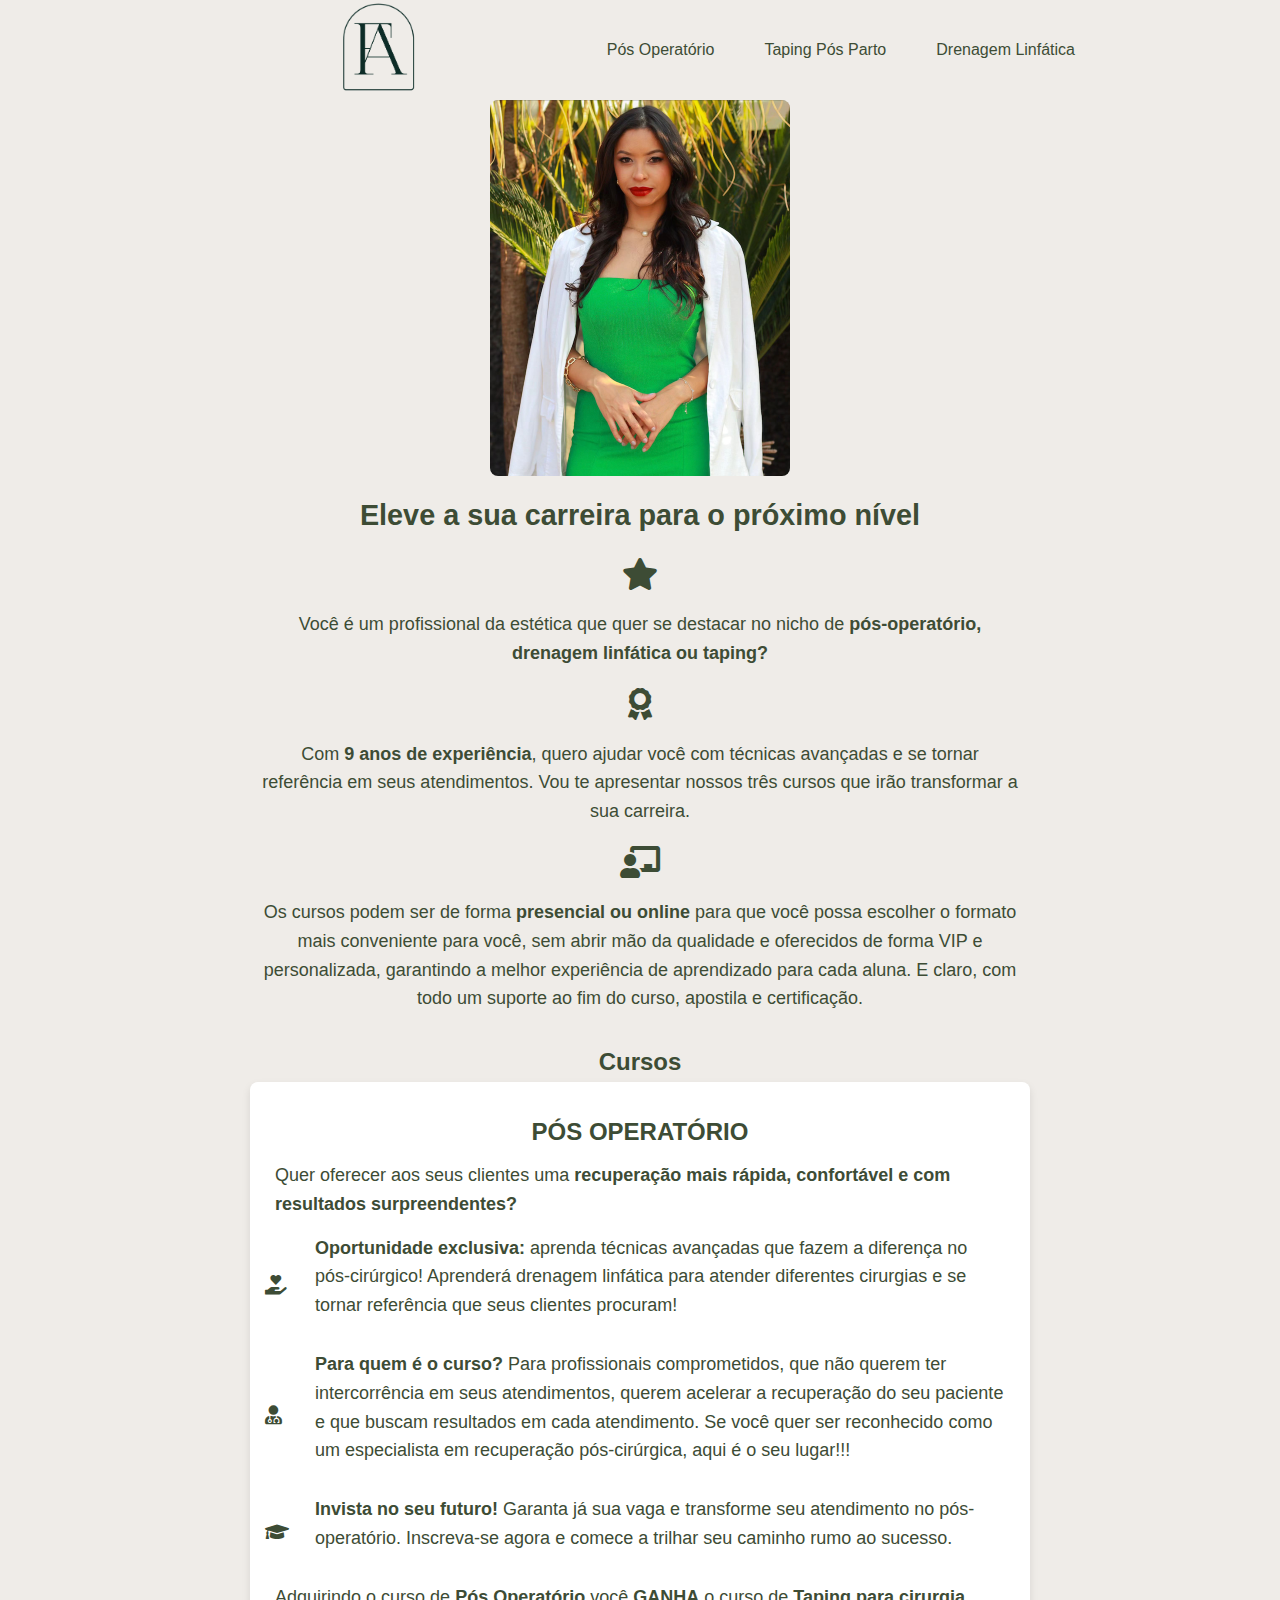
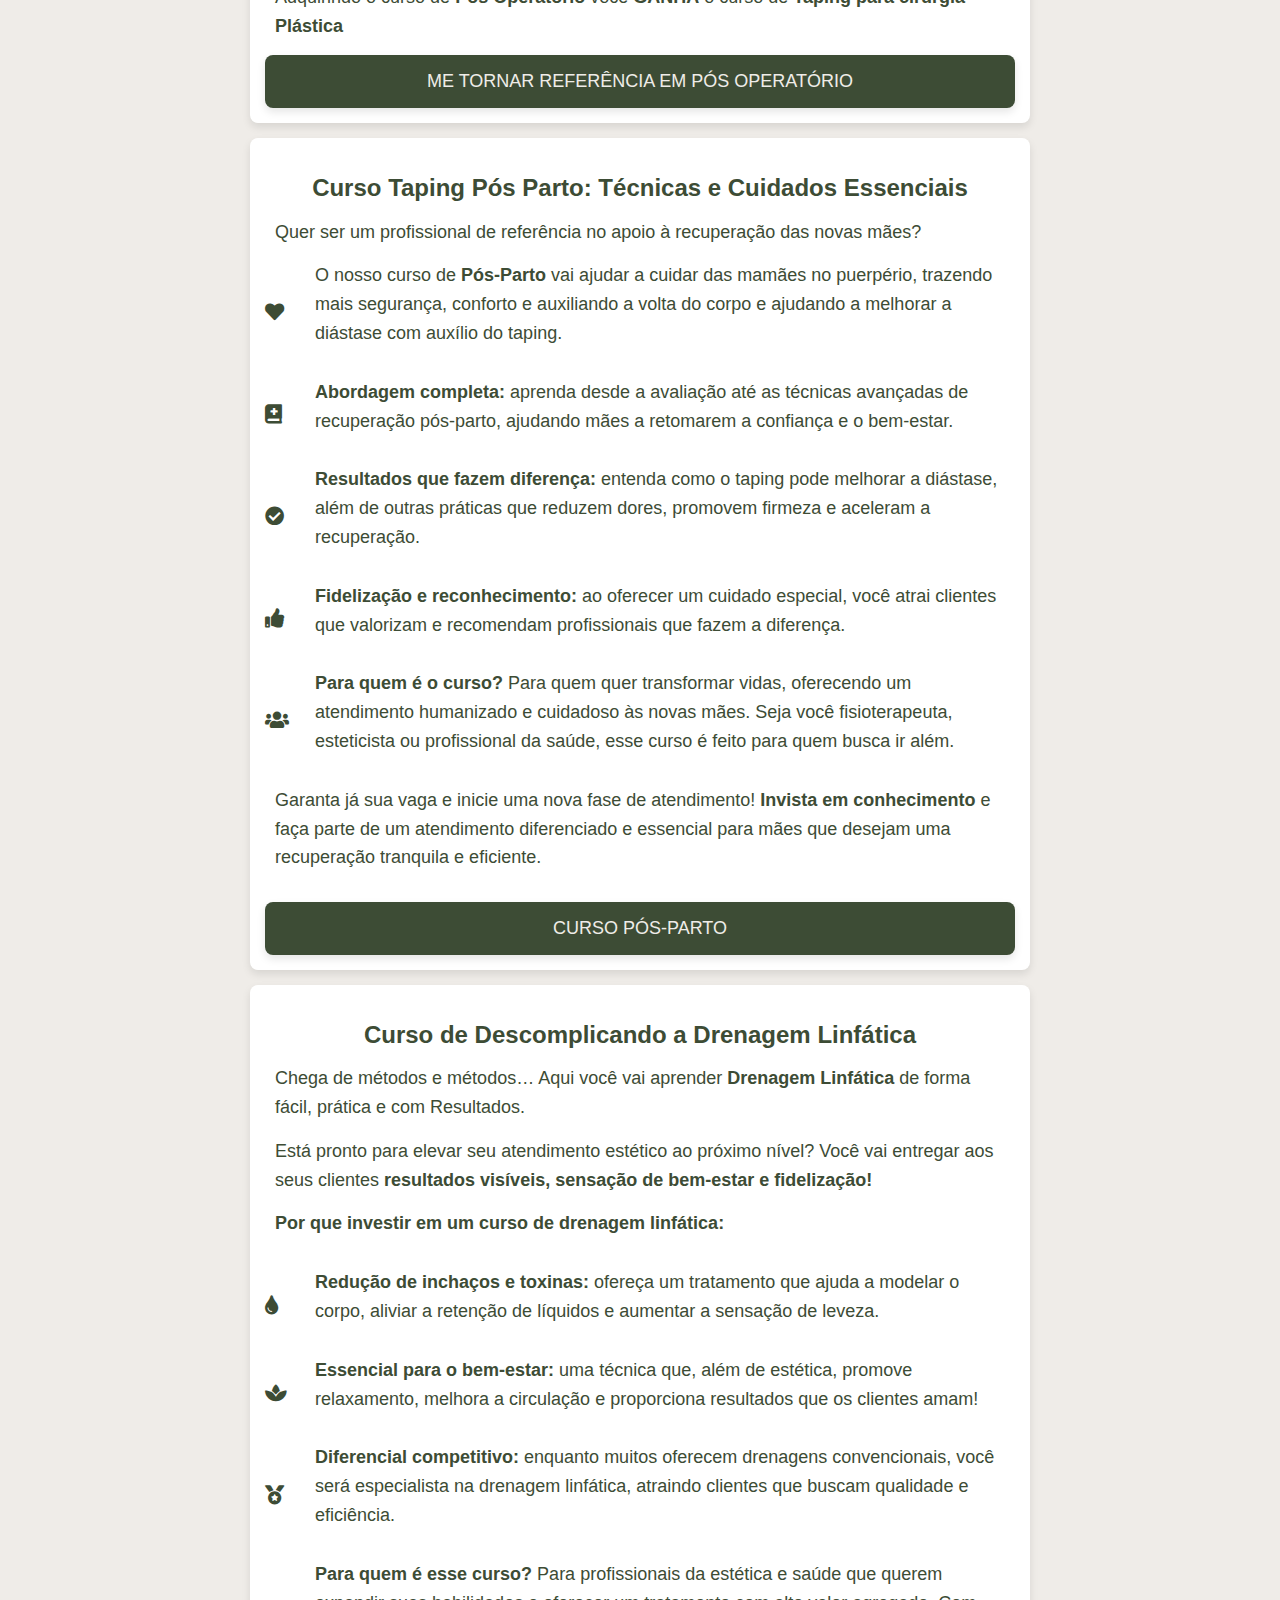
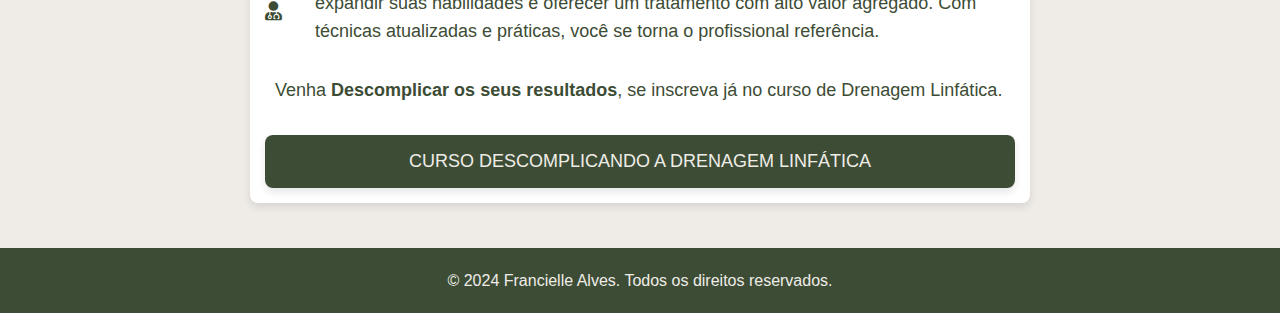
==== commit 4684fa67: "Add files via upload" ====
--- a/curso.html
+++ b/curso.html
@@ -183,26 +183,6 @@
             </div>
         </div>
     </footer>
-    <script>
-        document.addEventListener("DOMContentLoaded", function() {
-            const navLinks = document.querySelector('.nav-links');
-            const menuToggle = document.querySelector('.menu-toggle');
-            const navItems = document.querySelectorAll('.nav-links a');
-
-            if (menuToggle && navLinks) {
-                menuToggle.addEventListener('click', () => {
-                    navLinks.classList.toggle('active');
-                });
-            }
-
-            if (navItems.length > 0) {
-                navItems.forEach(item => {
-                    item.addEventListener('click', () => {
-                        navLinks.classList.remove('active');
-                    });
-                });
-            }
-        });
-    </script>
+    <script src="js/script.js"></script>
 </body>
 </html>
--- a/css/style.css
+++ b/css/style.css
@@ -72,6 +72,11 @@
     width: 100%;
     top: 0;
     z-index: 1000; /* Garante que o header fique por cima das outras views */
+    transition: transform 0.3s ease-in-out;
+}
+
+header.nav-hidden {
+    transform: translateY(-100%);
 }
 
 .header-content {
@@ -482,13 +487,14 @@
 }
 
 .course-section {
-  padding: 20px;
+  padding: 10px;
   max-width: 800px;
+  margin: 0 auto;
 }
 
 .course-header {
   text-align: center;
-  margin-bottom: 20px;
+  margin-bottom: 15px;
 }
 
 .course-header .profile-image {
@@ -496,7 +502,7 @@
   width: 100%;
   height: auto;
   border-radius: var(--border-radius);
-  margin: 0 auto 20px;
+  margin: 0 auto 15px;
   display: block;
 }
 
@@ -523,20 +529,20 @@
 .course-item {
   background-color: var(--color-background);
   border-radius: var(--border-radius);
-  padding: 20px;
-  margin-bottom: 20px;
+  padding: 15px;
+  margin-bottom: 15px;
   box-shadow: var(--box-shadow);
   scroll-margin-top: 100px; /* Ajuste conforme a altura do header */
 }
 
 .course-item .section-title {
   font-size: 1.5em;
+  margin-bottom: 10px;
+  text-align: center;
+}
+
+.course-item .description {
   margin-bottom: 15px;
-  text-align: center;
-}
-
-.course-item .description {
-  margin-bottom: 20px;
   text-align: left;
   line-height: 1.6;
 }
@@ -544,8 +550,8 @@
 .course-item .button-agende, .course-item .button-curso, .course-item .button-curso-vip {
   display: block;
   width: 100%;
-  margin: 20px auto 0;
-  padding: 15px;
+  margin: 15px auto 0;
+  padding: 12px;
   font-weight: normal;
 }
 
@@ -557,8 +563,11 @@
   max-width: none;
 }
 
-
-
+.button-container {
+  width: 100%;
+  display: flex;
+  justify-content: center;
+}
 
 .contact-section {
   padding: 40px 20px;
@@ -576,13 +585,11 @@
   margin: 0 auto;
 }
 
-
 @media (min-width: 768px) {
   .contact-content {
     flex-direction: row;
   }
 }
-
 
 .contact-content {
   display: flex;
@@ -610,7 +617,6 @@
     margin: 0;
   }
 }
-
 
 .contact-details {
   margin-bottom: 20px;
@@ -697,12 +703,6 @@
   }
 }
 
-.button-container {
-  width: 100%;
-  display: flex;
-  justify-content: center;
-}
-
 @media (min-width: 1024px) {
   .treatment {
       flex: 1 1 calc(33.333% - 40px);
@@ -711,21 +711,14 @@
 }
 
 .icon-large {
-  width: 70px;
-  height: 76px;
-  display: inline-block;
-  /* margin-left: 20px; */
-}
-
-/* @media (min-width: 768px) {
-  .icon-large {
-    margin-left: 90px;
-  }
-} */
+  width: min(15vw, 90px); /* 15% of viewport width, max 120px */
+  height: auto;
+  display: block;
+}
 
 .logo-container {
   display: flex;
+  align-items: center;
   justify-content: center;
-  align-items: center;
-  width: 100%;
-}
+  width: 100%;
+}
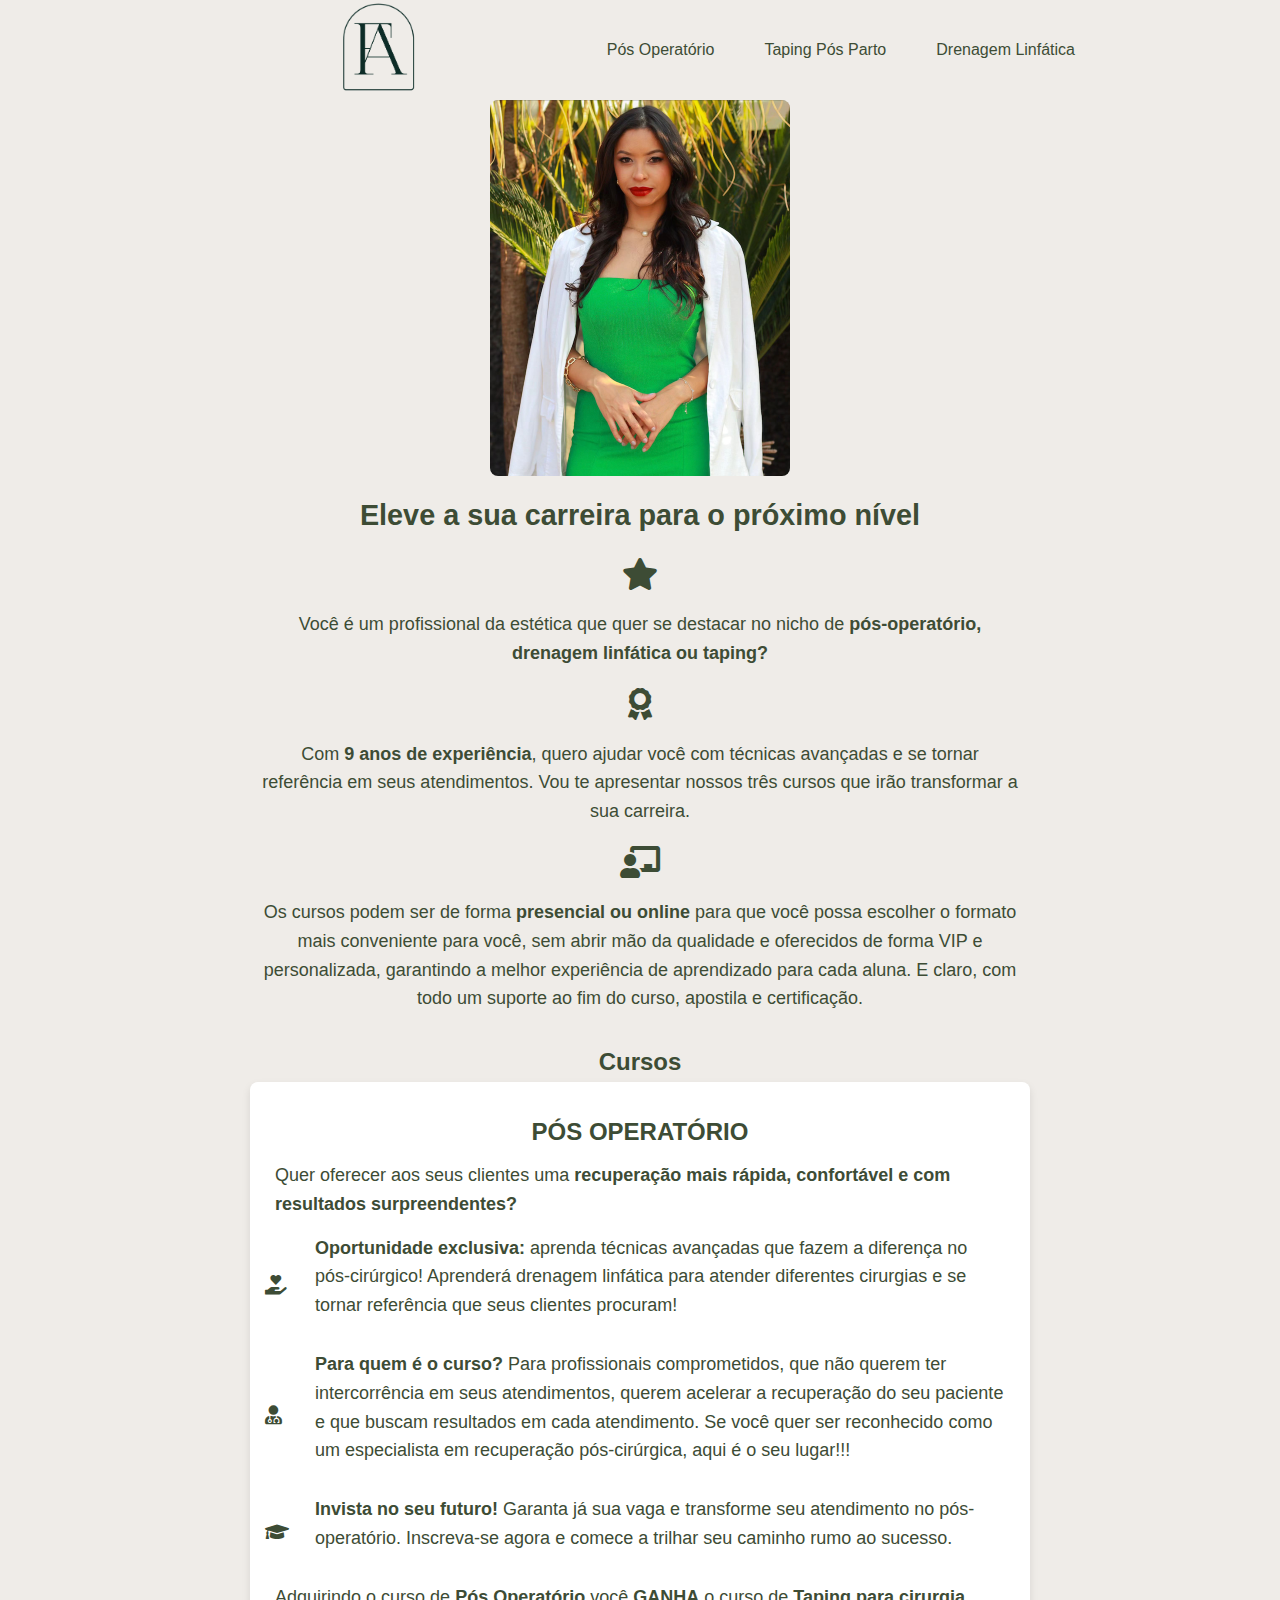
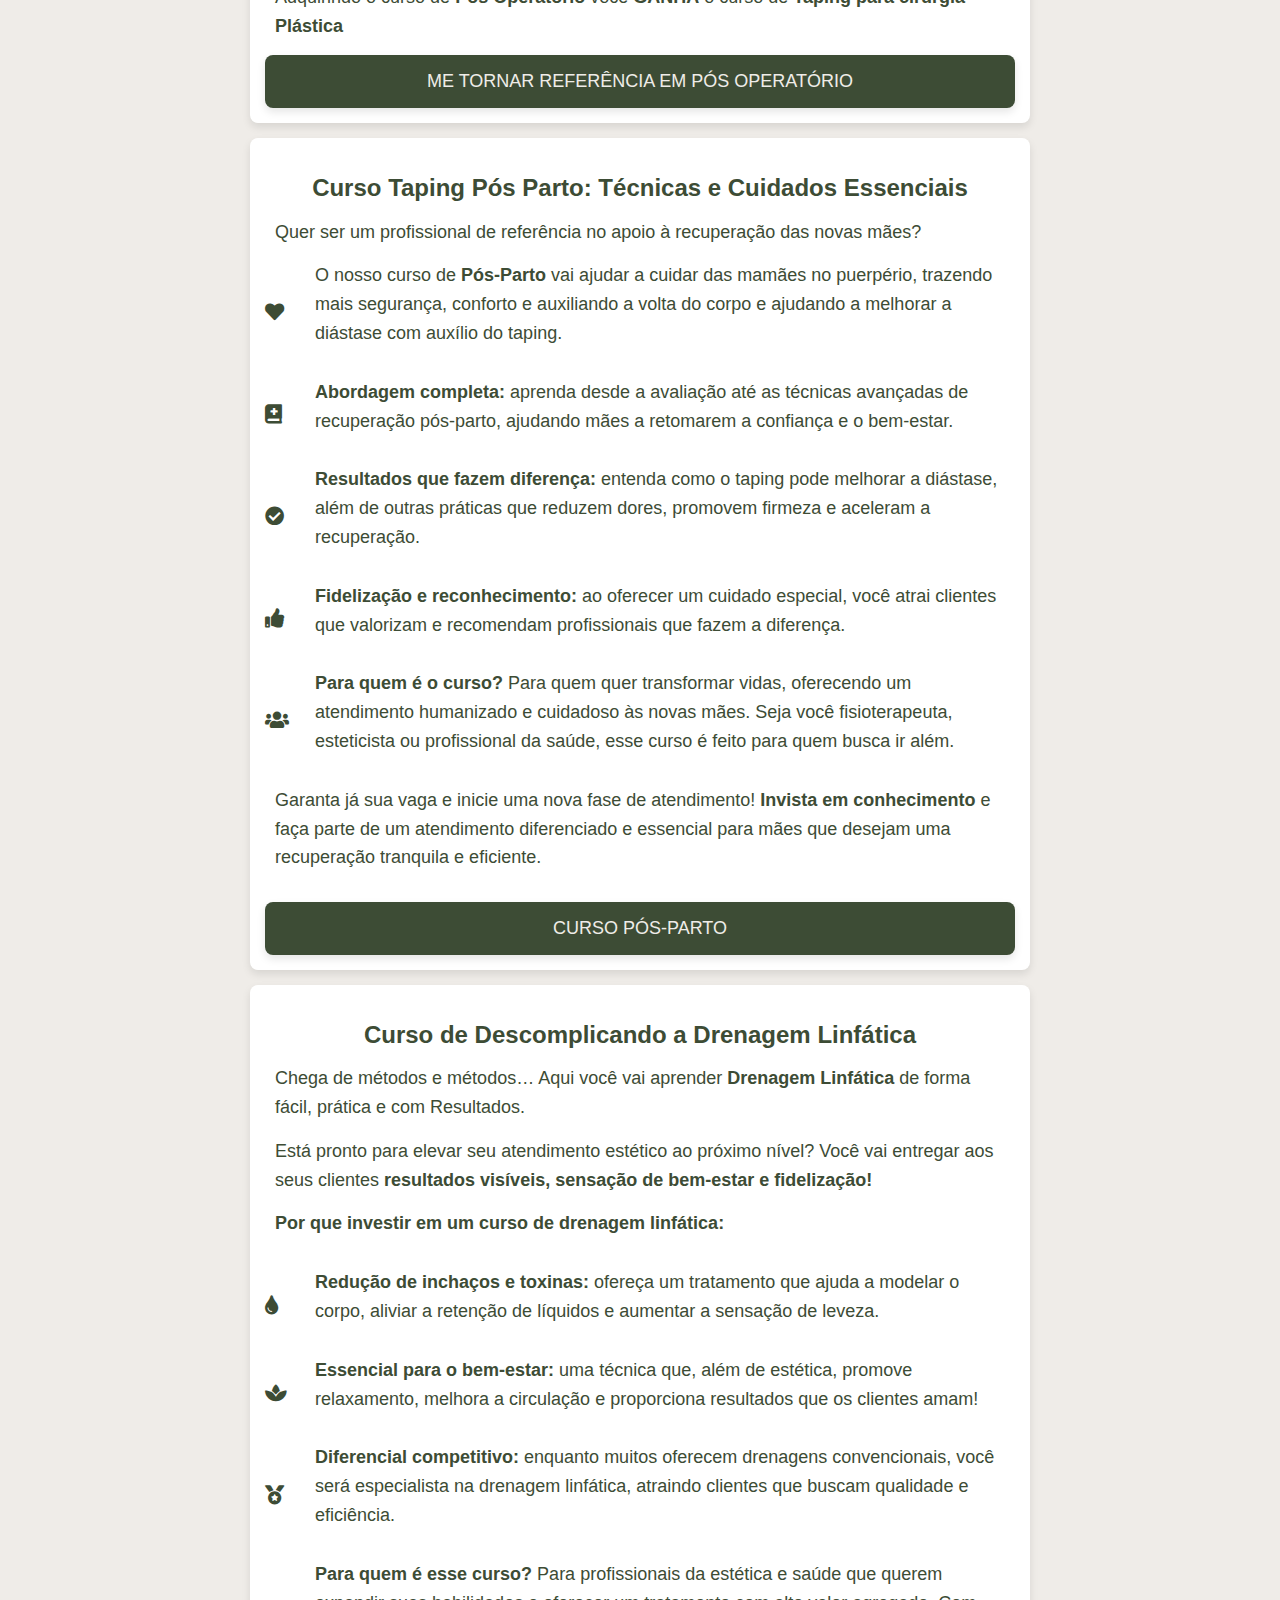
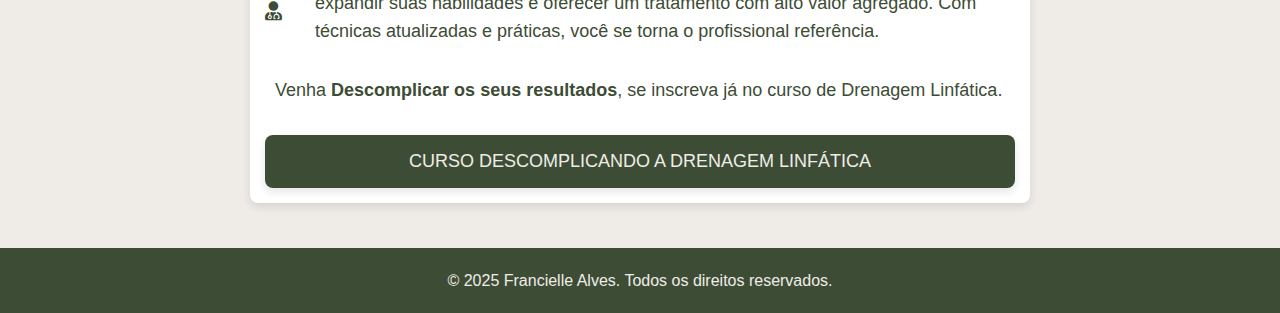
==== commit 4a9ff67d: "Add files via upload" ====
--- a/curso.html
+++ b/curso.html
@@ -179,7 +179,7 @@
     <footer class="footer" role="contentinfo">
         <div class="container">
             <div class="footer-content">
-                <p>&copy; 2024 Francielle Alves. Todos os direitos reservados.</p>
+                <p>&copy; 2025 Francielle Alves. Todos os direitos reservados.</p>
             </div>
         </div>
     </footer>
